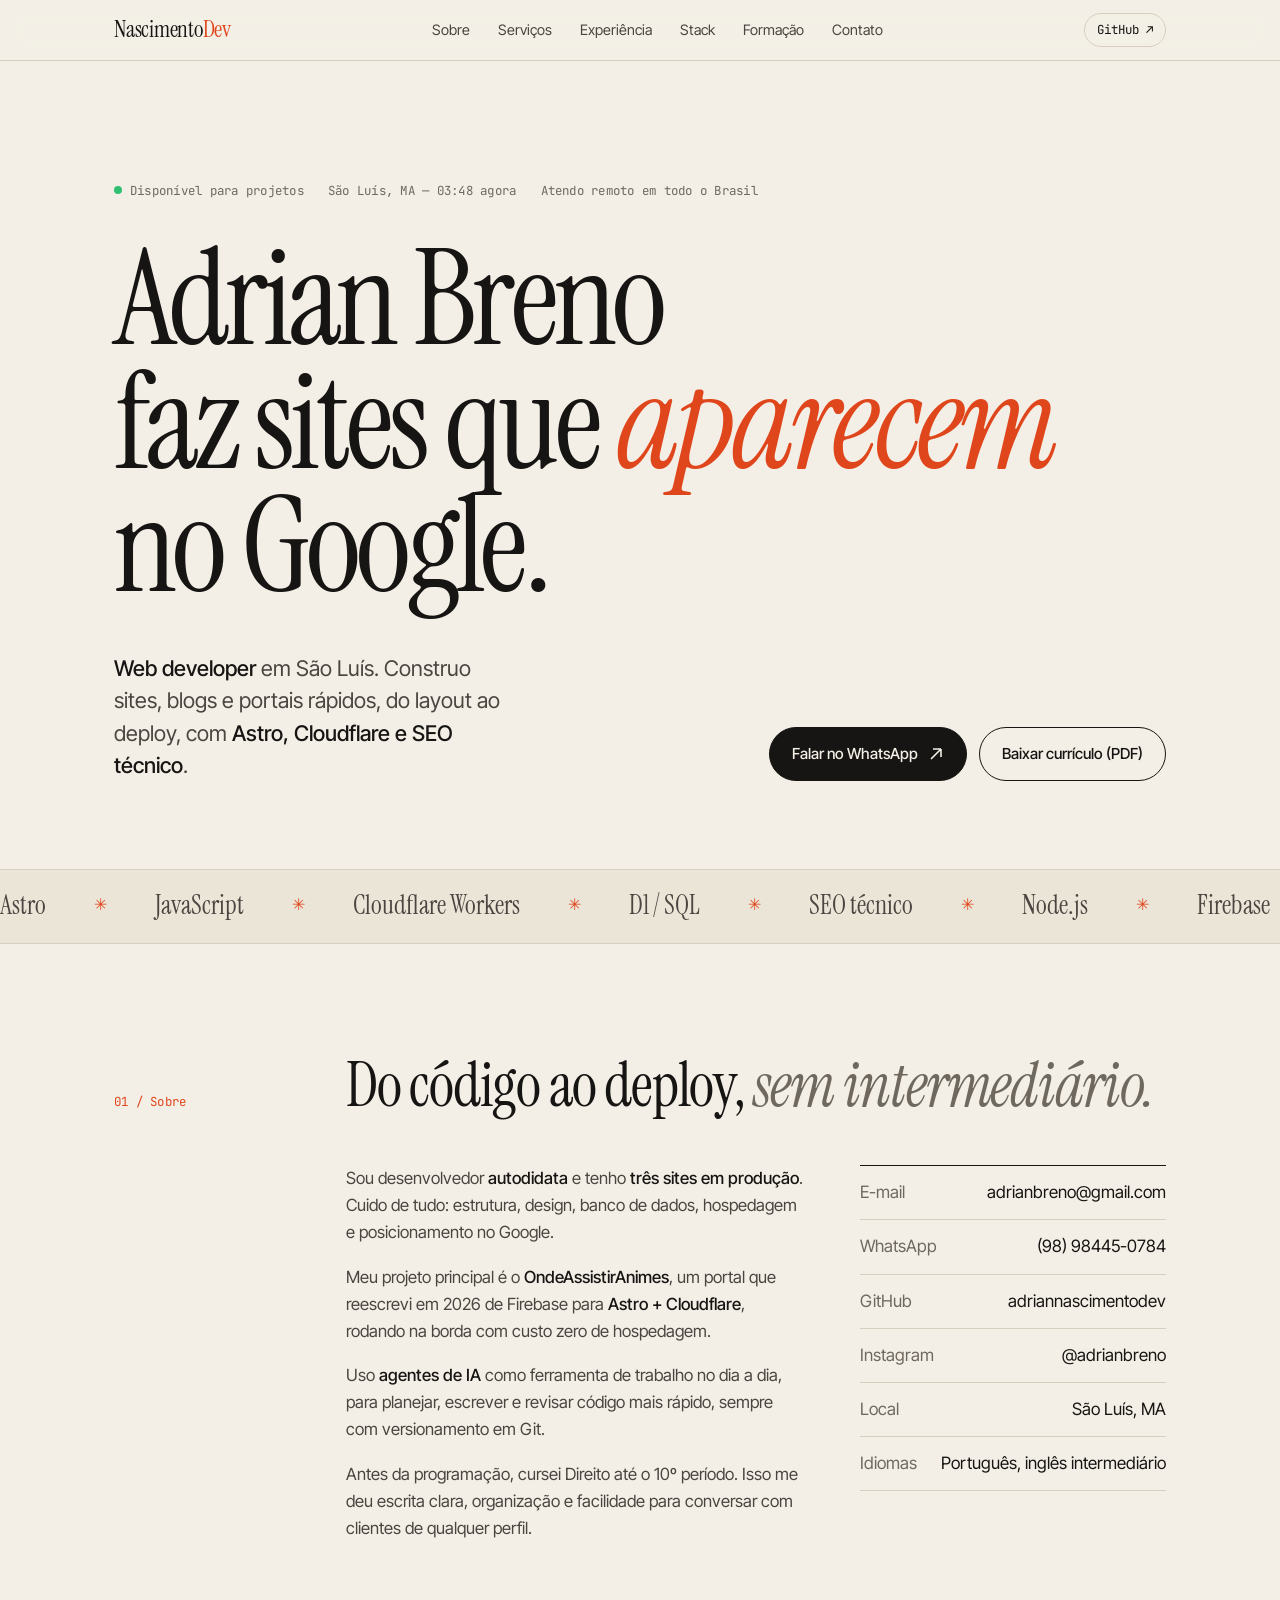
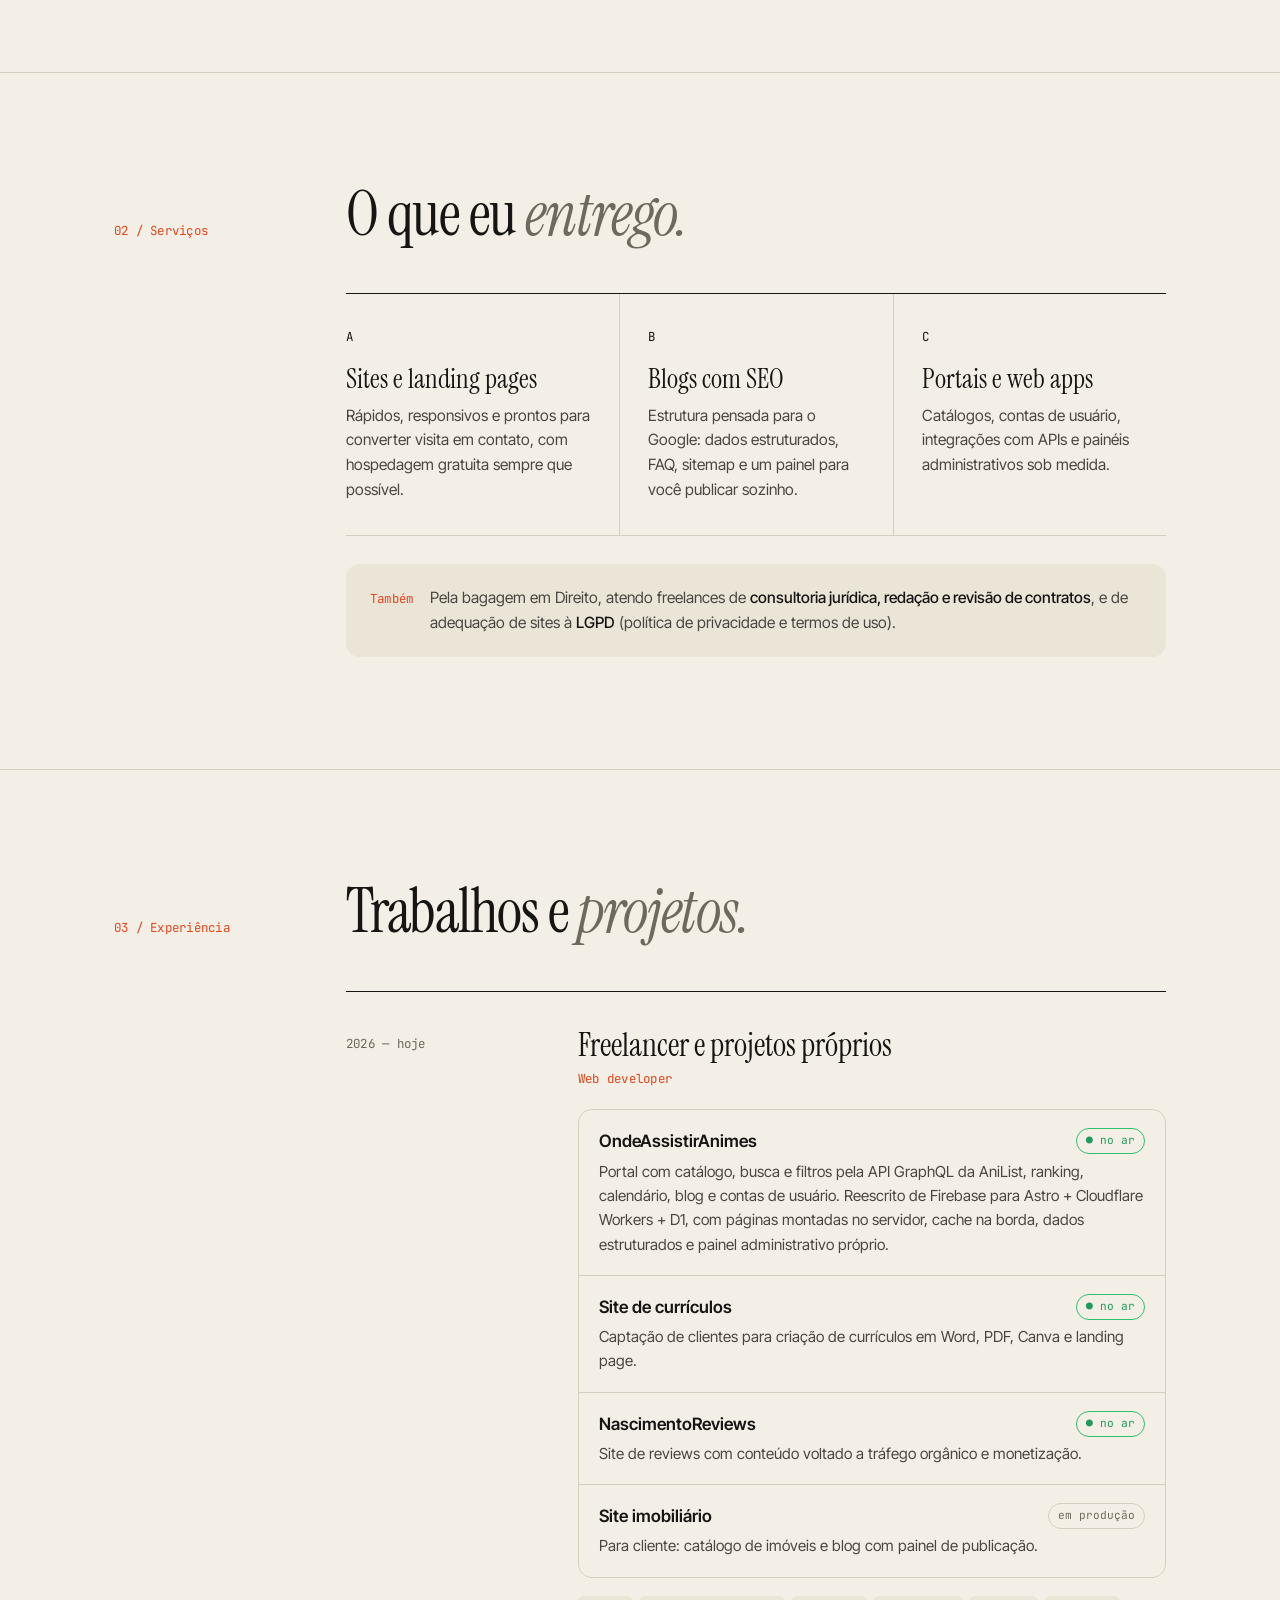
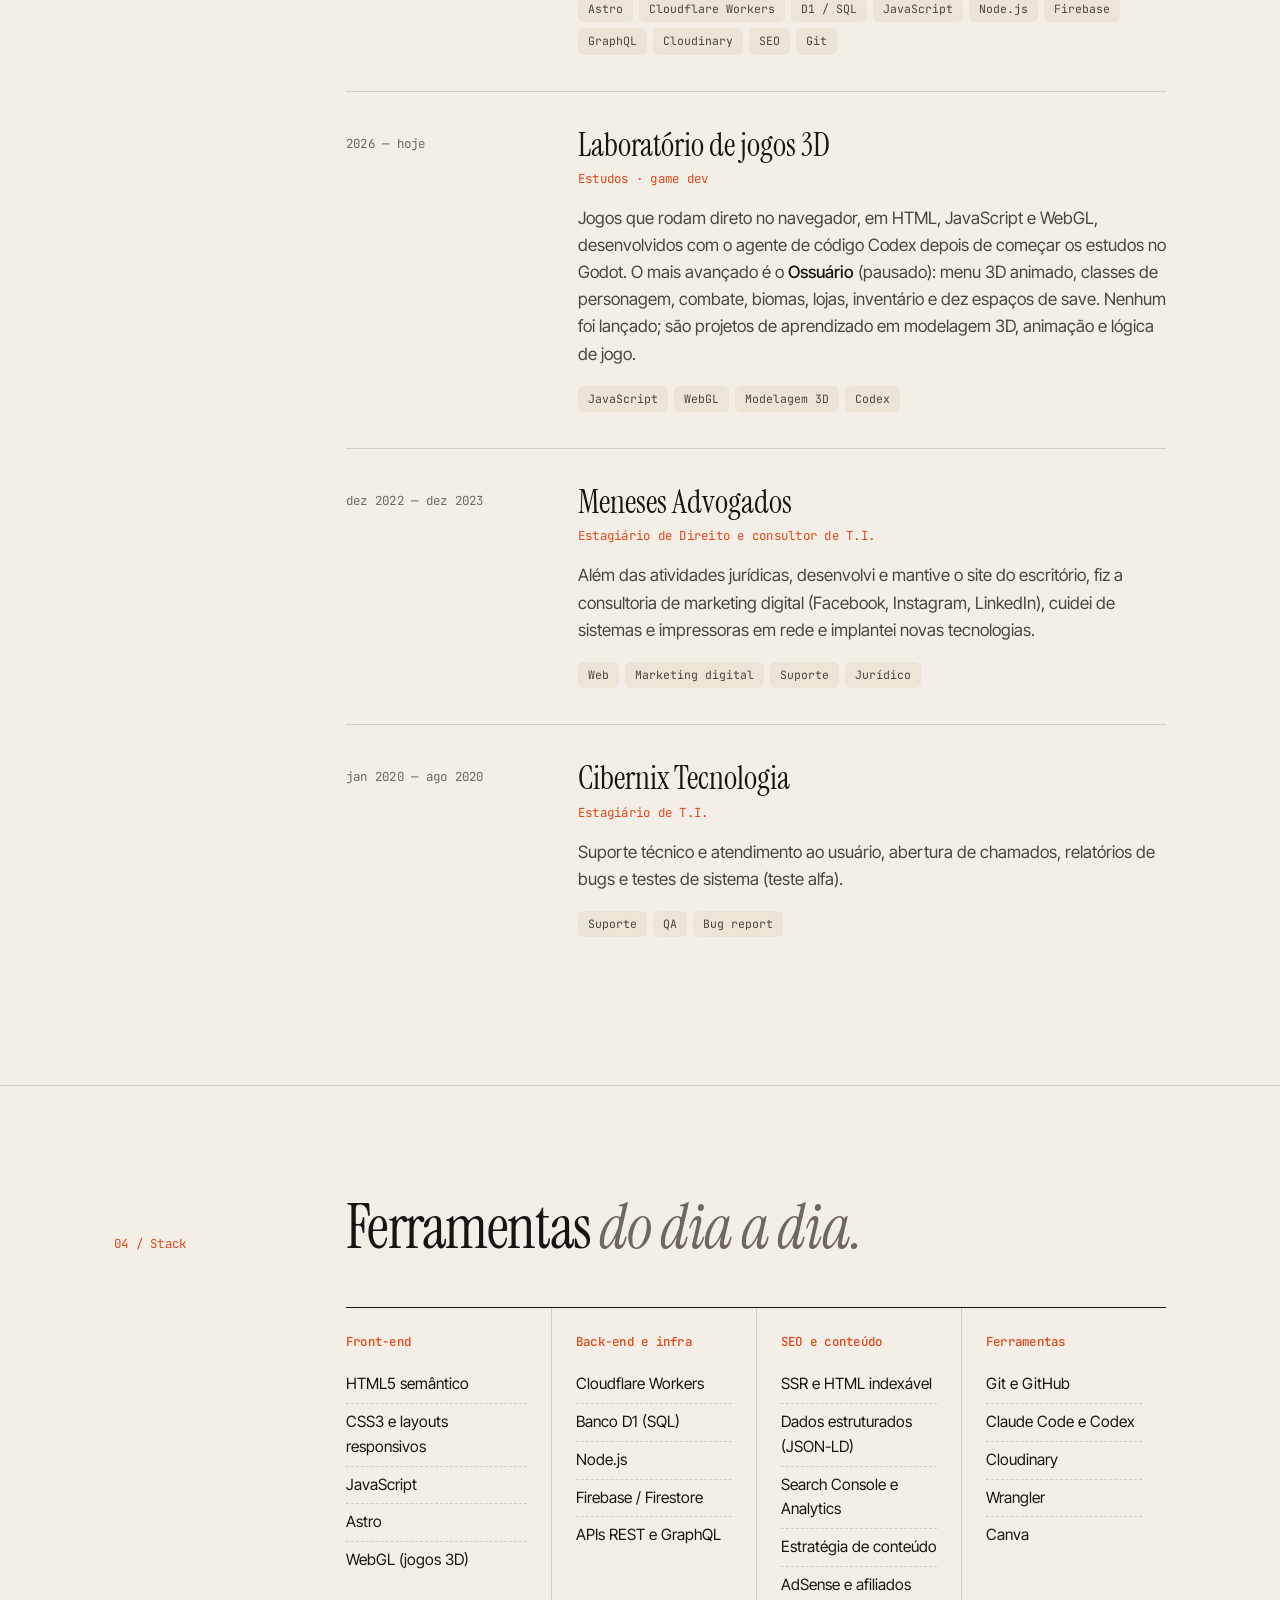
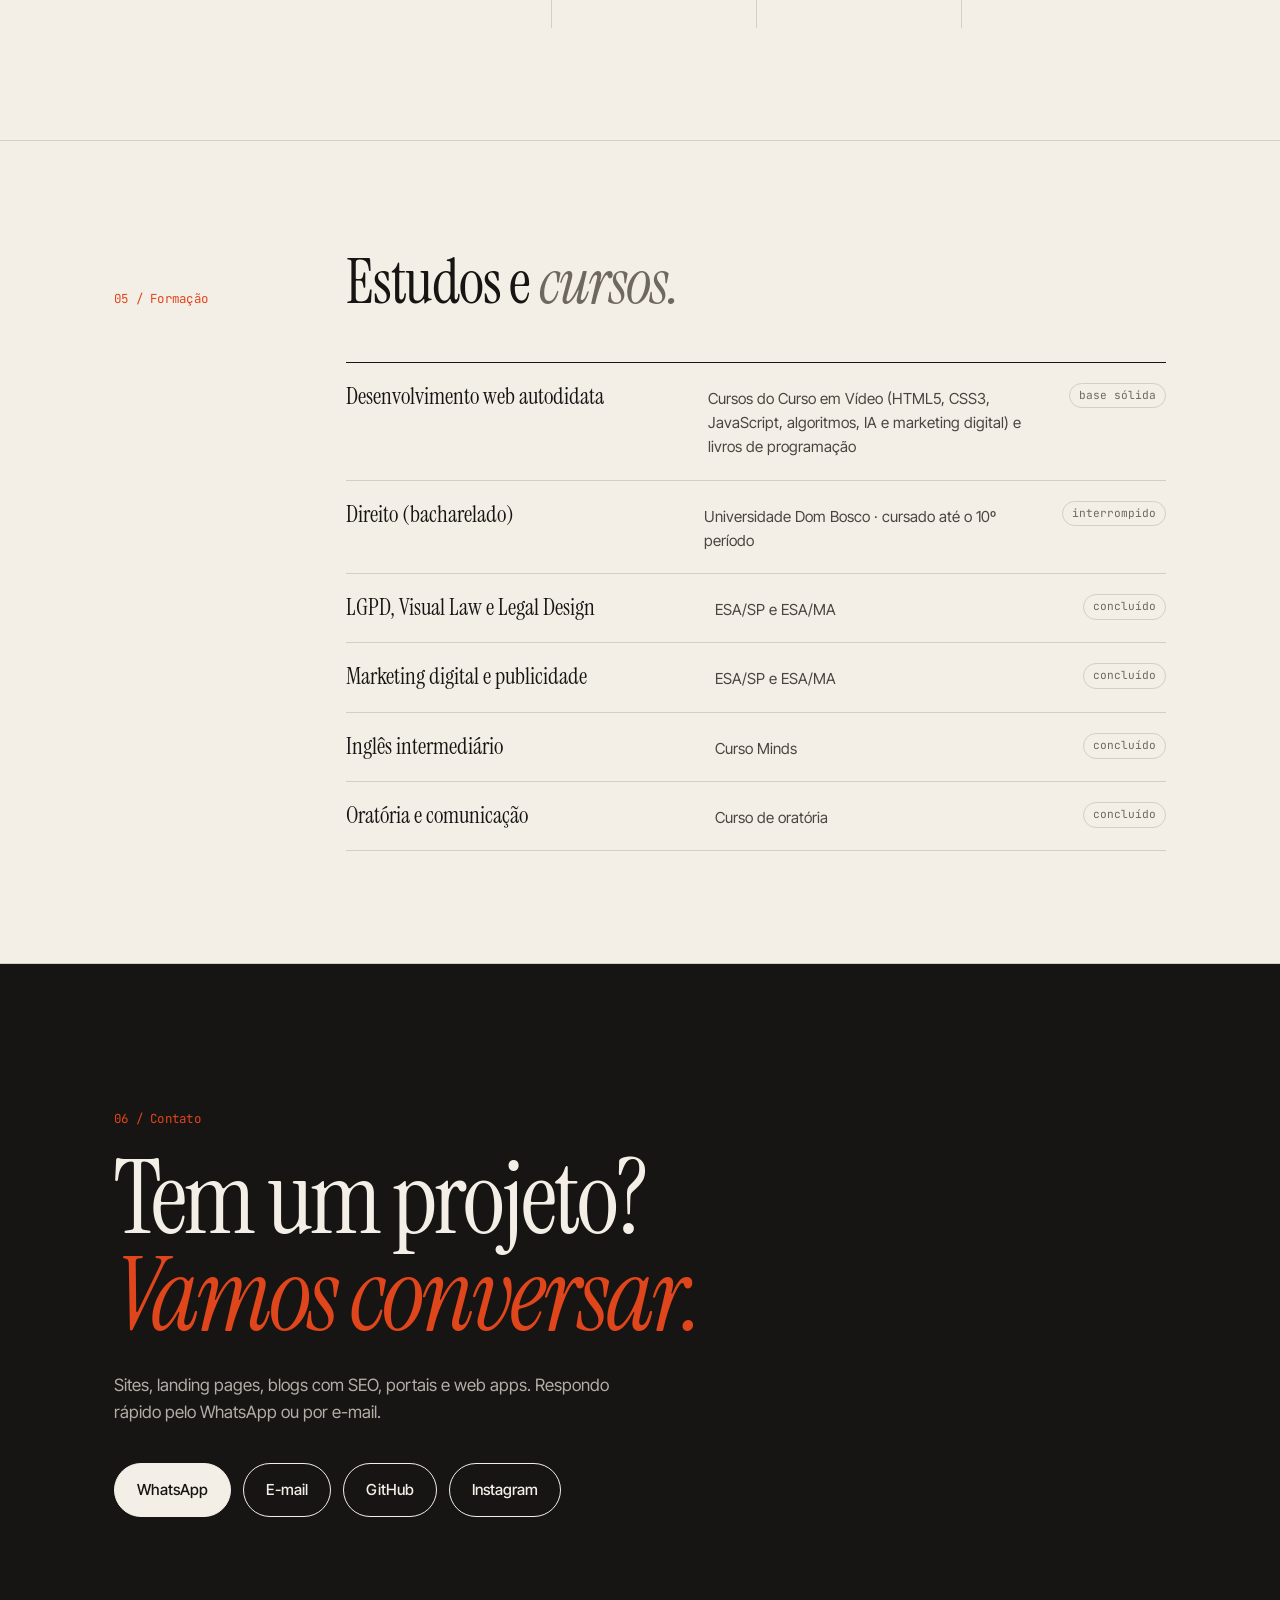
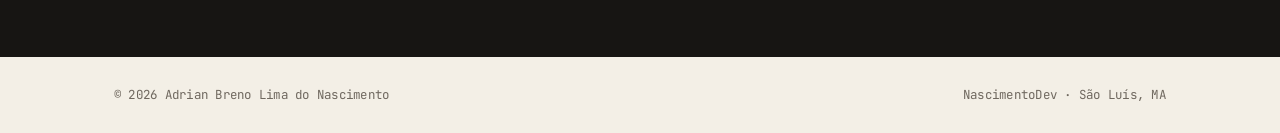
==== index.html @ 2efec7ae "Novo visual, prévia de compartilhamento, SEO e correção das seções invisíveis" ====
<!DOCTYPE html>
<html lang="pt-BR">
<head>
<meta charset="UTF-8">
<meta name="viewport" content="width=device-width, initial-scale=1.0">
<title>NascimentoDev — Adrian Breno, Web Developer em São Luís</title>
<meta name="description" content="Adrian Breno Lima do Nascimento, web developer em São Luís (MA). Sites, blogs e portais rápidos com Astro, Cloudflare, JavaScript e SEO técnico.">
<link rel="canonical" href="https://adriannascimentodev.github.io/">
<meta name="theme-color" content="#f3efe6" media="(prefers-color-scheme: light)">
<meta name="theme-color" content="#121110" media="(prefers-color-scheme: dark)">
<link rel="icon" href="favicon.svg" type="image/svg+xml">
<link rel="apple-touch-icon" href="apple-touch-icon.png">

<meta property="og:type" content="profile">
<meta property="og:locale" content="pt_BR">
<meta property="og:site_name" content="NascimentoDev">
<meta property="og:title" content="Adrian Breno — Web Developer em São Luís">
<meta property="og:description" content="Sites, blogs e portais rápidos e prontos para o Google. Astro, Cloudflare, JavaScript e SEO técnico.">
<meta property="og:url" content="https://adriannascimentodev.github.io/">
<meta property="og:image" content="https://adriannascimentodev.github.io/og.png">
<meta property="og:image:width" content="1200">
<meta property="og:image:height" content="630">
<meta property="og:image:alt" content="NascimentoDev — Adrian Breno, Web Developer">
<meta name="twitter:card" content="summary_large_image">
<meta name="twitter:image" content="https://adriannascimentodev.github.io/og.png">

<script type="application/ld+json">
{
  "@context": "https://schema.org",
  "@type": "Person",
  "name": "Adrian Breno Lima do Nascimento",
  "alternateName": "NascimentoDev",
  "jobTitle": "Web Developer",
  "url": "https://adriannascimentodev.github.io/",
  "email": "mailto:adrianbreno@gmail.com",
  "address": { "@type": "PostalAddress", "addressLocality": "São Luís", "addressRegion": "MA", "addressCountry": "BR" },
  "sameAs": ["https://github.com/adriannascimentodev", "https://instagram.com/adrianbreno"],
  "knowsAbout": ["Astro", "JavaScript", "Cloudflare Workers", "SEO técnico", "Node.js", "Firebase", "WebGL"]
}
</script>

<script>document.documentElement.classList.add('js');</script>

<link rel="preconnect" href="https://fonts.googleapis.com">
<link rel="preconnect" href="https://fonts.gstatic.com" crossorigin>
<link href="https://fonts.googleapis.com/css2?family=Instrument+Serif:ital@0;1&family=Inter+Tight:wght@400;500;600&family=JetBrains+Mono:wght@400;500&display=swap" rel="stylesheet">
<style>
  :root {
    --paper: #f3efe6;
    --paper-2: #ebe5d8;
    --ink: #171513;
    --ink-2: #4a4540;
    --muted: #6f685f;
    --line: #d6cebf;
    --accent: #e0461b;
    --accent-ink: #fff;
    --serif: 'Instrument Serif', Georgia, serif;
    --sans: 'Inter Tight', system-ui, sans-serif;
    --mono: 'JetBrains Mono', ui-monospace, monospace;
    --gutter: clamp(16px, 5vw, 64px);
    --max: 1180px;
  }
  @media (prefers-color-scheme: dark) {
    :root {
      --paper: #121110;
      --paper-2: #1b1a18;
      --ink: #efe9dd;
      --ink-2: #c9c1b3;
      --muted: #9a9286;
      --line: #2e2b27;
      --accent: #ff6a3d;
      --accent-ink: #121110;
    }
  }

  * { margin: 0; padding: 0; box-sizing: border-box; }
  html { scroll-behavior: smooth; }
  body {
    background: var(--paper);
    color: var(--ink);
    font-family: var(--sans);
    font-size: 17px;
    line-height: 1.6;
    -webkit-font-smoothing: antialiased;
    overflow-x: hidden;
  }
  a { color: inherit; }
  ::selection { background: var(--accent); color: var(--accent-ink); }
  :focus-visible { outline: 2px solid var(--accent); outline-offset: 3px; }

  .wrap { max-width: var(--max); margin: 0 auto; padding: 0 var(--gutter); }
  .mono { font-family: var(--mono); font-size: 0.78rem; letter-spacing: 0.02em; }

  header.top {
    position: sticky; top: 0; z-index: 50;
    background: color-mix(in srgb, var(--paper) 88%, transparent);
    backdrop-filter: blur(12px);
    border-bottom: 1px solid var(--line);
  }
  header.top .wrap { display: flex; align-items: center; justify-content: space-between; height: 60px; gap: 16px; }
  .logo { font-family: var(--serif); font-size: 1.45rem; text-decoration: none; letter-spacing: -0.01em; }
  .logo b { font-weight: 400; color: var(--accent); }
  .top nav { display: flex; gap: 28px; }
  .top nav a { text-decoration: none; color: var(--ink-2); font-size: 0.9rem; }
  .top nav a:hover { color: var(--accent); }
  .top .gh { font-family: var(--mono); font-size: 0.78rem; text-decoration: none; border: 1px solid var(--line); padding: 6px 12px; border-radius: 99px; white-space: nowrap; }
  .top .gh:hover { border-color: var(--ink); }
  @media (max-width: 820px) { .top nav { display: none; } }

  .hero { padding: clamp(56px, 10vw, 120px) 0 clamp(48px, 7vw, 88px); border-bottom: 1px solid var(--line); }
  .status { display: flex; flex-wrap: wrap; gap: 10px 24px; color: var(--muted); margin-bottom: 36px; }
  .status .dot { display: inline-block; width: 8px; height: 8px; border-radius: 50%; background: #2fbf71; margin-right: 8px; vertical-align: 1px; animation: ping 2.4s infinite; }
  @keyframes ping { 0% { box-shadow: 0 0 0 0 rgba(47,191,113,.45); } 70%,100% { box-shadow: 0 0 0 9px rgba(47,191,113,0); } }
  .hero h1 {
    font-family: var(--serif); font-weight: 400;
    font-size: clamp(3.2rem, 10.5vw, 9.2rem);
    line-height: 0.92; letter-spacing: -0.035em;
  }
  .hero h1 em { font-style: italic; color: var(--accent); }
  .hero-grid { display: grid; grid-template-columns: 1.3fr 1fr; gap: 48px; margin-top: 44px; align-items: end; }
  .lede { font-size: clamp(1.1rem, 1.9vw, 1.35rem); line-height: 1.5; color: var(--ink-2); max-width: 34ch; }
  .lede strong { color: var(--ink); font-weight: 500; }
  .cta { display: flex; flex-wrap: wrap; gap: 12px; justify-content: flex-end; }
  .btn {
    display: inline-flex; align-items: center; gap: 10px;
    padding: 14px 22px; border-radius: 99px; text-decoration: none;
    font-weight: 500; font-size: 0.95rem; border: 1px solid var(--ink);
    transition: transform .2s, background .2s, color .2s;
  }
  .btn:hover { transform: translateY(-2px); }
  .btn.solid { background: var(--ink); color: var(--paper); }
  .btn.solid:hover { background: var(--accent); border-color: var(--accent); color: var(--accent-ink); }
  .btn.line:hover { background: var(--ink); color: var(--paper); }
  .btn svg { width: 16px; height: 16px; }
  @media (max-width: 820px) { .hero-grid { grid-template-columns: 1fr; gap: 28px; } .cta { justify-content: flex-start; } }

  .ticker { border-bottom: 1px solid var(--line); overflow: hidden; padding: 16px 0; background: var(--paper-2); }
  .ticker-track { display: flex; gap: 48px; width: max-content; animation: slide 38s linear infinite; }
  .ticker span { font-family: var(--serif); font-size: 1.6rem; white-space: nowrap; color: var(--ink-2); }
  .ticker span::after { content: '✳'; color: var(--accent); margin-left: 48px; font-size: 1rem; vertical-align: 4px; }
  @keyframes slide { to { transform: translateX(-50%); } }

  section.block { padding: clamp(64px, 9vw, 112px) 0; border-bottom: 1px solid var(--line); }
  .head { display: grid; grid-template-columns: 200px 1fr; gap: 32px; margin-bottom: 48px; align-items: baseline; }
  .head .num { color: var(--accent); }
  .head h2 { font-family: var(--serif); font-weight: 400; font-size: clamp(2.2rem, 5vw, 3.8rem); line-height: 1; letter-spacing: -0.02em; }
  .head h2 em { color: var(--muted); }
  .body { margin-left: 232px; }
  @media (max-width: 820px) { .head { grid-template-columns: 1fr; gap: 10px; } .body { margin-left: 0; } }

  .about { display: grid; grid-template-columns: 1.5fr 1fr; gap: 56px; }
  .about p { color: var(--ink-2); margin-bottom: 18px; font-size: 1.05rem; }
  .about p strong { color: var(--ink); font-weight: 500; }
  .facts { border-top: 1px solid var(--ink); }
  .facts div { display: flex; justify-content: space-between; gap: 16px; padding: 13px 0; border-bottom: 1px solid var(--line); }
  .facts dt { color: var(--muted); }
  .facts dd { text-align: right; }
  .facts a { text-decoration: none; }
  .facts a:hover { color: var(--accent); }
  @media (max-width: 820px) { .about { grid-template-columns: 1fr; gap: 32px; } }

  .services { display: grid; grid-template-columns: repeat(3, 1fr); border-top: 1px solid var(--ink); }
  .svc { padding: 28px 28px 32px 0; border-bottom: 1px solid var(--line); }
  .svc + .svc { padding-left: 28px; border-left: 1px solid var(--line); }
  .svc h3 { font-family: var(--serif); font-weight: 400; font-size: 1.7rem; line-height: 1.1; margin: 14px 0 10px; }
  .svc p { color: var(--ink-2); font-size: 0.97rem; }
  .side-note { margin-top: 28px; display: flex; gap: 16px; align-items: flex-start; padding: 22px 24px; background: var(--paper-2); border-radius: 14px; }
  .side-note .mono { color: var(--accent); white-space: nowrap; padding-top: 3px; }
  .side-note p { color: var(--ink-2); font-size: 0.97rem; }
  .side-note strong { color: var(--ink); font-weight: 500; }
  @media (max-width: 820px) {
    .services { grid-template-columns: 1fr; }
    .svc, .svc + .svc { padding: 24px 0; border-left: none; }
    .side-note { flex-direction: column; gap: 6px; }
  }

  .job { display: grid; grid-template-columns: 200px 1fr; gap: 32px; padding: 36px 0; border-top: 1px solid var(--line); }
  .job:first-child { border-top: 1px solid var(--ink); }
  .job .when { color: var(--muted); padding-top: 6px; }
  .job h3 { font-family: var(--serif); font-weight: 400; font-size: 2rem; line-height: 1.1; }
  .job .role { color: var(--accent); margin: 6px 0 16px; }
  .job p { color: var(--ink-2); max-width: 68ch; }
  .job p strong { color: var(--ink); font-weight: 500; }
  .projects { margin-top: 20px; display: grid; gap: 1px; background: var(--line); border: 1px solid var(--line); border-radius: 14px; overflow: hidden; }
  .proj { background: var(--paper); padding: 18px 20px; display: grid; grid-template-columns: 1fr auto; gap: 4px 16px; }
  .proj b { font-weight: 600; }
  .proj .tagline { grid-column: 1 / -1; color: var(--ink-2); font-size: 0.95rem; }
  .pill { font-family: var(--mono); font-size: 0.7rem; padding: 3px 9px; border-radius: 99px; border: 1px solid var(--line); color: var(--muted); align-self: start; white-space: nowrap; }
  .pill.live { border-color: #2fbf71; color: #1f9a59; }
  @media (prefers-color-scheme: dark) { .pill.live { color: #4fd88f; } }
  .tags { display: flex; flex-wrap: wrap; gap: 6px; margin-top: 18px; }
  .tags span { font-family: var(--mono); font-size: 0.72rem; padding: 4px 10px; background: var(--paper-2); border-radius: 6px; color: var(--ink-2); }
  @media (max-width: 820px) { .job { grid-template-columns: 1fr; gap: 8px; } }

  .stack { display: grid; grid-template-columns: repeat(4, 1fr); border-top: 1px solid var(--ink); }
  .stack > div { padding: 24px 24px 24px 0; }
  .stack > div + div { padding-left: 24px; border-left: 1px solid var(--line); }
  .stack h3 { margin-bottom: 14px; color: var(--accent); font-weight: 500; }
  .stack ul { list-style: none; }
  .stack li { padding: 6px 0; border-bottom: 1px dashed var(--line); font-size: 0.97rem; }
  .stack li:last-child { border-bottom: none; }
  @media (max-width: 960px) {
    .stack { grid-template-columns: 1fr 1fr; }
    .stack > div:nth-child(3) { padding-left: 0; border-left: none; }
  }
  @media (max-width: 520px) {
    .stack { grid-template-columns: 1fr; }
    .stack > div, .stack > div + div { padding: 20px 0; border-left: none; border-bottom: 1px solid var(--line); }
  }

  .edu { border-top: 1px solid var(--ink); }
  .edu-row { display: grid; grid-template-columns: 1fr 1fr auto; gap: 24px; padding: 20px 0; border-bottom: 1px solid var(--line); align-items: baseline; }
  .edu-row b { font-family: var(--serif); font-weight: 400; font-size: 1.45rem; line-height: 1.2; }
  .edu-row .where { color: var(--ink-2); font-size: 0.95rem; }
  .edu-row .pill { justify-self: end; }
  @media (max-width: 720px) { .edu-row { grid-template-columns: 1fr auto; gap: 4px 16px; } .edu-row .where { grid-column: 1; grid-row: 2; } .edu-row .pill { grid-row: 1 / 3; grid-column: 2; } }

  .contact { padding: clamp(72px, 11vw, 140px) 0; background: var(--ink); color: var(--paper); }
  .contact .mono { color: var(--accent); }
  .contact h2 { font-family: var(--serif); font-weight: 400; font-size: clamp(2.8rem, 8vw, 6.4rem); line-height: 0.95; letter-spacing: -0.03em; margin: 18px 0 28px; }
  .contact h2 em { color: var(--accent); }
  .contact p { color: color-mix(in srgb, var(--paper) 70%, transparent); max-width: 52ch; margin-bottom: 36px; }
  .contact .btn { border-color: var(--paper); }
  .contact .btn.solid { background: var(--paper); color: var(--ink); }
  .contact .btn.solid:hover { background: var(--accent); border-color: var(--accent); color: var(--accent-ink); }
  .contact .btn.line { color: var(--paper); }
  .contact .btn.line:hover { background: var(--paper); color: var(--ink); }
  .contact .cta { justify-content: flex-start; }

  footer { padding: 28px 0; }
  footer .wrap { display: flex; justify-content: space-between; flex-wrap: wrap; gap: 12px; color: var(--muted); }

  .js .reveal { opacity: 0; transform: translateY(18px); transition: opacity .7s ease, transform .7s ease; }
  .js .reveal.in { opacity: 1; transform: none; }
  @media (prefers-reduced-motion: reduce) {
    .js .reveal { opacity: 1; transform: none; transition: none; }
    .ticker-track, .status .dot { animation: none; }
    html { scroll-behavior: auto; }
  }

  .print-contacts { display: none; }
  @page { size: A4; margin: 13mm 14mm; }
  @media print {
    :root { --paper:#fff; --paper-2:#f4f1ea; --ink:#111; --ink-2:#333; --muted:#666; --line:#ddd6c8; --accent:#c23a12; }
    body { font-size: 10.5px; line-height: 1.45; }
    header.top, .ticker, .cta, .contact p:not(.print-contacts), .status .dot, footer { display: none !important; }
    .js .reveal { opacity: 1 !important; transform: none !important; }
    .wrap { padding: 0; max-width: none; }
    .hero { padding: 0 0 12px; }
    .status { margin-bottom: 10px; }
    .hero h1 { font-size: 3.4rem; }
    .hero-grid { margin-top: 10px; display: block; }
    .lede { max-width: none; font-size: 1.05rem; }
    section.block { padding: 14px 0; }
    .head { grid-template-columns: 1fr; gap: 0; margin-bottom: 10px; }
    .head h2 { font-size: 1.8rem; }
    .body { margin-left: 0; }
    .about { grid-template-columns: 1.6fr 1fr; gap: 20px; }
    .about p { font-size: 1rem; margin-bottom: 8px; }
    .facts div { padding: 4px 0; }
    .svc { padding: 10px 12px 10px 0; } .svc + .svc { padding-left: 12px; }
    .svc h3 { font-size: 1.25rem; margin: 4px 0; }
    .side-note { margin-top: 10px; padding: 10px 12px; }
    .job { grid-template-columns: 110px 1fr; gap: 14px; padding: 12px 0; }
    .job h3 { font-size: 1.4rem; }
    .job .role { margin: 2px 0 6px; }
    .proj { padding: 8px 10px; break-inside: avoid; }
    .tags { margin-top: 8px; }
    .stack > div { padding: 10px 10px 10px 0; } .stack > div + div { padding-left: 10px; }
    .stack li { padding: 2px 0; }
    .edu-row { padding: 6px 0; break-inside: avoid; }
    .edu-row b { font-size: 1.1rem; }
    .contact { background: none; color: var(--ink); padding: 12px 0 0; }
    .contact h2 { font-size: 1.8rem; margin: 4px 0 8px; }
    .contact .print-contacts { display: block; color: var(--ink-2); }
  }
</style>
</head>
<body>

<header class="top">
  <div class="wrap">
    <a class="logo" href="#">Nascimento<b>Dev</b></a>
    <nav aria-label="Seções">
      <a href="#sobre">Sobre</a>
      <a href="#servicos">Serviços</a>
      <a href="#experiencia">Experiência</a>
      <a href="#stack">Stack</a>
      <a href="#formacao">Formação</a>
      <a href="#contato">Contato</a>
    </nav>
    <a class="gh" href="https://github.com/adriannascimentodev" target="_blank" rel="noopener">GitHub ↗</a>
  </div>
</header>

<main>
<section class="hero">
  <div class="wrap">
    <div class="status mono">
      <span><span class="dot" aria-hidden="true"></span>Disponível para projetos</span>
      <span>São Luís, MA — <span id="clock">horário de Brasília</span></span>
      <span>Atendo remoto em todo o Brasil</span>
    </div>
    <h1>Adrian Breno<br>faz sites que <em>aparecem</em><br>no Google.</h1>
    <div class="hero-grid">
      <p class="lede"><strong>Web developer</strong> em São Luís. Construo sites, blogs e portais rápidos, do layout ao deploy, com <strong>Astro, Cloudflare e SEO técnico</strong>.</p>
      <div class="cta">
        <a class="btn solid" href="https://wa.me/5598984450784" target="_blank" rel="noopener">Falar no WhatsApp
          <svg viewBox="0 0 16 16" fill="none" aria-hidden="true"><path d="M3 13L13 3M13 3H5M13 3v8" stroke="currentColor" stroke-width="1.6"/></svg></a>
        <a class="btn line" href="curriculo-adrian-breno.pdf" download>Baixar currículo (PDF)</a>
      </div>
    </div>
  </div>
</section>

<div class="ticker" aria-hidden="true">
  <div class="ticker-track">
    <span>Astro</span><span>JavaScript</span><span>Cloudflare Workers</span><span>D1 / SQL</span><span>SEO técnico</span><span>Node.js</span><span>Firebase</span><span>WebGL</span><span>Cloudinary</span><span>Git</span>
    <span>Astro</span><span>JavaScript</span><span>Cloudflare Workers</span><span>D1 / SQL</span><span>SEO técnico</span><span>Node.js</span><span>Firebase</span><span>WebGL</span><span>Cloudinary</span><span>Git</span>
  </div>
</div>

<section class="block" id="sobre">
  <div class="wrap">
    <div class="head reveal"><span class="num mono">01 / Sobre</span><h2>Do código ao deploy, <em>sem intermediário.</em></h2></div>
    <div class="body about">
      <div class="reveal">
        <p>Sou desenvolvedor <strong>autodidata</strong> e tenho <strong>três sites em produção</strong>. Cuido de tudo: estrutura, design, banco de dados, hospedagem e posicionamento no Google.</p>
        <p>Meu projeto principal é o <strong>OndeAssistirAnimes</strong>, um portal que reescrevi em 2026 de Firebase para <strong>Astro + Cloudflare</strong>, rodando na borda com custo zero de hospedagem.</p>
        <p>Uso <strong>agentes de IA</strong> como ferramenta de trabalho no dia a dia, para planejar, escrever e revisar código mais rápido, sempre com versionamento em Git.</p>
        <p>Antes da programação, cursei Direito até o 10º período. Isso me deu escrita clara, organização e facilidade para conversar com clientes de qualquer perfil.</p>
      </div>
      <dl class="facts reveal">
        <div><dt>E-mail</dt><dd><a href="mailto:adrianbreno@gmail.com">adrianbreno@gmail.com</a></dd></div>
        <div><dt>WhatsApp</dt><dd><a href="https://wa.me/5598984450784" target="_blank" rel="noopener">(98) 98445-0784</a></dd></div>
        <div><dt>GitHub</dt><dd><a href="https://github.com/adriannascimentodev" target="_blank" rel="noopener">adriannascimentodev</a></dd></div>
        <div><dt>Instagram</dt><dd><a href="https://instagram.com/adrianbreno" target="_blank" rel="noopener">@adrianbreno</a></dd></div>
        <div><dt>Local</dt><dd>São Luís, MA</dd></div>
        <div><dt>Idiomas</dt><dd>Português, inglês intermediário</dd></div>
      </dl>
    </div>
  </div>
</section>

<section class="block" id="servicos">
  <div class="wrap">
    <div class="head reveal"><span class="num mono">02 / Serviços</span><h2>O que eu <em>entrego.</em></h2></div>
    <div class="body">
      <div class="services reveal">
        <div class="svc"><span class="mono">A</span><h3>Sites e landing pages</h3><p>Rápidos, responsivos e prontos para converter visita em contato, com hospedagem gratuita sempre que possível.</p></div>
        <div class="svc"><span class="mono">B</span><h3>Blogs com SEO</h3><p>Estrutura pensada para o Google: dados estruturados, FAQ, sitemap e um painel para você publicar sozinho.</p></div>
        <div class="svc"><span class="mono">C</span><h3>Portais e web apps</h3><p>Catálogos, contas de usuário, integrações com APIs e painéis administrativos sob medida.</p></div>
      </div>
      <div class="side-note reveal">
        <span class="mono">Também</span>
        <p>Pela bagagem em Direito, atendo freelances de <strong>consultoria jurídica, redação e revisão de contratos</strong>, e de adequação de sites à <strong>LGPD</strong> (política de privacidade e termos de uso).</p>
      </div>
    </div>
  </div>
</section>

<section class="block" id="experiencia">
  <div class="wrap">
    <div class="head reveal"><span class="num mono">03 / Experiência</span><h2>Trabalhos e <em>projetos.</em></h2></div>
    <div class="body">
      <article class="job reveal">
        <div class="when mono">2026 — hoje</div>
        <div>
          <h3>Freelancer e projetos próprios</h3>
          <div class="role mono">Web developer</div>
          <div class="projects">
            <div class="proj"><b>OndeAssistirAnimes</b><span class="pill live">● no ar</span>
              <span class="tagline">Portal com catálogo, busca e filtros pela API GraphQL da AniList, ranking, calendário, blog e contas de usuário. Reescrito de Firebase para Astro + Cloudflare Workers + D1, com páginas montadas no servidor, cache na borda, dados estruturados e painel administrativo próprio.</span></div>
            <div class="proj"><b>Site de currículos</b><span class="pill live">● no ar</span>
              <span class="tagline">Captação de clientes para criação de currículos em Word, PDF, Canva e landing page.</span></div>
            <div class="proj"><b>NascimentoReviews</b><span class="pill live">● no ar</span>
              <span class="tagline">Site de reviews com conteúdo voltado a tráfego orgânico e monetização.</span></div>
            <div class="proj"><b>Site imobiliário</b><span class="pill">em produção</span>
              <span class="tagline">Para cliente: catálogo de imóveis e blog com painel de publicação.</span></div>
          </div>
          <div class="tags"><span>Astro</span><span>Cloudflare Workers</span><span>D1 / SQL</span><span>JavaScript</span><span>Node.js</span><span>Firebase</span><span>GraphQL</span><span>Cloudinary</span><span>SEO</span><span>Git</span></div>
        </div>
      </article>

      <article class="job reveal">
        <div class="when mono">2026 — hoje</div>
        <div>
          <h3>Laboratório de jogos 3D</h3>
          <div class="role mono">Estudos · game dev</div>
          <p>Jogos que rodam direto no navegador, em HTML, JavaScript e WebGL, desenvolvidos com o agente de código Codex depois de começar os estudos no Godot. O mais avançado é o <strong>Ossuário</strong> (pausado): menu 3D animado, classes de personagem, combate, biomas, lojas, inventário e dez espaços de save. Nenhum foi lançado; são projetos de aprendizado em modelagem 3D, animação e lógica de jogo.</p>
          <div class="tags"><span>JavaScript</span><span>WebGL</span><span>Modelagem 3D</span><span>Codex</span></div>
        </div>
      </article>

      <article class="job reveal">
        <div class="when mono">dez 2022 — dez 2023</div>
        <div>
          <h3>Meneses Advogados</h3>
          <div class="role mono">Estagiário de Direito e consultor de T.I.</div>
          <p>Além das atividades jurídicas, desenvolvi e mantive o site do escritório, fiz a consultoria de marketing digital (Facebook, Instagram, LinkedIn), cuidei de sistemas e impressoras em rede e implantei novas tecnologias.</p>
          <div class="tags"><span>Web</span><span>Marketing digital</span><span>Suporte</span><span>Jurídico</span></div>
        </div>
      </article>

      <article class="job reveal">
        <div class="when mono">jan 2020 — ago 2020</div>
        <div>
          <h3>Cibernix Tecnologia</h3>
          <div class="role mono">Estagiário de T.I.</div>
          <p>Suporte técnico e atendimento ao usuário, abertura de chamados, relatórios de bugs e testes de sistema (teste alfa).</p>
          <div class="tags"><span>Suporte</span><span>QA</span><span>Bug report</span></div>
        </div>
      </article>
    </div>
  </div>
</section>

<section class="block" id="stack">
  <div class="wrap">
    <div class="head reveal"><span class="num mono">04 / Stack</span><h2>Ferramentas <em>do dia a dia.</em></h2></div>
    <div class="body">
      <div class="stack reveal">
        <div><h3 class="mono">Front-end</h3><ul><li>HTML5 semântico</li><li>CSS3 e layouts responsivos</li><li>JavaScript</li><li>Astro</li><li>WebGL (jogos 3D)</li></ul></div>
        <div><h3 class="mono">Back-end e infra</h3><ul><li>Cloudflare Workers</li><li>Banco D1 (SQL)</li><li>Node.js</li><li>Firebase / Firestore</li><li>APIs REST e GraphQL</li></ul></div>
        <div><h3 class="mono">SEO e conteúdo</h3><ul><li>SSR e HTML indexável</li><li>Dados estruturados (JSON-LD)</li><li>Search Console e Analytics</li><li>Estratégia de conteúdo</li><li>AdSense e afiliados</li></ul></div>
        <div><h3 class="mono">Ferramentas</h3><ul><li>Git e GitHub</li><li>Claude Code e Codex</li><li>Cloudinary</li><li>Wrangler</li><li>Canva</li></ul></div>
      </div>
    </div>
  </div>
</section>

<section class="block" id="formacao">
  <div class="wrap">
    <div class="head reveal"><span class="num mono">05 / Formação</span><h2>Estudos e <em>cursos.</em></h2></div>
    <div class="body edu reveal">
      <div class="edu-row"><b>Desenvolvimento web autodidata</b><span class="where">Cursos do Curso em Vídeo (HTML5, CSS3, JavaScript, algoritmos, IA e marketing digital) e livros de programação</span><span class="pill">base sólida</span></div>
      <div class="edu-row"><b>Direito (bacharelado)</b><span class="where">Universidade Dom Bosco · cursado até o 10º período</span><span class="pill">interrompido</span></div>
      <div class="edu-row"><b>LGPD, Visual Law e Legal Design</b><span class="where">ESA/SP e ESA/MA</span><span class="pill">concluído</span></div>
      <div class="edu-row"><b>Marketing digital e publicidade</b><span class="where">ESA/SP e ESA/MA</span><span class="pill">concluído</span></div>
      <div class="edu-row"><b>Inglês intermediário</b><span class="where">Curso Minds</span><span class="pill">concluído</span></div>
      <div class="edu-row"><b>Oratória e comunicação</b><span class="where">Curso de oratória</span><span class="pill">concluído</span></div>
    </div>
  </div>
</section>
</main>

<section class="contact" id="contato">
  <div class="wrap">
    <span class="mono">06 / Contato</span>
    <h2>Tem um projeto?<br><em>Vamos conversar.</em></h2>
    <p>Sites, landing pages, blogs com SEO, portais e web apps. Respondo rápido pelo WhatsApp ou por e-mail.</p>
    <p class="print-contacts">adrianbreno@gmail.com · (98) 98445-0784 · github.com/adriannascimentodev · adriannascimentodev.github.io</p>
    <div class="cta">
      <a class="btn solid" href="https://wa.me/5598984450784" target="_blank" rel="noopener">WhatsApp</a>
      <a class="btn line" href="mailto:adrianbreno@gmail.com">E-mail</a>
      <a class="btn line" href="https://github.com/adriannascimentodev" target="_blank" rel="noopener">GitHub</a>
      <a class="btn line" href="https://instagram.com/adrianbreno" target="_blank" rel="noopener">Instagram</a>
    </div>
  </div>
</section>

<footer>
  <div class="wrap mono"><span>© 2026 Adrian Breno Lima do Nascimento</span><span>NascimentoDev · São Luís, MA</span></div>
</footer>

<script>
  try {
    const el = document.getElementById('clock');
    const fmt = new Intl.DateTimeFormat('pt-BR', { hour: '2-digit', minute: '2-digit', timeZone: 'America/Fortaleza' });
    const tick = () => { el.textContent = fmt.format(new Date()) + ' agora'; };
    tick(); setInterval(tick, 30000);
  } catch (e) {}

  (function () {
    const els = document.querySelectorAll('.reveal');
    const showAll = () => els.forEach(e => e.classList.add('in'));
    if (!('IntersectionObserver' in window)) { showAll(); return; }
    const io = new IntersectionObserver(entries => {
      entries.forEach(en => { if (en.isIntersecting) { en.target.classList.add('in'); io.unobserve(en.target); } });
    }, { threshold: 0.08, rootMargin: '0px 0px -40px 0px' });
    els.forEach(e => io.observe(e));
    setTimeout(showAll, 2500);
  })();
</script>
</body>
</html>
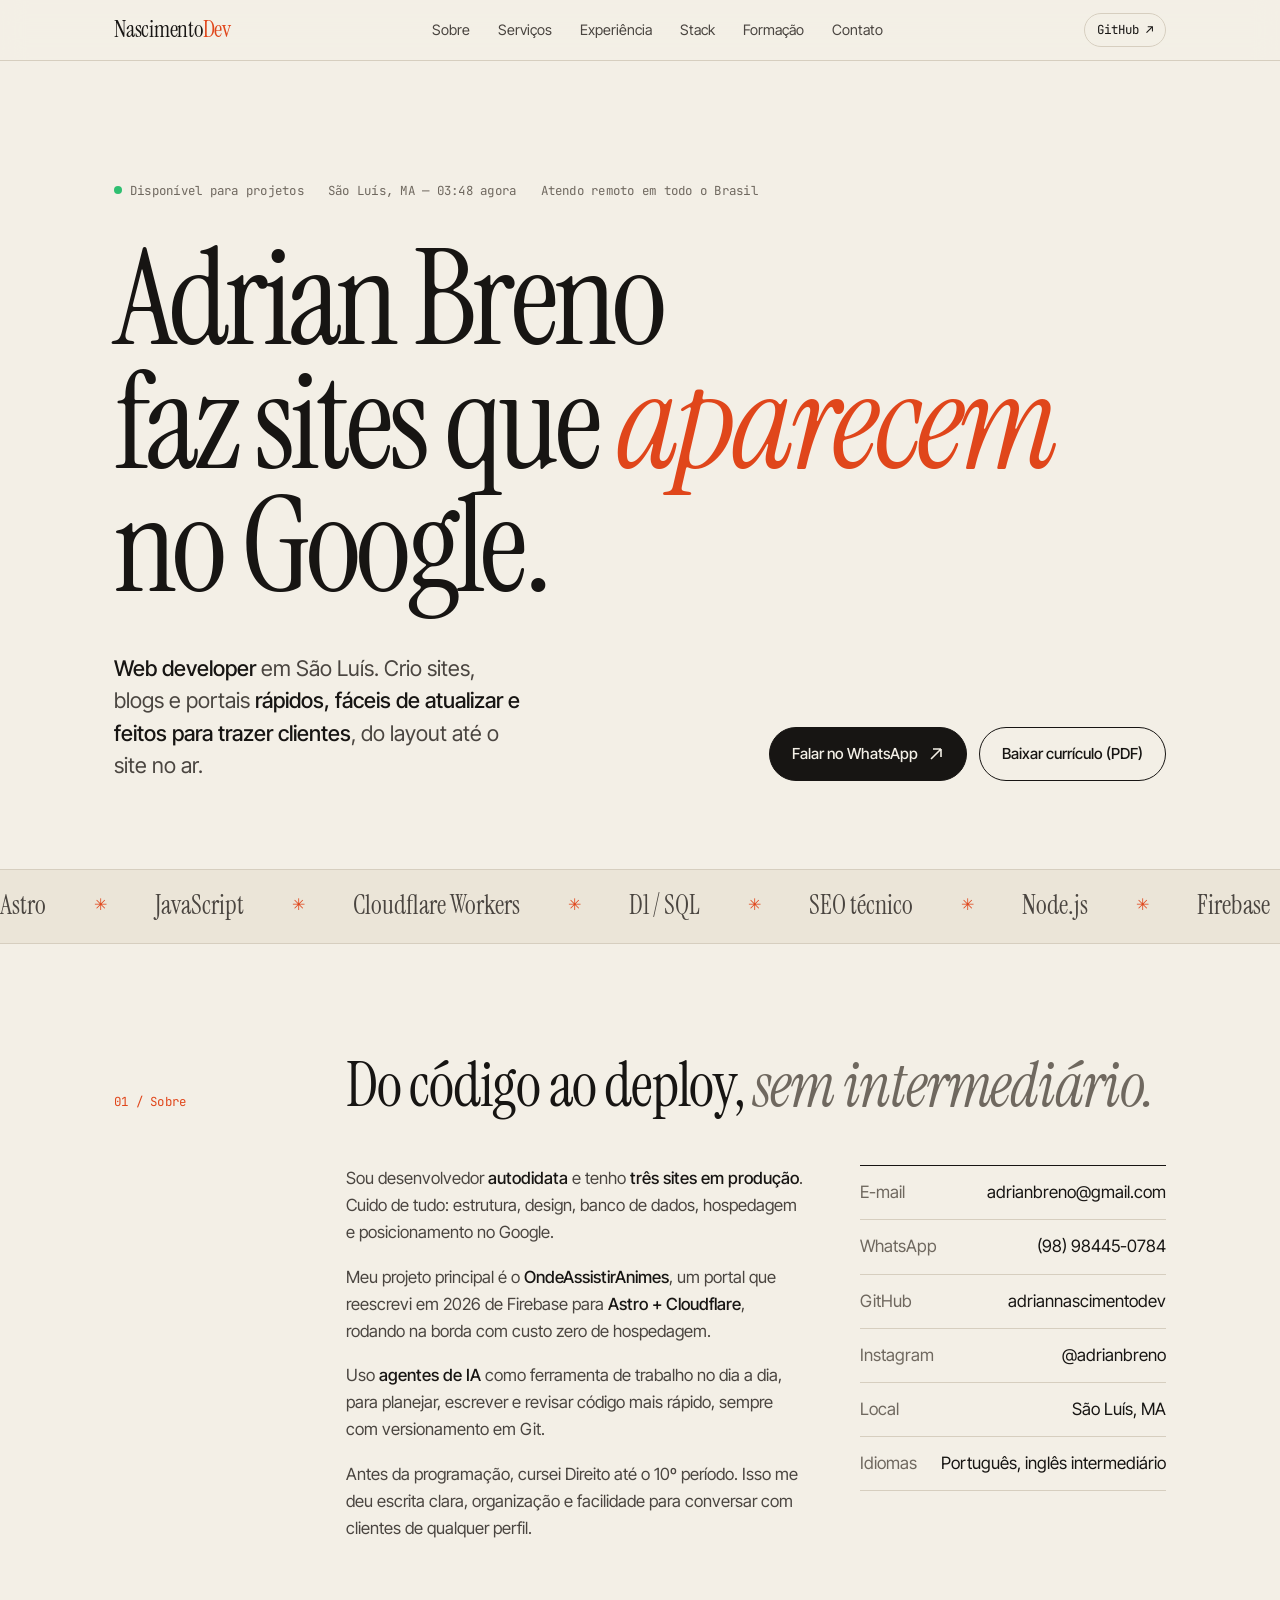
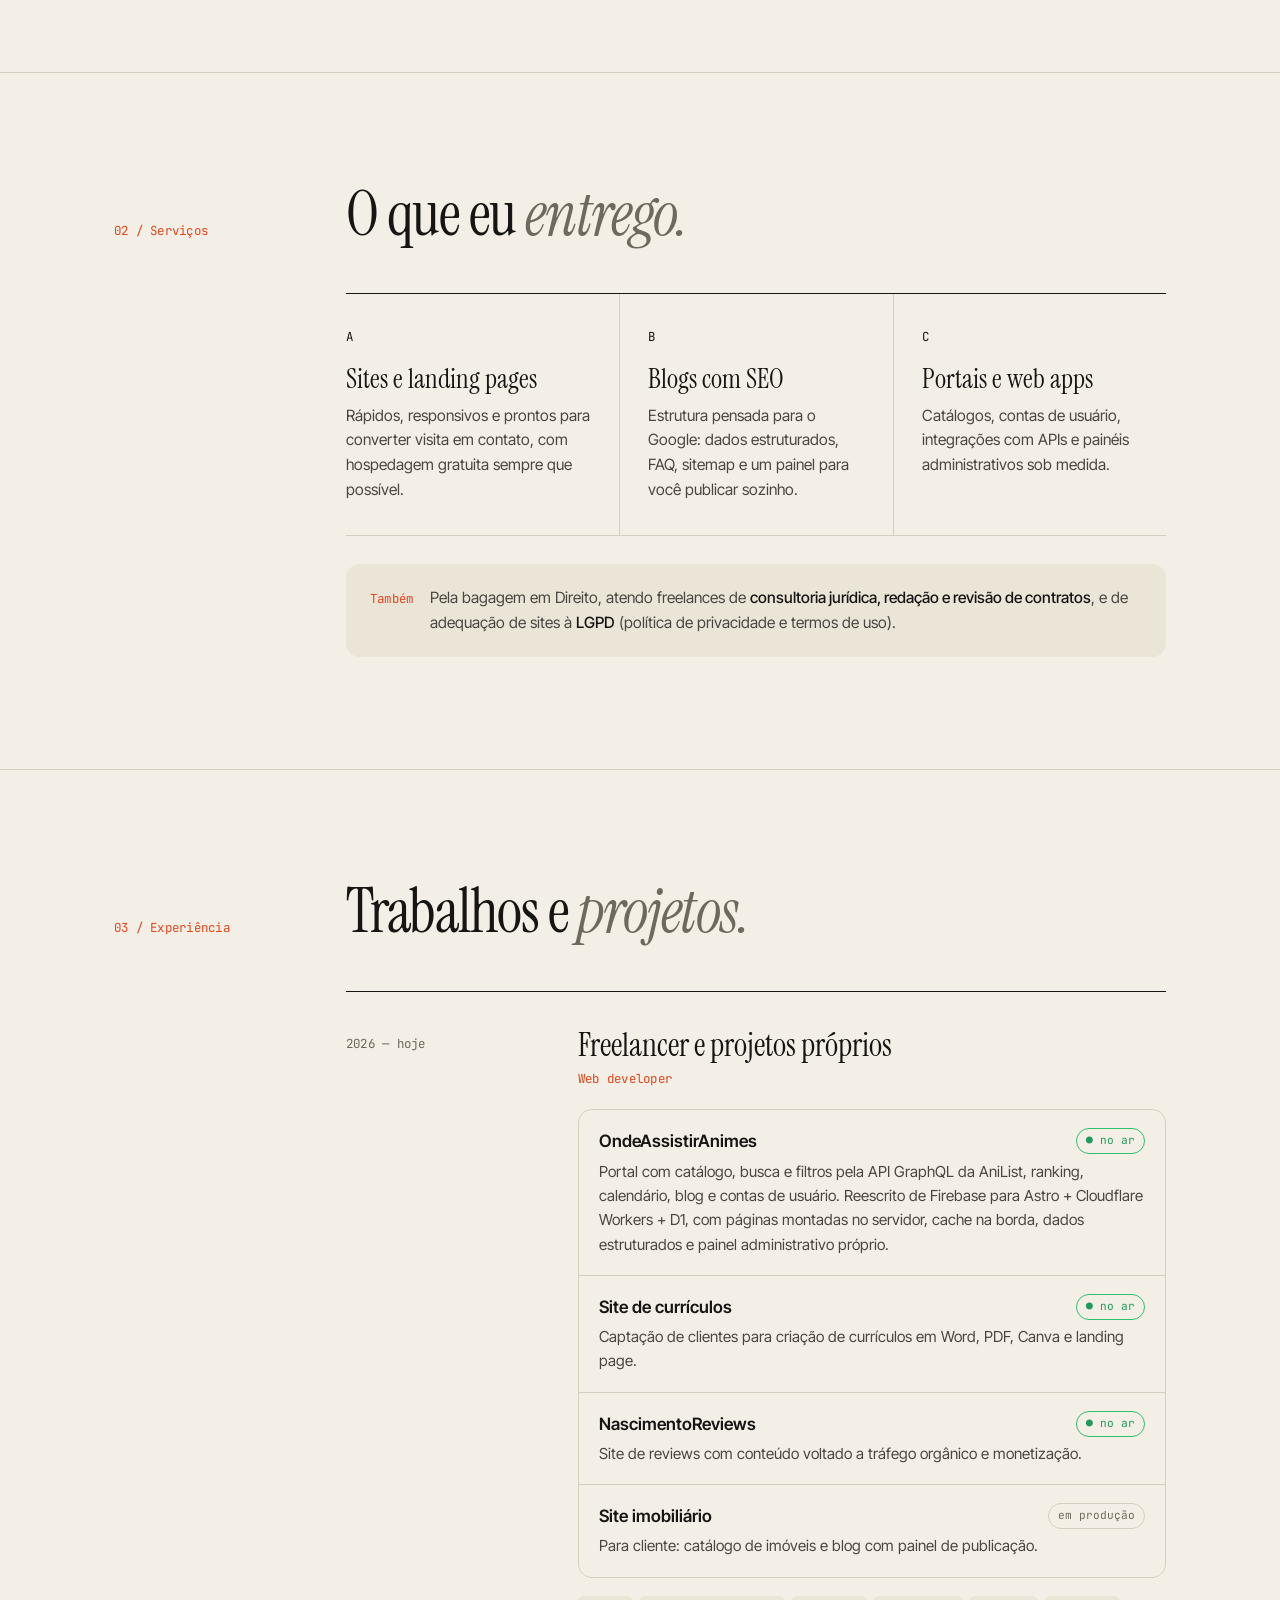
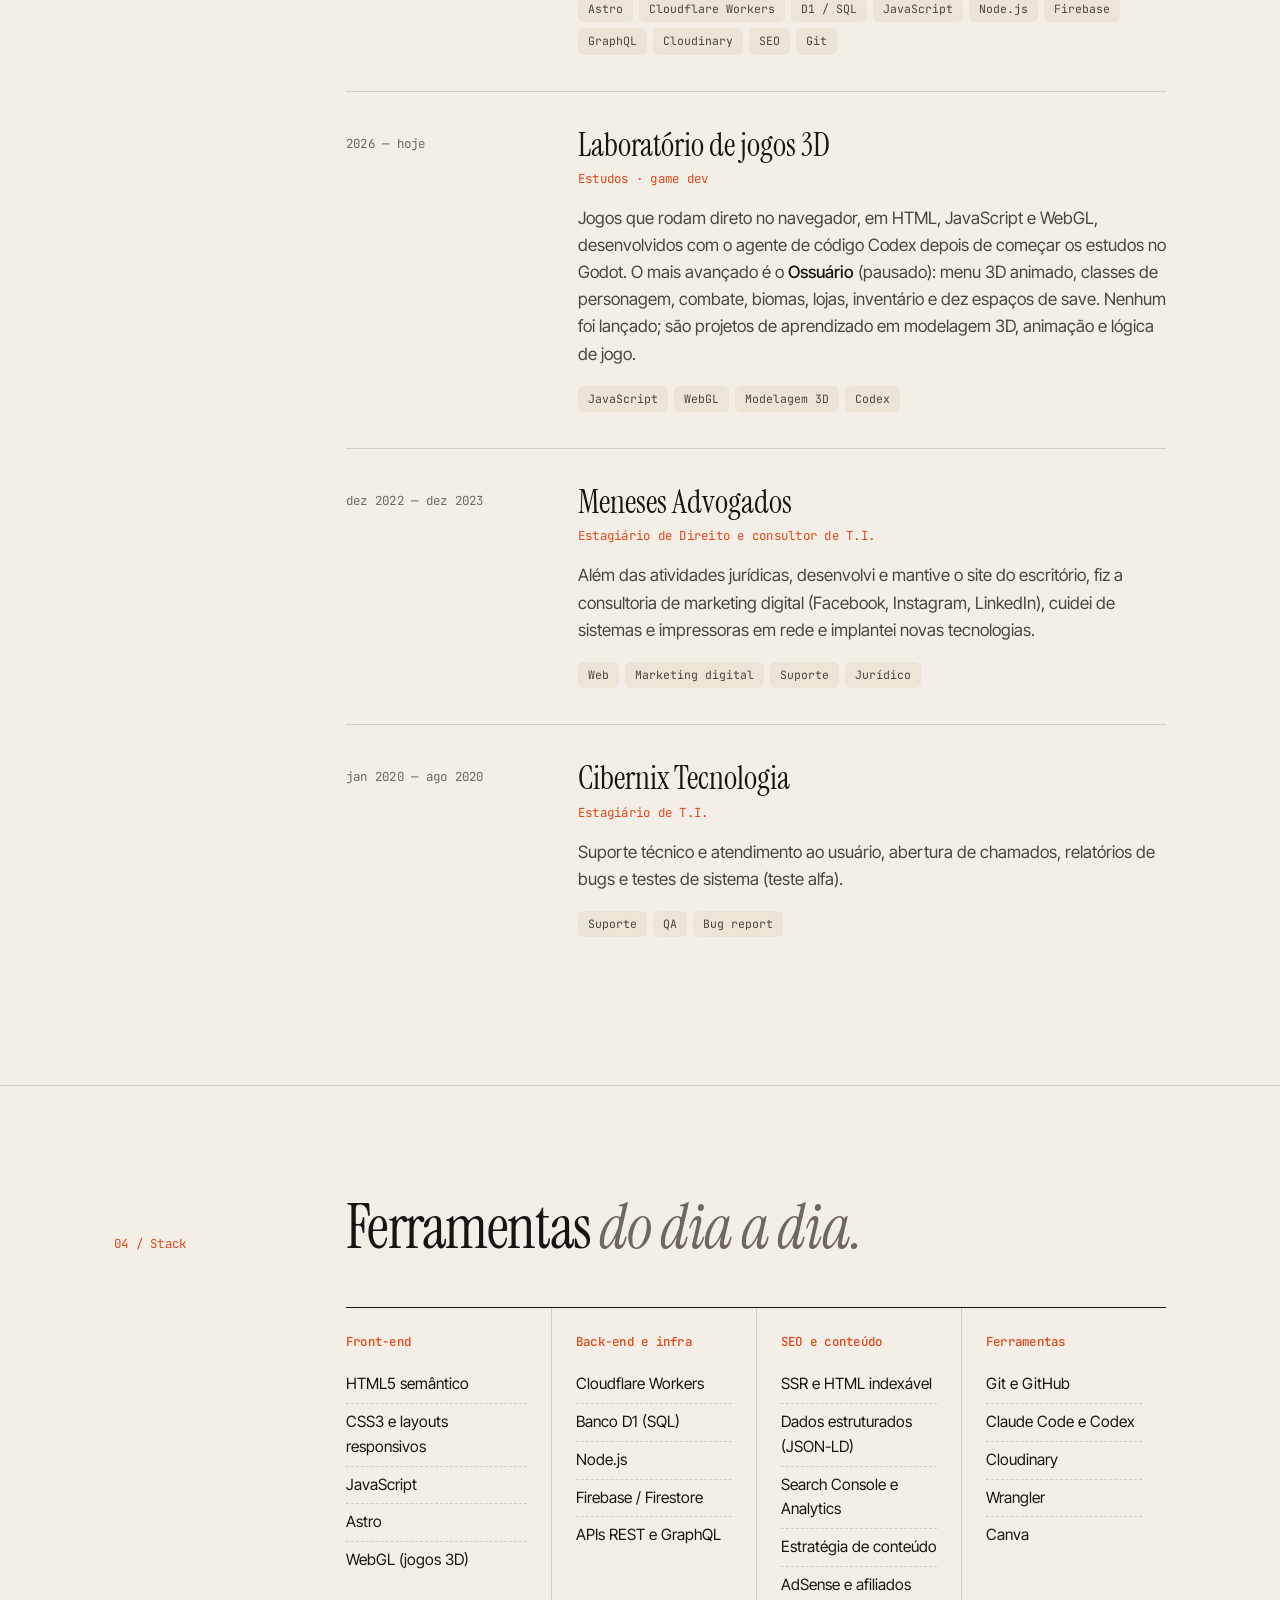
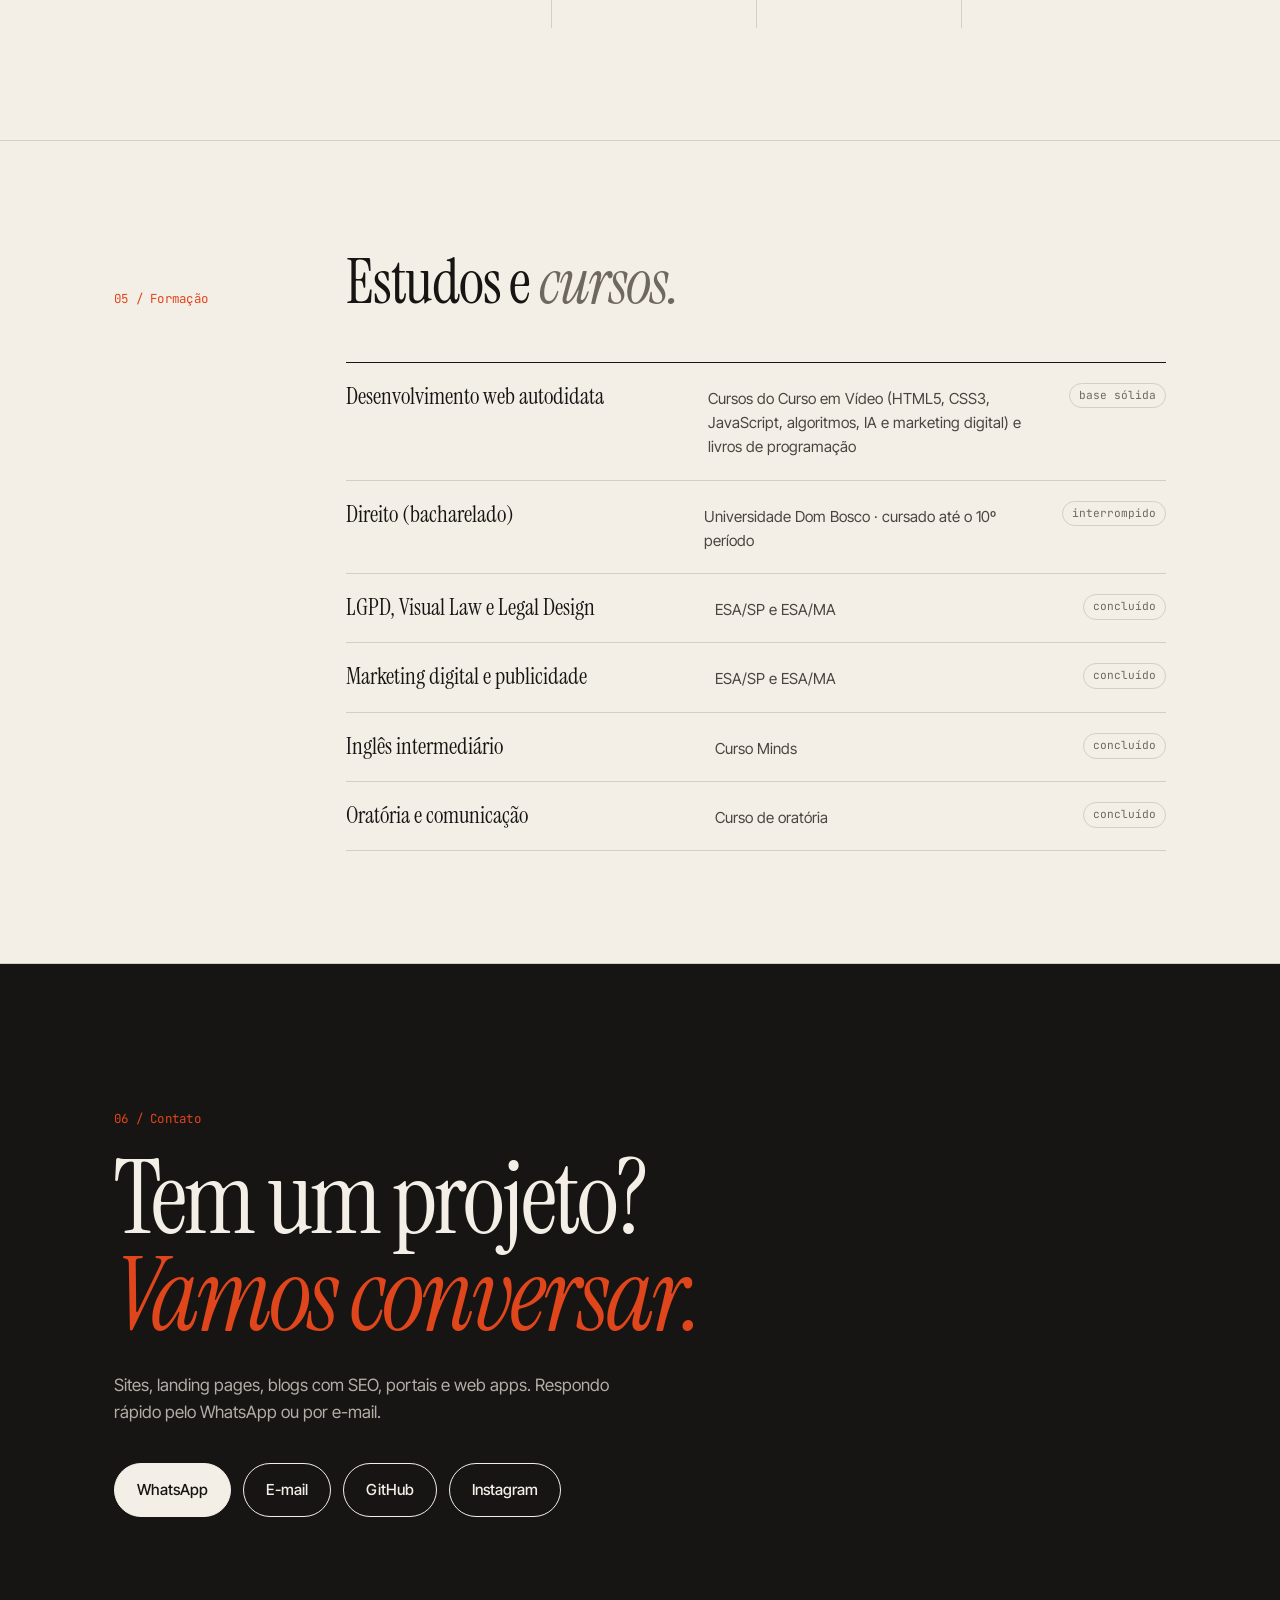
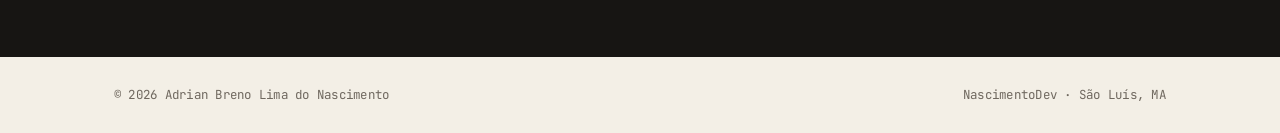
==== commit eb1b56e6: "Texto de abertura focado no cliente" ====
--- a/index.html
+++ b/index.html
@@ -303,7 +303,7 @@
     </div>
     <h1>Adrian Breno<br>faz sites que <em>aparecem</em><br>no Google.</h1>
     <div class="hero-grid">
-      <p class="lede"><strong>Web developer</strong> em São Luís. Construo sites, blogs e portais rápidos, do layout ao deploy, com <strong>Astro, Cloudflare e SEO técnico</strong>.</p>
+      <p class="lede"><strong>Web developer</strong> em São Luís. Crio sites, blogs e portais <strong>rápidos, fáceis de atualizar e feitos para trazer clientes</strong>, do layout até o site no ar.</p>
       <div class="cta">
         <a class="btn solid" href="https://wa.me/5598984450784" target="_blank" rel="noopener">Falar no WhatsApp
           <svg viewBox="0 0 16 16" fill="none" aria-hidden="true"><path d="M3 13L13 3M13 3H5M13 3v8" stroke="currentColor" stroke-width="1.6"/></svg></a>
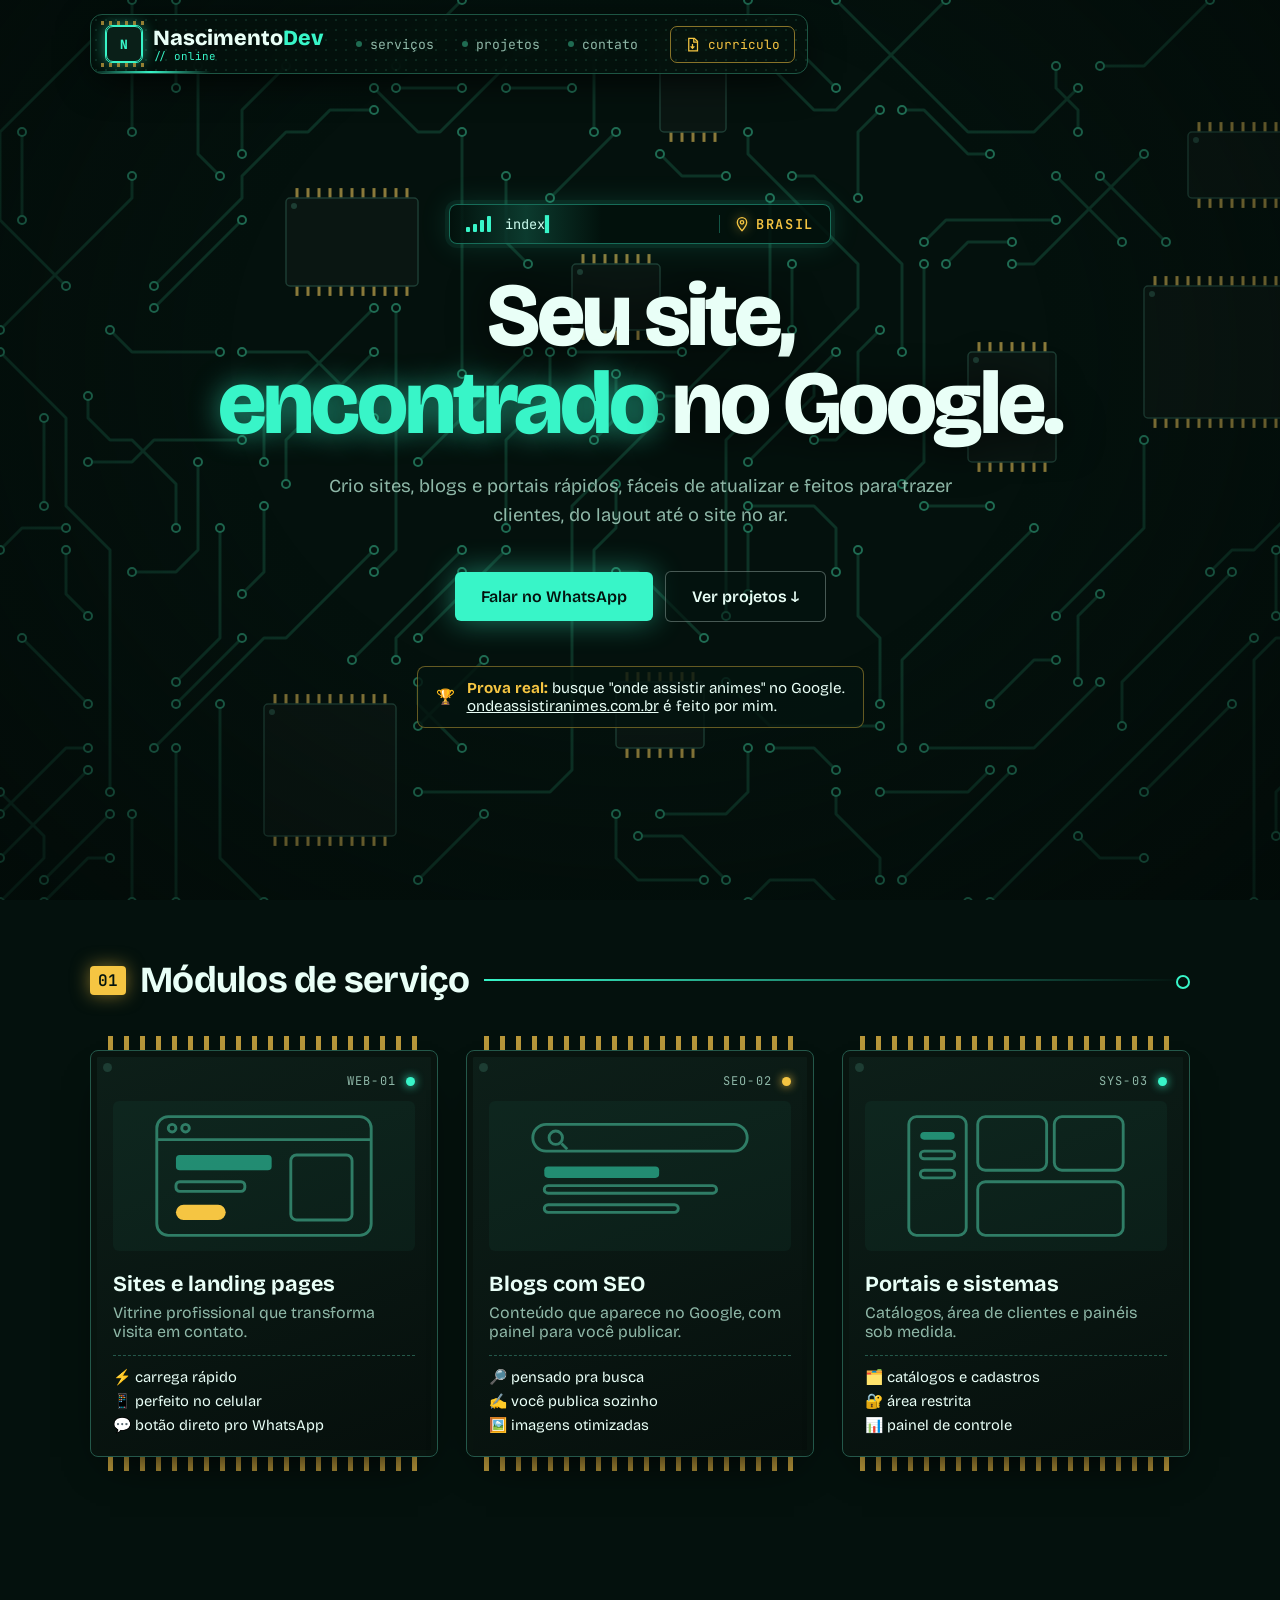
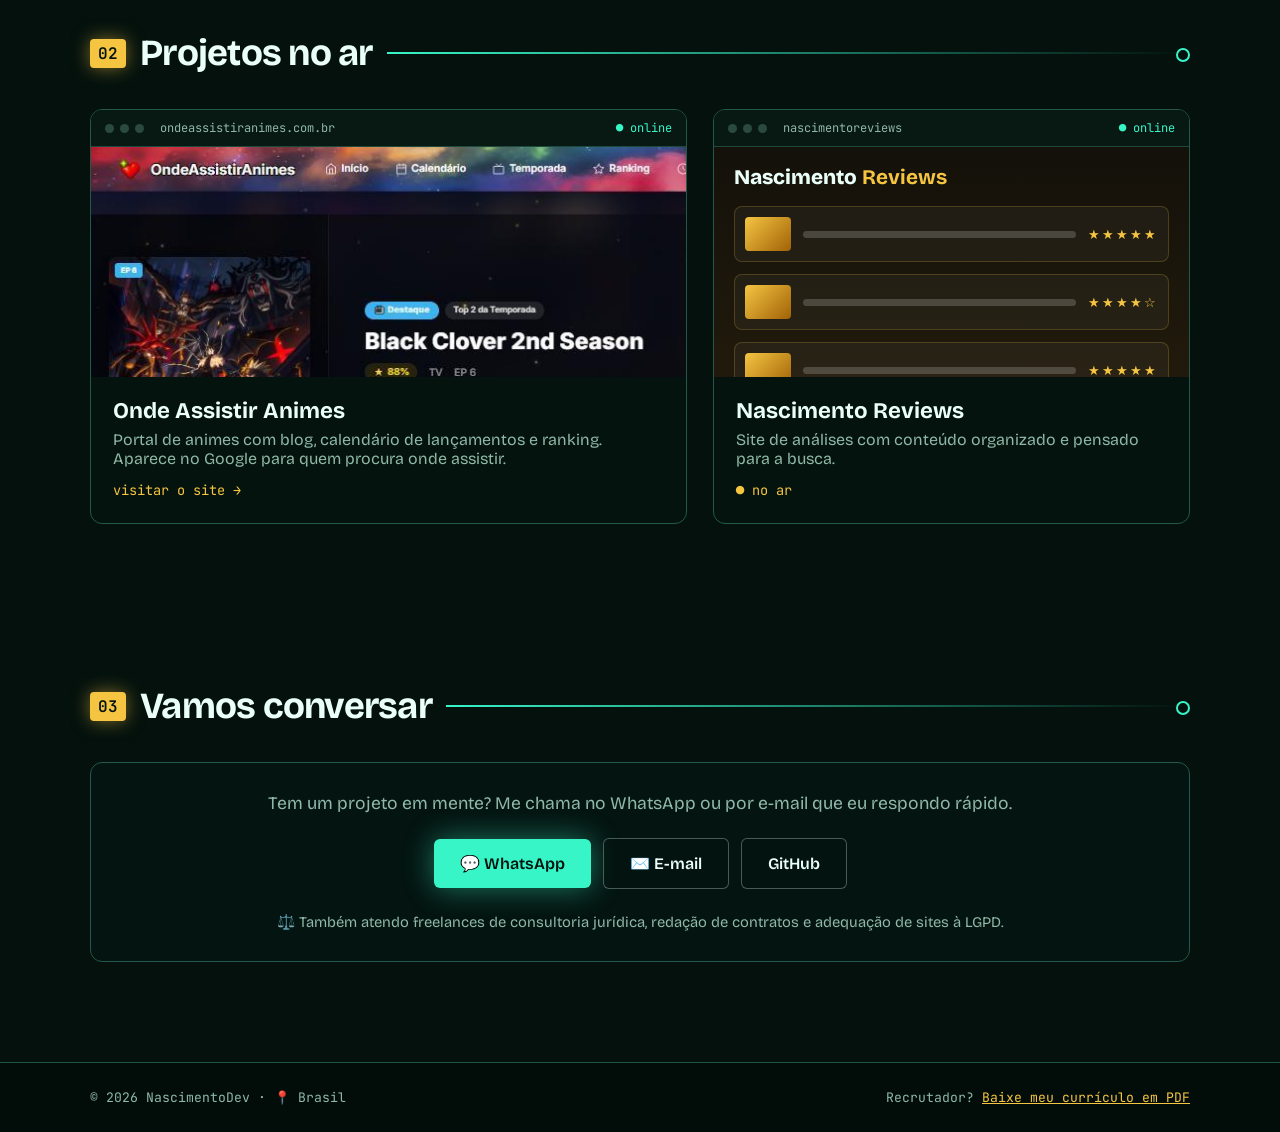
==== commit cbfbfb67: "Novo visual: fundo de placa-mãe animado, cabeçalho de chip, serviços e projetos novos Currículo anti" ====
--- a/index.html
+++ b/index.html
@@ -1,486 +1,252 @@
-<!DOCTYPE html>
-<html lang="pt-BR">
-<head>
-<meta charset="UTF-8">
-<meta name="viewport" content="width=device-width, initial-scale=1.0">
-<title>NascimentoDev — Adrian Breno, Web Developer em São Luís</title>
-<meta name="description" content="Adrian Breno Lima do Nascimento, web developer em São Luís (MA). Sites, blogs e portais rápidos com Astro, Cloudflare, JavaScript e SEO técnico.">
+<!DOCTYPE html><html lang="pt-BR"><head><meta charset="UTF-8"><meta name="viewport" content="width=device-width,initial-scale=1">
+<title>NascimentoDev — Sites que aparecem no Google</title>
+<meta name="description" content="Sites, blogs e portais rápidos, fáceis de atualizar e feitos para trazer clientes. Atendimento em todo o Brasil.">
 <link rel="canonical" href="https://adriannascimentodev.github.io/">
-<meta name="theme-color" content="#f3efe6" media="(prefers-color-scheme: light)">
-<meta name="theme-color" content="#121110" media="(prefers-color-scheme: dark)">
-<link rel="icon" href="favicon.svg" type="image/svg+xml">
-<link rel="apple-touch-icon" href="apple-touch-icon.png">
-
-<meta property="og:type" content="profile">
-<meta property="og:locale" content="pt_BR">
-<meta property="og:site_name" content="NascimentoDev">
-<meta property="og:title" content="Adrian Breno — Web Developer em São Luís">
-<meta property="og:description" content="Sites, blogs e portais rápidos e prontos para o Google. Astro, Cloudflare, JavaScript e SEO técnico.">
-<meta property="og:url" content="https://adriannascimentodev.github.io/">
-<meta property="og:image" content="https://adriannascimentodev.github.io/og.png">
-<meta property="og:image:width" content="1200">
-<meta property="og:image:height" content="630">
-<meta property="og:image:alt" content="NascimentoDev — Adrian Breno, Web Developer">
-<meta name="twitter:card" content="summary_large_image">
-<meta name="twitter:image" content="https://adriannascimentodev.github.io/og.png">
-
-<script type="application/ld+json">
-{
-  "@context": "https://schema.org",
-  "@type": "Person",
-  "name": "Adrian Breno Lima do Nascimento",
-  "alternateName": "NascimentoDev",
-  "jobTitle": "Web Developer",
-  "url": "https://adriannascimentodev.github.io/",
-  "email": "mailto:adrianbreno@gmail.com",
-  "address": { "@type": "PostalAddress", "addressLocality": "São Luís", "addressRegion": "MA", "addressCountry": "BR" },
-  "sameAs": ["https://github.com/adriannascimentodev", "https://instagram.com/adrianbreno"],
-  "knowsAbout": ["Astro", "JavaScript", "Cloudflare Workers", "SEO técnico", "Node.js", "Firebase", "WebGL"]
+<meta name="theme-color" content="#04110d">
+<link rel="icon" href="favicon.svg" type="image/svg+xml"><link rel="apple-touch-icon" href="apple-touch-icon.png">
+<meta property="og:type" content="website"><meta property="og:locale" content="pt_BR"><meta property="og:site_name" content="NascimentoDev">
+<meta property="og:title" content="NascimentoDev — Seu site, encontrado no Google">
+<meta property="og:description" content="Sites, blogs e portais rápidos, fáceis de atualizar e feitos para trazer clientes.">
+<meta property="og:url" content="https://adriannascimentodev.github.io/"><meta property="og:image" content="https://adriannascimentodev.github.io/og.png">
+<meta property="og:image:width" content="1200"><meta property="og:image:height" content="630">
+<meta name="twitter:card" content="summary_large_image"><meta name="twitter:image" content="https://adriannascimentodev.github.io/og.png">
+<script type="application/ld+json">{"@context":"https://schema.org","@type":"ProfessionalService","name":"NascimentoDev","url":"https://adriannascimentodev.github.io/","areaServed":"BR","sameAs":["https://github.com/adriannascimentodev"]}</script>
+<link href="https://fonts.googleapis.com/css2?family=Bricolage+Grotesque:opsz,wght@12..96,500;12..96,800&family=JetBrains+Mono:wght@400;600&display=swap" rel="stylesheet">
+<style>
+*{margin:0;padding:0;box-sizing:border-box}
+:root{--bg:#04110d;--trace:#0f3a2c;--cyan:#38f5c8;--gold:#f5c542;--txt:#e9fff7;--mut:#8fb8a8}
+html,body{background:var(--bg);color:var(--txt);font-family:'Bricolage Grotesque',sans-serif}
+#pcb{position:fixed;inset:0;width:100%;height:100%;z-index:0}
+.vig{position:fixed;inset:0;z-index:1;pointer-events:none;background:radial-gradient(ellipse at 50% 40%,transparent 45%,rgba(2,8,6,.6) 100%)}
+main{position:relative;z-index:2}
+.wrap{max-width:1140px;margin:0 auto;padding:0 20px}
+header .wrap{display:flex;justify-content:space-between;align-items:center;height:76px}
+.logo{font-weight:800;font-size:1.35rem;display:flex;align-items:center;gap:10px}
+.chipl{width:30px;height:30px;border-radius:6px;background:#0a1f18;border:1.5px solid var(--cyan);display:grid;place-items:center;font-family:'JetBrains Mono';font-size:.8rem;color:var(--cyan);box-shadow:0 0 14px rgba(56,245,200,.5)}
+.logo span{color:var(--cyan)}
+nav{display:flex;gap:26px;font-family:'JetBrains Mono';font-size:.82rem;color:var(--mut)}
+.hero{min-height:calc(100vh - 76px);display:grid;place-items:center;text-align:center;padding:40px 0 80px}
+.tag{display:inline-flex;gap:8px;align-items:center;font-family:'JetBrains Mono';font-size:.8rem;color:var(--cyan);border:1px solid rgba(56,245,200,.35);background:rgba(4,20,15,.7);padding:7px 14px;border-radius:4px;margin-bottom:26px}
+.tag i{width:8px;height:8px;border-radius:50%;background:var(--cyan);box-shadow:0 0 10px var(--cyan);animation:bl 1.4s infinite}
+@keyframes bl{50%{opacity:.25}}
+.hd{position:sticky;top:0;z-index:10;padding-top:14px}
+.hd .wrap{height:auto}
+.bar{position:relative;display:flex;align-items:center;gap:20px;padding:10px 12px 10px 14px;background:rgba(4,18,13,.82);backdrop-filter:blur(10px);border:1px solid #1d5543;border-radius:12px;box-shadow:0 10px 40px -10px #000;overflow:hidden}
+.bar::before{content:"";position:absolute;inset:0;background-image:radial-gradient(#1d5543 1px,transparent 1px);background-size:10px 10px;opacity:.35;pointer-events:none}
+.run{position:absolute;left:0;bottom:0;height:2px;width:120px;background:linear-gradient(90deg,transparent,var(--cyan),transparent);animation:run 6s linear infinite}
+@keyframes run{from{transform:translateX(-120px)}to{transform:translateX(1200px)}}
+.hd .logo{text-decoration:none;color:var(--txt);position:relative}
+.hd .logo small{display:block;font-family:'JetBrains Mono';font-size:.68rem;color:var(--cyan);font-weight:400;margin-top:-2px}
+.chipl{position:relative;width:38px;height:38px;border-radius:7px}
+.chipl::before{content:"";position:absolute;inset:-5px;background:repeating-linear-gradient(90deg,#b8973a 0 3px,transparent 3px 8px) top/100% 4px no-repeat,repeating-linear-gradient(90deg,#b8973a 0 3px,transparent 3px 8px) bottom/100% 4px no-repeat;opacity:.8}
+.chipl span{position:relative;z-index:1;display:grid;place-items:center;width:100%;height:100%;background:#0a1f18;border:1.5px solid var(--cyan);border-radius:7px;animation:glow 3s ease-in-out infinite}
+@keyframes glow{50%{box-shadow:0 0 22px rgba(56,245,200,.7)}}
+.nv{display:flex;gap:4px;margin-left:auto;font-family:'JetBrains Mono';font-size:.82rem;position:relative}
+.nv a{display:flex;align-items:center;gap:8px;padding:8px 12px;border-radius:6px;color:var(--mut);text-decoration:none;transition:.2s}
+.nv a i{width:6px;height:6px;border-radius:50%;background:#1f6b52;transition:.2s}
+.nv a:hover{color:var(--txt);background:rgba(56,245,200,.08)}
+.nv a:hover i{background:var(--cyan);box-shadow:0 0 8px var(--cyan)}
+.cvb{position:relative;display:flex;align-items:center;gap:8px;padding:9px 14px;border-radius:7px;border:1px solid rgba(245,197,66,.55);color:var(--gold);text-decoration:none;font-family:'JetBrains Mono';font-size:.8rem;transition:.2s}
+.cvb svg{width:15px;height:15px;fill:none;stroke:currentColor;stroke-width:2}
+.cvb:hover{background:var(--gold);color:#03130e;box-shadow:0 0 20px rgba(245,197,66,.5)}
+@media(max-width:820px){.cvb{margin-left:auto}}
+h1{font-size:clamp(2.6rem,7vw,5.6rem);line-height:.98;letter-spacing:-.035em;font-weight:800;text-shadow:0 4px 40px rgba(0,0,0,.8)}
+h1 em{font-style:normal;color:var(--cyan);text-shadow:0 0 28px rgba(56,245,200,.55)}
+.lede{max-width:52ch;margin:24px auto 34px;font-size:1.15rem;color:var(--mut);line-height:1.6}
+.btn{display:inline-block;padding:15px 26px;border-radius:6px;font-weight:600;text-decoration:none;margin:6px}
+.b1{background:var(--cyan);color:#03130e;box-shadow:0 0 30px rgba(56,245,200,.45)}
+.b2{border:1px solid rgba(233,255,247,.3);color:var(--txt);background:rgba(4,20,15,.6)}
+.proof{margin-top:38px;display:inline-flex;align-items:center;gap:12px;background:rgba(4,20,15,.82);border:1px solid rgba(245,197,66,.4);padding:12px 18px;border-radius:8px;font-size:.95rem;text-align:left}
+.proof b{color:var(--gold)}.proof a{color:var(--txt)}
+section.s{padding:60px 0 100px}
+h2{font-family:'JetBrains Mono';font-size:.85rem;color:var(--gold);letter-spacing:.15em;text-transform:uppercase;margin-bottom:22px}
+.grid{display:grid;grid-template-columns:repeat(3,1fr);gap:18px}
+.card{position:relative;background:rgba(5,22,17,.88);border:1px solid #1d5543;border-radius:10px;padding:28px;backdrop-filter:blur(3px)}
+.card::before,.card::after{content:"";position:absolute;width:14px;height:14px;border:2px solid var(--cyan)}
+.card::before{top:-2px;left:-2px;border-right:0;border-bottom:0}.card::after{bottom:-2px;right:-2px;border-left:0;border-top:0}
+.card .ic{font-size:1.8rem;margin-bottom:12px}
+.card h3{font-size:1.3rem;margin-bottom:8px}.card p{color:var(--mut)}
+.cv{color:var(--gold);text-decoration:none;border-bottom:1px dashed rgba(245,197,66,.5)}
+.proj{display:grid;grid-template-columns:repeat(3,1fr);gap:18px}
+.proj .card b{font-family:'JetBrains Mono';font-size:.72rem;color:var(--cyan);display:inline-block;margin-bottom:10px}
+.proj .card a{color:var(--gold);font-family:'JetBrains Mono';font-size:.85rem}
+footer{position:relative;z-index:2;border-top:1px solid #1d5543;background:rgba(3,14,10,.9);padding:26px 0;font-family:'JetBrains Mono';font-size:.82rem;color:var(--mut)}
+footer .wrap{display:flex;justify-content:space-between;flex-wrap:wrap;gap:10px}footer a{color:var(--gold)}
+/* boot status */
+.boot{position:relative;display:inline-flex;align-items:center;gap:14px;margin-bottom:28px;padding:10px 16px;background:rgba(3,18,13,.85);border:1px solid rgba(56,245,200,.4);border-radius:8px;font-family:'JetBrains Mono';font-size:.85rem;overflow:hidden;box-shadow:0 0 0 4px rgba(56,245,200,.06),0 0 30px rgba(56,245,200,.15)}
+.boot::before,.boot::after{content:"";position:absolute;top:50%;width:40px;height:1.5px;background:linear-gradient(90deg,transparent,var(--cyan))}
+.boot::before{left:-40px}.boot::after{right:-40px;transform:scaleX(-1)}
+.bars{display:flex;gap:3px;align-items:flex-end;height:16px}
+.bars i{width:4px;background:var(--cyan);border-radius:1px;animation:sig 1.6s infinite}
+.bars i:nth-child(1){height:5px}.bars i:nth-child(2){height:8px;animation-delay:.15s}.bars i:nth-child(3){height:12px;animation-delay:.3s}.bars i:nth-child(4){height:16px;animation-delay:.45s}
+@keyframes sig{0%,100%{opacity:.25}40%{opacity:1;box-shadow:0 0 8px var(--cyan)}}
+.bootl{color:var(--txt);min-width:25ch;text-align:left}.bootl .ok{color:var(--cyan)}
+.cur{color:var(--cyan);animation:bl .8s steps(1) infinite}
+.loc{display:flex;align-items:center;gap:6px;padding-left:14px;border-left:1px solid rgba(56,245,200,.3);color:var(--gold);font-weight:600;letter-spacing:.12em}
+.loc svg{width:16px;height:16px;fill:none;stroke:var(--gold);stroke-width:2;animation:pin 2s ease-in-out infinite;filter:drop-shadow(0 0 6px rgba(245,197,66,.7))}
+@keyframes pin{50%{transform:translateY(-3px)}}
+.scan{position:absolute;inset:0;background:linear-gradient(90deg,transparent,rgba(56,245,200,.18),transparent);width:40%;animation:scan 3s linear infinite;pointer-events:none}
+@keyframes scan{from{transform:translateX(-120%)}to{transform:translateX(350%)}}
+/* section head */
+.sh{display:flex;align-items:center;gap:14px;margin-bottom:34px}
+.sn{font-family:'JetBrains Mono';font-weight:600;color:#03130e;background:var(--gold);padding:4px 8px;border-radius:4px;box-shadow:0 0 18px rgba(245,197,66,.5)}
+.sh h2{font-family:'Bricolage Grotesque';font-size:2.3rem;color:var(--txt);letter-spacing:-.02em;text-transform:none;margin:0}
+.sl{flex:1;height:2px;background:linear-gradient(90deg,var(--cyan),transparent);position:relative}
+.sl::after{content:"";position:absolute;right:0;top:-4px;width:10px;height:10px;border-radius:50%;border:2px solid var(--cyan)}
+/* IC cards */
+.ics{display:grid;grid-template-columns:repeat(3,1fr);gap:28px}
+.ic2{position:relative;padding:14px 0;transition:transform .3s}
+.ic2:hover{transform:translateY(-6px)}
+.pins{position:absolute;left:18px;right:18px;height:14px;background:repeating-linear-gradient(90deg,#b8973a 0 5px,transparent 5px 16px)}
+.pins.t{top:0}.pins.b{bottom:0}
+.ic2:hover .pins{background:repeating-linear-gradient(90deg,var(--gold) 0 5px,transparent 5px 16px);filter:drop-shadow(0 0 6px var(--gold))}
+.die{position:relative;background:linear-gradient(160deg,#0d1f19,#060f0c);border:1px solid #24584a;border-radius:8px;padding:22px;height:100%;box-shadow:inset 0 0 0 6px #08140f,0 20px 40px -20px #000}
+.die::before{content:"";position:absolute;top:12px;left:12px;width:9px;height:9px;border-radius:50%;background:#1d3d33}
+.top{display:flex;justify-content:flex-end;align-items:center;gap:10px;margin-bottom:12px}
+.code{font-family:'JetBrains Mono';font-size:.75rem;color:var(--mut);letter-spacing:.1em}
+.led{width:9px;height:9px;border-radius:50%;background:var(--cyan);box-shadow:0 0 10px var(--cyan);animation:bl 2s infinite}
+.ic2:nth-child(2) .led{animation-delay:.6s;background:var(--gold);box-shadow:0 0 10px var(--gold)}.ic2:nth-child(3) .led{animation-delay:1.2s}
+.art{width:100%;height:auto;max-height:150px;margin-bottom:16px;background:rgba(56,245,200,.04);border-radius:6px;padding:8px}
+.art *{fill:none;stroke:#2f7d66;stroke-width:1.5}
+.art .f{fill:rgba(56,245,200,.5);stroke:none}.art .f2{fill:var(--gold);stroke:none}
+.art .g{stroke:var(--cyan);stroke-width:2.5;stroke-dasharray:120;stroke-dashoffset:120;animation:draw 3s ease infinite;filter:drop-shadow(0 0 4px var(--cyan))}
+@keyframes draw{60%,100%{stroke-dashoffset:0}}
+.die h3{font-size:1.35rem;margin-bottom:6px}.die p{color:var(--mut);margin-bottom:14px}
+.die ul{list-style:none;border-top:1px dashed #24584a;padding-top:12px;display:grid;gap:6px;font-size:.92rem}
+/* projetos */
+.pj{display:grid;grid-template-columns:1.25fr 1fr;gap:26px}
+.scr{display:block;text-decoration:none;color:var(--txt);background:rgba(5,20,15,.92);border:1px solid #24584a;border-radius:12px;overflow:hidden;transition:.3s}
+.scr:hover{border-color:var(--cyan);box-shadow:0 0 40px rgba(56,245,200,.25);transform:translateY(-5px)}
+.bz{display:flex;align-items:center;gap:6px;padding:10px 14px;background:#081812;border-bottom:1px solid #1d4a3c;font-family:'JetBrains Mono';font-size:.75rem;color:var(--mut)}
+.bz i{width:9px;height:9px;border-radius:50%;background:#2a4a40}.bz span{margin-left:10px;flex:1}.bz em{font-style:normal;color:var(--cyan)}
+.vw{position:relative;height:230px;overflow:hidden}
+.oaa{background:linear-gradient(180deg,#120a2e,#2a0f4a 60%,#0b0620)}
+.neb{position:absolute;inset:-20%;background:radial-gradient(circle at 25% 35%,rgba(255,80,180,.45),transparent 35%),radial-gradient(circle at 75% 30%,rgba(90,120,255,.5),transparent 40%),radial-gradient(circle at 55% 80%,rgba(160,60,255,.4),transparent 40%);filter:blur(10px);animation:drift 12s ease-in-out infinite alternate}
+@keyframes drift{to{transform:translate(4%,-3%) scale(1.08)}}
+.stars{position:absolute;inset:0;background-image:radial-gradient(1.5px 1.5px at 10% 20%,#fff,transparent),radial-gradient(1px 1px at 30% 70%,#fff,transparent),radial-gradient(1.5px 1.5px at 60% 15%,#fff,transparent),radial-gradient(1px 1px at 85% 55%,#fff,transparent),radial-gradient(1px 1px at 45% 45%,#fff,transparent),radial-gradient(1.5px 1.5px at 92% 12%,#fff,transparent);animation:tw 3s infinite alternate}
+@keyframes tw{to{opacity:.4}}
+.vh{position:relative;padding:18px 20px 0;font-weight:800;font-size:1.3rem}.oaa .vh b{color:#ff7ad9}.rv .vh b{color:var(--gold)}
+.covers{position:relative;display:flex;gap:10px;padding:16px 20px}
+.covers span{flex:1;aspect-ratio:2/3;border-radius:6px;box-shadow:0 8px 20px rgba(0,0,0,.5);animation:fl 4s ease-in-out infinite}
+.covers span:nth-child(1){background:linear-gradient(160deg,#ff6b6b,#7a1f5c)}.covers span:nth-child(2){background:linear-gradient(160deg,#4fd1ff,#3b2a9a);animation-delay:.4s}.covers span:nth-child(3){background:linear-gradient(160deg,#ffd166,#c2410c);animation-delay:.8s}.covers span:nth-child(4){background:linear-gradient(160deg,#7cffb2,#0e7490);animation-delay:1.2s}.covers span:nth-child(5){background:linear-gradient(160deg,#c084fc,#4c1d95);animation-delay:1.6s}
+@keyframes fl{50%{transform:translateY(-6px)}}
+.ser{position:absolute;left:20px;right:20px;bottom:14px;display:flex;justify-content:space-between;align-items:center;background:rgba(255,255,255,.95);color:#222;border-radius:99px;padding:7px 8px 7px 14px;font-size:.82rem}
+.ser b{background:#16a34a;color:#fff;padding:3px 10px;border-radius:99px;font-size:.75rem}
+.rv{background:linear-gradient(180deg,#14110a,#211a0c)}
+.rows{padding:16px 20px;display:grid;gap:12px}
+.rows div{display:flex;align-items:center;gap:12px;background:rgba(255,255,255,.04);border:1px solid rgba(245,197,66,.2);border-radius:8px;padding:10px}
+.th{width:46px;height:34px;border-radius:4px;background:linear-gradient(135deg,#f5c542,#a16207)}
+.ln{flex:1;height:7px;border-radius:4px;background:rgba(255,255,255,.18)}.st{color:var(--gold);font-size:.8rem;letter-spacing:2px}
+.cap{padding:20px 22px 24px}.cap h3{font-size:1.4rem;margin-bottom:6px}.cap p{color:var(--mut);margin-bottom:12px}
+.go{font-family:'JetBrains Mono';font-size:.85rem;color:var(--gold)}
+@media(max-width:820px){.ics,.pj{grid-template-columns:1fr}.boot{flex-wrap:wrap;justify-content:center}.bootl{min-width:0}}
+.ct{background:rgba(5,22,17,.9);border:1px solid #24584a;border-radius:12px;padding:30px;text-align:center}
+.ct p{color:var(--mut);font-size:1.1rem;margin-bottom:18px}.ct .lg{font-size:.92rem;margin:18px 0 0}
+div.scr:hover{transform:none}html{scroll-behavior:smooth}.hero,.s{scroll-margin-top:90px}
+@media(prefers-reduced-motion:reduce){*{animation:none!important}#pcb{display:none}}
+.shot img{width:100%;height:100%;object-fit:cover;object-position:top left;display:block;transition:transform 6s ease}.scr:hover .shot img{transform:scale(1.06)}
+@media(max-width:820px){.proj{grid-template-columns:1fr}}
+@media(max-width:820px){.grid{grid-template-columns:1fr}nav{display:none}}
+</style></head><body>
+<canvas id="pcb"></canvas><div class="vig"></div>
+<main>
+<header class="hd"><div class="wrap"><div class="bar">
+ <span class="run"></span>
+ <a class="logo" href="#topo" aria-label="NascimentoDev, início"><div class="chipl"><span>N</span></div><div><div>Nascimento<span>Dev</span></div><small id="hst">// online</small></div></a>
+ <nav class="nv"><a href="#servicos"><i></i>serviços</a><a href="#projetos"><i></i>projetos</a><a href="#contato"><i></i>contato</a></nav>
+ <a class="cvb" href="curriculo-adrian-breno.pdf" download><svg viewBox="0 0 24 24"><path d="M6 2h9l5 5v15H6z"/><path d="M14 2v6h6M12 11v7M9 15l3 3 3-3"/></svg>currículo</a>
+</div></div></header>
+<section class="hero" id="topo"><div class="wrap">
+<div class="boot">
+ <div class="bars"><i></i><i></i><i></i><i></i></div>
+ <div class="bootl"><span id="bt">conectando</span><span class="cur">▌</span></div>
+ <div class="loc"><svg viewBox="0 0 24 24"><path d="M12 22s7-7.2 7-12.5A7 7 0 0 0 5 9.5C5 14.8 12 22 12 22z"/><circle cx="12" cy="9.5" r="2.6"/></svg>BRASIL</div>
+ <div class="scan"></div>
+</div>
+<h1>Seu site,<br><em>encontrado</em> no Google.</h1>
+<p class="lede">Crio sites, blogs e portais rápidos, fáceis de atualizar e feitos para trazer clientes, do layout até o site no ar.</p>
+<a class="btn b1" href="https://wa.me/5598984450784" target="_blank" rel="noopener">Falar no WhatsApp</a><a class="btn b2" href="#projetos">Ver projetos ↓</a><br>
+<div class="proof">🏆 <span><b>Prova real:</b> busque "onde assistir animes" no Google.<br><a href="https://ondeassistiranimes.com.br">ondeassistiranimes.com.br</a> é feito por mim.</span></div>
+</div></section>
+<section class="s" id="servicos"><div class="wrap">
+<div class="sh"><span class="sn">01</span><h2>Módulos de serviço</h2><span class="sl"></span></div>
+<div class="ics">
+ <div class="ic2"><div class="pins t"></div><div class="pins b"></div><div class="die">
+  <div class="top"><span class="code">WEB-01</span><span class="led"></span></div>
+  <svg class="art" viewBox="0 0 120 70"><rect x="4" y="4" width="112" height="62" rx="6"/><path d="M4 16h112"/><circle cx="12" cy="10" r="2"/><circle cx="19" cy="10" r="2"/><rect class="f" x="14" y="24" width="50" height="8" rx="2"/><rect x="14" y="38" width="36" height="5" rx="2"/><rect class="f2" x="14" y="50" width="26" height="8" rx="4"/><rect x="74" y="24" width="32" height="34" rx="3"/></svg>
+  <h3>Sites e landing pages</h3><p>Vitrine profissional que transforma visita em contato.</p>
+  <ul><li>⚡ carrega rápido</li><li>📱 perfeito no celular</li><li>💬 botão direto pro WhatsApp</li></ul></div></div>
+ <div class="ic2"><div class="pins t"></div><div class="pins b"></div><div class="die">
+  <div class="top"><span class="code">SEO-02</span><span class="led"></span></div>
+  <svg class="art" viewBox="0 0 120 70"><rect x="4" y="8" width="112" height="14" rx="7"/><circle cx="16" cy="15" r="3.5"/><path d="M19 18l3 3"/><rect class="f" x="10" y="30" width="60" height="6" rx="2"/><rect x="10" y="40" width="90" height="4" rx="2"/><rect x="10" y="50" width="70" height="4" rx="2"/><path class="g" d="M84 62l8-10 7 5 13-17"/></svg>
+  <h3>Blogs com SEO</h3><p>Conteúdo que aparece no Google, com painel para você publicar.</p>
+  <ul><li>🔎 pensado pra busca</li><li>✍️ você publica sozinho</li><li>🖼️ imagens otimizadas</li></ul></div></div>
+ <div class="ic2"><div class="pins t"></div><div class="pins b"></div><div class="die">
+  <div class="top"><span class="code">SYS-03</span><span class="led"></span></div>
+  <svg class="art" viewBox="0 0 120 70"><rect x="4" y="4" width="30" height="62" rx="4"/><rect class="f" x="10" y="12" width="18" height="4" rx="2"/><rect x="10" y="22" width="18" height="4" rx="2"/><rect x="10" y="32" width="18" height="4" rx="2"/><rect x="40" y="4" width="36" height="28" rx="4"/><rect x="80" y="4" width="36" height="28" rx="4"/><rect x="40" y="38" width="76" height="28" rx="4"/><path class="g" d="M46 58l12-8 10 4 14-10 12 6 14-8"/></svg>
+  <h3>Portais e sistemas</h3><p>Catálogos, área de clientes e painéis sob medida.</p>
+  <ul><li>🗂️ catálogos e cadastros</li><li>🔐 área restrita</li><li>📊 painel de controle</li></ul></div></div>
+</div></div></section>
+<section class="s" id="projetos"><div class="wrap">
+<div class="sh"><span class="sn">02</span><h2>Projetos no ar</h2><span class="sl"></span></div>
+<div class="pj">
+ <a class="scr" href="https://ondeassistiranimes.com.br" target="_blank" rel="noopener">
+  <div class="bz"><i></i><i></i><i></i><span>ondeassistiranimes.com.br</span><em>● online</em></div>
+  <div class="vw shot"><img src="oaa.jpg" alt="Página inicial do Onde Assistir Animes" width="600" height="440" loading="lazy"></div>
+  <div class="cap"><h3>Onde Assistir Animes</h3><p>Portal de animes com blog, calendário de lançamentos e ranking. Aparece no Google para quem procura onde assistir.</p><span class="go">visitar o site →</span></div></a>
+ <div class="scr">
+  <div class="bz"><i></i><i></i><i></i><span>nascimentoreviews</span><em>● online</em></div>
+  <div class="vw rv"><div class="vh">Nascimento <b>Reviews</b></div>
+   <div class="rows"><div><span class="th"></span><span class="ln"></span><span class="st">★★★★★</span></div><div><span class="th"></span><span class="ln"></span><span class="st">★★★★☆</span></div><div><span class="th"></span><span class="ln"></span><span class="st">★★★★★</span></div></div></div>
+  <div class="cap"><h3>Nascimento Reviews</h3><p>Site de análises com conteúdo organizado e pensado para a busca.</p><span class="go">● no ar</span></div></div>
+</div></div></section>
+<section class="s" id="contato"><div class="wrap">
+<div class="sh"><span class="sn">03</span><h2>Vamos conversar</h2><span class="sl"></span></div>
+<div class="ct"><p>Tem um projeto em mente? Me chama no WhatsApp ou por e-mail que eu respondo rápido.</p>
+<div><a class="btn b1" href="https://wa.me/5598984450784" target="_blank" rel="noopener">💬 WhatsApp</a><a class="btn b2" href="mailto:adrianbreno@gmail.com">✉️ E-mail</a><a class="btn b2" href="https://github.com/adriannascimentodev" target="_blank" rel="noopener">GitHub</a></div>
+<p class="lg">⚖️ Também atendo freelances de consultoria jurídica, redação de contratos e adequação de sites à LGPD.</p></div>
+</div></section>
+</main>
+<footer><div class="wrap"><span>© 2026 NascimentoDev · 📍 Brasil</span><span>Recrutador? <a href="curriculo-adrian-breno.pdf" download>Baixe meu currículo em PDF</a></span></div></footer>
+<script>
+const c=document.getElementById('pcb'),x=c.getContext('2d');let W,H,G=22,cols,rows,occ,traces,chips,pulses,base;
+const D=[[1,0],[1,1],[0,1],[-1,1],[-1,0],[-1,-1],[0,-1],[1,-1]];
+function free(i,j){return i>=0&&j>=0&&i<cols&&j<rows&&!occ[j*cols+i]}
+function build(){
+ W=c.width=innerWidth*devicePixelRatio;H=c.height=innerHeight*devicePixelRatio;const g=G*devicePixelRatio;
+ cols=Math.ceil(W/g)+1;rows=Math.ceil(H/g)+1;occ=new Uint8Array(cols*rows);traces=[];chips=[];pulses=[];
+ // chips
+ for(let k=0;k<Math.round(cols*rows/260);k++){const w=3+Math.random()*5|0,h=3+Math.random()*4|0,i=Math.random()*(cols-w)|0,j=Math.random()*(rows-h)|0;let ok=true;
+  for(let a=i-2;a<i+w+2;a++)for(let b=j-2;b<j+h+2;b++)if(!free(a,b)&&a>=0&&b>=0&&a<cols&&b<rows)ok=false;
+  if(!ok)continue;for(let a=i-1;a<=i+w;a++)for(let b=j-1;b<=j+h;b++)if(a>=0&&b>=0&&a<cols&&b<rows)occ[b*cols+a]=1;chips.push({i,j,w,h})}
+ // traces
+ for(let t=0;t<cols*rows/5;t++){let i=Math.random()*cols|0,j=Math.random()*rows|0;if(!free(i,j))continue;
+  let d=Math.random()*8|0,pts=[[i,j]];occ[j*cols+i]=1;const len=6+Math.random()*30|0;
+  for(let s=0;s<len;s++){if(Math.random()<.2)d=(d+(Math.random()<.5?1:7))%8;const ni=i+D[d][0],nj=j+D[d][1];if(!free(ni,nj))break;i=ni;j=nj;occ[j*cols+i]=1;pts.push([i,j])}
+  if(pts.length>3)traces.push(pts.map(p=>[p[0]*g,p[1]*g]))}
+ // static layer
+ base=document.createElement('canvas');base.width=W;base.height=H;const b=base.getContext('2d');
+ b.fillStyle='#04110d';b.fillRect(0,0,W,H);
+ b.lineCap='round';b.lineJoin='round';
+ for(const p of traces){b.strokeStyle='#0d3326';b.lineWidth=3*devicePixelRatio;b.beginPath();p.forEach((q,k)=>k?b.lineTo(q[0],q[1]):b.moveTo(q[0],q[1]));b.stroke();
+  for(const e of [p[0],p[p.length-1]]){b.fillStyle='#04110d';b.strokeStyle='#1f6b52';b.lineWidth=2*devicePixelRatio;b.beginPath();b.arc(e[0],e[1],4*devicePixelRatio,0,7);b.fill();b.stroke()}}
+ for(const k of chips){const X=k.i*g,Y=k.j*g,w=k.w*g,h=k.h*g;
+  b.fillStyle='#8a7a3a';for(let a=X+g/2;a<X+w;a+=g/2){b.fillRect(a-1.5*devicePixelRatio,Y-g*.45,3*devicePixelRatio,g*.45);b.fillRect(a-1.5*devicePixelRatio,Y+h,3*devicePixelRatio,g*.45)}
+  b.fillStyle='#0a1612';b.strokeStyle='#1d3d33';b.lineWidth=1.5*devicePixelRatio;b.beginPath();b.roundRect(X,Y,w,h,4*devicePixelRatio);b.fill();b.stroke();
+  b.fillStyle='#1d3d33';b.beginPath();b.arc(X+8*devicePixelRatio,Y+8*devicePixelRatio,3*devicePixelRatio,0,7);b.fill()}
 }
-</script>
-
-<script>document.documentElement.classList.add('js');</script>
-
-<link rel="preconnect" href="https://fonts.googleapis.com">
-<link rel="preconnect" href="https://fonts.gstatic.com" crossorigin>
-<link href="https://fonts.googleapis.com/css2?family=Instrument+Serif:ital@0;1&family=Inter+Tight:wght@400;500;600&family=JetBrains+Mono:wght@400;500&display=swap" rel="stylesheet">
-<style>
-  :root {
-    --paper: #f3efe6;
-    --paper-2: #ebe5d8;
-    --ink: #171513;
-    --ink-2: #4a4540;
-    --muted: #6f685f;
-    --line: #d6cebf;
-    --accent: #e0461b;
-    --accent-ink: #fff;
-    --serif: 'Instrument Serif', Georgia, serif;
-    --sans: 'Inter Tight', system-ui, sans-serif;
-    --mono: 'JetBrains Mono', ui-monospace, monospace;
-    --gutter: clamp(16px, 5vw, 64px);
-    --max: 1180px;
-  }
-  @media (prefers-color-scheme: dark) {
-    :root {
-      --paper: #121110;
-      --paper-2: #1b1a18;
-      --ink: #efe9dd;
-      --ink-2: #c9c1b3;
-      --muted: #9a9286;
-      --line: #2e2b27;
-      --accent: #ff6a3d;
-      --accent-ink: #121110;
-    }
-  }
-
-  * { margin: 0; padding: 0; box-sizing: border-box; }
-  html { scroll-behavior: smooth; }
-  body {
-    background: var(--paper);
-    color: var(--ink);
-    font-family: var(--sans);
-    font-size: 17px;
-    line-height: 1.6;
-    -webkit-font-smoothing: antialiased;
-    overflow-x: hidden;
-  }
-  a { color: inherit; }
-  ::selection { background: var(--accent); color: var(--accent-ink); }
-  :focus-visible { outline: 2px solid var(--accent); outline-offset: 3px; }
-
-  .wrap { max-width: var(--max); margin: 0 auto; padding: 0 var(--gutter); }
-  .mono { font-family: var(--mono); font-size: 0.78rem; letter-spacing: 0.02em; }
-
-  header.top {
-    position: sticky; top: 0; z-index: 50;
-    background: color-mix(in srgb, var(--paper) 88%, transparent);
-    backdrop-filter: blur(12px);
-    border-bottom: 1px solid var(--line);
-  }
-  header.top .wrap { display: flex; align-items: center; justify-content: space-between; height: 60px; gap: 16px; }
-  .logo { font-family: var(--serif); font-size: 1.45rem; text-decoration: none; letter-spacing: -0.01em; }
-  .logo b { font-weight: 400; color: var(--accent); }
-  .top nav { display: flex; gap: 28px; }
-  .top nav a { text-decoration: none; color: var(--ink-2); font-size: 0.9rem; }
-  .top nav a:hover { color: var(--accent); }
-  .top .gh { font-family: var(--mono); font-size: 0.78rem; text-decoration: none; border: 1px solid var(--line); padding: 6px 12px; border-radius: 99px; white-space: nowrap; }
-  .top .gh:hover { border-color: var(--ink); }
-  @media (max-width: 820px) { .top nav { display: none; } }
-
-  .hero { padding: clamp(56px, 10vw, 120px) 0 clamp(48px, 7vw, 88px); border-bottom: 1px solid var(--line); }
-  .status { display: flex; flex-wrap: wrap; gap: 10px 24px; color: var(--muted); margin-bottom: 36px; }
-  .status .dot { display: inline-block; width: 8px; height: 8px; border-radius: 50%; background: #2fbf71; margin-right: 8px; vertical-align: 1px; animation: ping 2.4s infinite; }
-  @keyframes ping { 0% { box-shadow: 0 0 0 0 rgba(47,191,113,.45); } 70%,100% { box-shadow: 0 0 0 9px rgba(47,191,113,0); } }
-  .hero h1 {
-    font-family: var(--serif); font-weight: 400;
-    font-size: clamp(3.2rem, 10.5vw, 9.2rem);
-    line-height: 0.92; letter-spacing: -0.035em;
-  }
-  .hero h1 em { font-style: italic; color: var(--accent); }
-  .hero-grid { display: grid; grid-template-columns: 1.3fr 1fr; gap: 48px; margin-top: 44px; align-items: end; }
-  .lede { font-size: clamp(1.1rem, 1.9vw, 1.35rem); line-height: 1.5; color: var(--ink-2); max-width: 34ch; }
-  .lede strong { color: var(--ink); font-weight: 500; }
-  .cta { display: flex; flex-wrap: wrap; gap: 12px; justify-content: flex-end; }
-  .btn {
-    display: inline-flex; align-items: center; gap: 10px;
-    padding: 14px 22px; border-radius: 99px; text-decoration: none;
-    font-weight: 500; font-size: 0.95rem; border: 1px solid var(--ink);
-    transition: transform .2s, background .2s, color .2s;
-  }
-  .btn:hover { transform: translateY(-2px); }
-  .btn.solid { background: var(--ink); color: var(--paper); }
-  .btn.solid:hover { background: var(--accent); border-color: var(--accent); color: var(--accent-ink); }
-  .btn.line:hover { background: var(--ink); color: var(--paper); }
-  .btn svg { width: 16px; height: 16px; }
-  @media (max-width: 820px) { .hero-grid { grid-template-columns: 1fr; gap: 28px; } .cta { justify-content: flex-start; } }
-
-  .ticker { border-bottom: 1px solid var(--line); overflow: hidden; padding: 16px 0; background: var(--paper-2); }
-  .ticker-track { display: flex; gap: 48px; width: max-content; animation: slide 38s linear infinite; }
-  .ticker span { font-family: var(--serif); font-size: 1.6rem; white-space: nowrap; color: var(--ink-2); }
-  .ticker span::after { content: '✳'; color: var(--accent); margin-left: 48px; font-size: 1rem; vertical-align: 4px; }
-  @keyframes slide { to { transform: translateX(-50%); } }
-
-  section.block { padding: clamp(64px, 9vw, 112px) 0; border-bottom: 1px solid var(--line); }
-  .head { display: grid; grid-template-columns: 200px 1fr; gap: 32px; margin-bottom: 48px; align-items: baseline; }
-  .head .num { color: var(--accent); }
-  .head h2 { font-family: var(--serif); font-weight: 400; font-size: clamp(2.2rem, 5vw, 3.8rem); line-height: 1; letter-spacing: -0.02em; }
-  .head h2 em { color: var(--muted); }
-  .body { margin-left: 232px; }
-  @media (max-width: 820px) { .head { grid-template-columns: 1fr; gap: 10px; } .body { margin-left: 0; } }
-
-  .about { display: grid; grid-template-columns: 1.5fr 1fr; gap: 56px; }
-  .about p { color: var(--ink-2); margin-bottom: 18px; font-size: 1.05rem; }
-  .about p strong { color: var(--ink); font-weight: 500; }
-  .facts { border-top: 1px solid var(--ink); }
-  .facts div { display: flex; justify-content: space-between; gap: 16px; padding: 13px 0; border-bottom: 1px solid var(--line); }
-  .facts dt { color: var(--muted); }
-  .facts dd { text-align: right; }
-  .facts a { text-decoration: none; }
-  .facts a:hover { color: var(--accent); }
-  @media (max-width: 820px) { .about { grid-template-columns: 1fr; gap: 32px; } }
-
-  .services { display: grid; grid-template-columns: repeat(3, 1fr); border-top: 1px solid var(--ink); }
-  .svc { padding: 28px 28px 32px 0; border-bottom: 1px solid var(--line); }
-  .svc + .svc { padding-left: 28px; border-left: 1px solid var(--line); }
-  .svc h3 { font-family: var(--serif); font-weight: 400; font-size: 1.7rem; line-height: 1.1; margin: 14px 0 10px; }
-  .svc p { color: var(--ink-2); font-size: 0.97rem; }
-  .side-note { margin-top: 28px; display: flex; gap: 16px; align-items: flex-start; padding: 22px 24px; background: var(--paper-2); border-radius: 14px; }
-  .side-note .mono { color: var(--accent); white-space: nowrap; padding-top: 3px; }
-  .side-note p { color: var(--ink-2); font-size: 0.97rem; }
-  .side-note strong { color: var(--ink); font-weight: 500; }
-  @media (max-width: 820px) {
-    .services { grid-template-columns: 1fr; }
-    .svc, .svc + .svc { padding: 24px 0; border-left: none; }
-    .side-note { flex-direction: column; gap: 6px; }
-  }
-
-  .job { display: grid; grid-template-columns: 200px 1fr; gap: 32px; padding: 36px 0; border-top: 1px solid var(--line); }
-  .job:first-child { border-top: 1px solid var(--ink); }
-  .job .when { color: var(--muted); padding-top: 6px; }
-  .job h3 { font-family: var(--serif); font-weight: 400; font-size: 2rem; line-height: 1.1; }
-  .job .role { color: var(--accent); margin: 6px 0 16px; }
-  .job p { color: var(--ink-2); max-width: 68ch; }
-  .job p strong { color: var(--ink); font-weight: 500; }
-  .projects { margin-top: 20px; display: grid; gap: 1px; background: var(--line); border: 1px solid var(--line); border-radius: 14px; overflow: hidden; }
-  .proj { background: var(--paper); padding: 18px 20px; display: grid; grid-template-columns: 1fr auto; gap: 4px 16px; }
-  .proj b { font-weight: 600; }
-  .proj .tagline { grid-column: 1 / -1; color: var(--ink-2); font-size: 0.95rem; }
-  .pill { font-family: var(--mono); font-size: 0.7rem; padding: 3px 9px; border-radius: 99px; border: 1px solid var(--line); color: var(--muted); align-self: start; white-space: nowrap; }
-  .pill.live { border-color: #2fbf71; color: #1f9a59; }
-  @media (prefers-color-scheme: dark) { .pill.live { color: #4fd88f; } }
-  .tags { display: flex; flex-wrap: wrap; gap: 6px; margin-top: 18px; }
-  .tags span { font-family: var(--mono); font-size: 0.72rem; padding: 4px 10px; background: var(--paper-2); border-radius: 6px; color: var(--ink-2); }
-  @media (max-width: 820px) { .job { grid-template-columns: 1fr; gap: 8px; } }
-
-  .stack { display: grid; grid-template-columns: repeat(4, 1fr); border-top: 1px solid var(--ink); }
-  .stack > div { padding: 24px 24px 24px 0; }
-  .stack > div + div { padding-left: 24px; border-left: 1px solid var(--line); }
-  .stack h3 { margin-bottom: 14px; color: var(--accent); font-weight: 500; }
-  .stack ul { list-style: none; }
-  .stack li { padding: 6px 0; border-bottom: 1px dashed var(--line); font-size: 0.97rem; }
-  .stack li:last-child { border-bottom: none; }
-  @media (max-width: 960px) {
-    .stack { grid-template-columns: 1fr 1fr; }
-    .stack > div:nth-child(3) { padding-left: 0; border-left: none; }
-  }
-  @media (max-width: 520px) {
-    .stack { grid-template-columns: 1fr; }
-    .stack > div, .stack > div + div { padding: 20px 0; border-left: none; border-bottom: 1px solid var(--line); }
-  }
-
-  .edu { border-top: 1px solid var(--ink); }
-  .edu-row { display: grid; grid-template-columns: 1fr 1fr auto; gap: 24px; padding: 20px 0; border-bottom: 1px solid var(--line); align-items: baseline; }
-  .edu-row b { font-family: var(--serif); font-weight: 400; font-size: 1.45rem; line-height: 1.2; }
-  .edu-row .where { color: var(--ink-2); font-size: 0.95rem; }
-  .edu-row .pill { justify-self: end; }
-  @media (max-width: 720px) { .edu-row { grid-template-columns: 1fr auto; gap: 4px 16px; } .edu-row .where { grid-column: 1; grid-row: 2; } .edu-row .pill { grid-row: 1 / 3; grid-column: 2; } }
-
-  .contact { padding: clamp(72px, 11vw, 140px) 0; background: var(--ink); color: var(--paper); }
-  .contact .mono { color: var(--accent); }
-  .contact h2 { font-family: var(--serif); font-weight: 400; font-size: clamp(2.8rem, 8vw, 6.4rem); line-height: 0.95; letter-spacing: -0.03em; margin: 18px 0 28px; }
-  .contact h2 em { color: var(--accent); }
-  .contact p { color: color-mix(in srgb, var(--paper) 70%, transparent); max-width: 52ch; margin-bottom: 36px; }
-  .contact .btn { border-color: var(--paper); }
-  .contact .btn.solid { background: var(--paper); color: var(--ink); }
-  .contact .btn.solid:hover { background: var(--accent); border-color: var(--accent); color: var(--accent-ink); }
-  .contact .btn.line { color: var(--paper); }
-  .contact .btn.line:hover { background: var(--paper); color: var(--ink); }
-  .contact .cta { justify-content: flex-start; }
-
-  footer { padding: 28px 0; }
-  footer .wrap { display: flex; justify-content: space-between; flex-wrap: wrap; gap: 12px; color: var(--muted); }
-
-  .js .reveal { opacity: 0; transform: translateY(18px); transition: opacity .7s ease, transform .7s ease; }
-  .js .reveal.in { opacity: 1; transform: none; }
-  @media (prefers-reduced-motion: reduce) {
-    .js .reveal { opacity: 1; transform: none; transition: none; }
-    .ticker-track, .status .dot { animation: none; }
-    html { scroll-behavior: auto; }
-  }
-
-  .print-contacts { display: none; }
-  @page { size: A4; margin: 13mm 14mm; }
-  @media print {
-    :root { --paper:#fff; --paper-2:#f4f1ea; --ink:#111; --ink-2:#333; --muted:#666; --line:#ddd6c8; --accent:#c23a12; }
-    body { font-size: 10.5px; line-height: 1.45; }
-    header.top, .ticker, .cta, .contact p:not(.print-contacts), .status .dot, footer { display: none !important; }
-    .js .reveal { opacity: 1 !important; transform: none !important; }
-    .wrap { padding: 0; max-width: none; }
-    .hero { padding: 0 0 12px; }
-    .status { margin-bottom: 10px; }
-    .hero h1 { font-size: 3.4rem; }
-    .hero-grid { margin-top: 10px; display: block; }
-    .lede { max-width: none; font-size: 1.05rem; }
-    section.block { padding: 14px 0; }
-    .head { grid-template-columns: 1fr; gap: 0; margin-bottom: 10px; }
-    .head h2 { font-size: 1.8rem; }
-    .body { margin-left: 0; }
-    .about { grid-template-columns: 1.6fr 1fr; gap: 20px; }
-    .about p { font-size: 1rem; margin-bottom: 8px; }
-    .facts div { padding: 4px 0; }
-    .svc { padding: 10px 12px 10px 0; } .svc + .svc { padding-left: 12px; }
-    .svc h3 { font-size: 1.25rem; margin: 4px 0; }
-    .side-note { margin-top: 10px; padding: 10px 12px; }
-    .job { grid-template-columns: 110px 1fr; gap: 14px; padding: 12px 0; }
-    .job h3 { font-size: 1.4rem; }
-    .job .role { margin: 2px 0 6px; }
-    .proj { padding: 8px 10px; break-inside: avoid; }
-    .tags { margin-top: 8px; }
-    .stack > div { padding: 10px 10px 10px 0; } .stack > div + div { padding-left: 10px; }
-    .stack li { padding: 2px 0; }
-    .edu-row { padding: 6px 0; break-inside: avoid; }
-    .edu-row b { font-size: 1.1rem; }
-    .contact { background: none; color: var(--ink); padding: 12px 0 0; }
-    .contact h2 { font-size: 1.8rem; margin: 4px 0 8px; }
-    .contact .print-contacts { display: block; color: var(--ink-2); }
-  }
-</style>
-</head>
-<body>
-
-<header class="top">
-  <div class="wrap">
-    <a class="logo" href="#">Nascimento<b>Dev</b></a>
-    <nav aria-label="Seções">
-      <a href="#sobre">Sobre</a>
-      <a href="#servicos">Serviços</a>
-      <a href="#experiencia">Experiência</a>
-      <a href="#stack">Stack</a>
-      <a href="#formacao">Formação</a>
-      <a href="#contato">Contato</a>
-    </nav>
-    <a class="gh" href="https://github.com/adriannascimentodev" target="_blank" rel="noopener">GitHub ↗</a>
-  </div>
-</header>
-
-<main>
-<section class="hero">
-  <div class="wrap">
-    <div class="status mono">
-      <span><span class="dot" aria-hidden="true"></span>Disponível para projetos</span>
-      <span>São Luís, MA — <span id="clock">horário de Brasília</span></span>
-      <span>Atendo remoto em todo o Brasil</span>
-    </div>
-    <h1>Adrian Breno<br>faz sites que <em>aparecem</em><br>no Google.</h1>
-    <div class="hero-grid">
-      <p class="lede"><strong>Web developer</strong> em São Luís. Crio sites, blogs e portais <strong>rápidos, fáceis de atualizar e feitos para trazer clientes</strong>, do layout até o site no ar.</p>
-      <div class="cta">
-        <a class="btn solid" href="https://wa.me/5598984450784" target="_blank" rel="noopener">Falar no WhatsApp
-          <svg viewBox="0 0 16 16" fill="none" aria-hidden="true"><path d="M3 13L13 3M13 3H5M13 3v8" stroke="currentColor" stroke-width="1.6"/></svg></a>
-        <a class="btn line" href="curriculo-adrian-breno.pdf" download>Baixar currículo (PDF)</a>
-      </div>
-    </div>
-  </div>
-</section>
-
-<div class="ticker" aria-hidden="true">
-  <div class="ticker-track">
-    <span>Astro</span><span>JavaScript</span><span>Cloudflare Workers</span><span>D1 / SQL</span><span>SEO técnico</span><span>Node.js</span><span>Firebase</span><span>WebGL</span><span>Cloudinary</span><span>Git</span>
-    <span>Astro</span><span>JavaScript</span><span>Cloudflare Workers</span><span>D1 / SQL</span><span>SEO técnico</span><span>Node.js</span><span>Firebase</span><span>WebGL</span><span>Cloudinary</span><span>Git</span>
-  </div>
-</div>
-
-<section class="block" id="sobre">
-  <div class="wrap">
-    <div class="head reveal"><span class="num mono">01 / Sobre</span><h2>Do código ao deploy, <em>sem intermediário.</em></h2></div>
-    <div class="body about">
-      <div class="reveal">
-        <p>Sou desenvolvedor <strong>autodidata</strong> e tenho <strong>três sites em produção</strong>. Cuido de tudo: estrutura, design, banco de dados, hospedagem e posicionamento no Google.</p>
-        <p>Meu projeto principal é o <strong>OndeAssistirAnimes</strong>, um portal que reescrevi em 2026 de Firebase para <strong>Astro + Cloudflare</strong>, rodando na borda com custo zero de hospedagem.</p>
-        <p>Uso <strong>agentes de IA</strong> como ferramenta de trabalho no dia a dia, para planejar, escrever e revisar código mais rápido, sempre com versionamento em Git.</p>
-        <p>Antes da programação, cursei Direito até o 10º período. Isso me deu escrita clara, organização e facilidade para conversar com clientes de qualquer perfil.</p>
-      </div>
-      <dl class="facts reveal">
-        <div><dt>E-mail</dt><dd><a href="mailto:adrianbreno@gmail.com">adrianbreno@gmail.com</a></dd></div>
-        <div><dt>WhatsApp</dt><dd><a href="https://wa.me/5598984450784" target="_blank" rel="noopener">(98) 98445-0784</a></dd></div>
-        <div><dt>GitHub</dt><dd><a href="https://github.com/adriannascimentodev" target="_blank" rel="noopener">adriannascimentodev</a></dd></div>
-        <div><dt>Instagram</dt><dd><a href="https://instagram.com/adrianbreno" target="_blank" rel="noopener">@adrianbreno</a></dd></div>
-        <div><dt>Local</dt><dd>São Luís, MA</dd></div>
-        <div><dt>Idiomas</dt><dd>Português, inglês intermediário</dd></div>
-      </dl>
-    </div>
-  </div>
-</section>
-
-<section class="block" id="servicos">
-  <div class="wrap">
-    <div class="head reveal"><span class="num mono">02 / Serviços</span><h2>O que eu <em>entrego.</em></h2></div>
-    <div class="body">
-      <div class="services reveal">
-        <div class="svc"><span class="mono">A</span><h3>Sites e landing pages</h3><p>Rápidos, responsivos e prontos para converter visita em contato, com hospedagem gratuita sempre que possível.</p></div>
-        <div class="svc"><span class="mono">B</span><h3>Blogs com SEO</h3><p>Estrutura pensada para o Google: dados estruturados, FAQ, sitemap e um painel para você publicar sozinho.</p></div>
-        <div class="svc"><span class="mono">C</span><h3>Portais e web apps</h3><p>Catálogos, contas de usuário, integrações com APIs e painéis administrativos sob medida.</p></div>
-      </div>
-      <div class="side-note reveal">
-        <span class="mono">Também</span>
-        <p>Pela bagagem em Direito, atendo freelances de <strong>consultoria jurídica, redação e revisão de contratos</strong>, e de adequação de sites à <strong>LGPD</strong> (política de privacidade e termos de uso).</p>
-      </div>
-    </div>
-  </div>
-</section>
-
-<section class="block" id="experiencia">
-  <div class="wrap">
-    <div class="head reveal"><span class="num mono">03 / Experiência</span><h2>Trabalhos e <em>projetos.</em></h2></div>
-    <div class="body">
-      <article class="job reveal">
-        <div class="when mono">2026 — hoje</div>
-        <div>
-          <h3>Freelancer e projetos próprios</h3>
-          <div class="role mono">Web developer</div>
-          <div class="projects">
-            <div class="proj"><b>OndeAssistirAnimes</b><span class="pill live">● no ar</span>
-              <span class="tagline">Portal com catálogo, busca e filtros pela API GraphQL da AniList, ranking, calendário, blog e contas de usuário. Reescrito de Firebase para Astro + Cloudflare Workers + D1, com páginas montadas no servidor, cache na borda, dados estruturados e painel administrativo próprio.</span></div>
-            <div class="proj"><b>Site de currículos</b><span class="pill live">● no ar</span>
-              <span class="tagline">Captação de clientes para criação de currículos em Word, PDF, Canva e landing page.</span></div>
-            <div class="proj"><b>NascimentoReviews</b><span class="pill live">● no ar</span>
-              <span class="tagline">Site de reviews com conteúdo voltado a tráfego orgânico e monetização.</span></div>
-            <div class="proj"><b>Site imobiliário</b><span class="pill">em produção</span>
-              <span class="tagline">Para cliente: catálogo de imóveis e blog com painel de publicação.</span></div>
-          </div>
-          <div class="tags"><span>Astro</span><span>Cloudflare Workers</span><span>D1 / SQL</span><span>JavaScript</span><span>Node.js</span><span>Firebase</span><span>GraphQL</span><span>Cloudinary</span><span>SEO</span><span>Git</span></div>
-        </div>
-      </article>
-
-      <article class="job reveal">
-        <div class="when mono">2026 — hoje</div>
-        <div>
-          <h3>Laboratório de jogos 3D</h3>
-          <div class="role mono">Estudos · game dev</div>
-          <p>Jogos que rodam direto no navegador, em HTML, JavaScript e WebGL, desenvolvidos com o agente de código Codex depois de começar os estudos no Godot. O mais avançado é o <strong>Ossuário</strong> (pausado): menu 3D animado, classes de personagem, combate, biomas, lojas, inventário e dez espaços de save. Nenhum foi lançado; são projetos de aprendizado em modelagem 3D, animação e lógica de jogo.</p>
-          <div class="tags"><span>JavaScript</span><span>WebGL</span><span>Modelagem 3D</span><span>Codex</span></div>
-        </div>
-      </article>
-
-      <article class="job reveal">
-        <div class="when mono">dez 2022 — dez 2023</div>
-        <div>
-          <h3>Meneses Advogados</h3>
-          <div class="role mono">Estagiário de Direito e consultor de T.I.</div>
-          <p>Além das atividades jurídicas, desenvolvi e mantive o site do escritório, fiz a consultoria de marketing digital (Facebook, Instagram, LinkedIn), cuidei de sistemas e impressoras em rede e implantei novas tecnologias.</p>
-          <div class="tags"><span>Web</span><span>Marketing digital</span><span>Suporte</span><span>Jurídico</span></div>
-        </div>
-      </article>
-
-      <article class="job reveal">
-        <div class="when mono">jan 2020 — ago 2020</div>
-        <div>
-          <h3>Cibernix Tecnologia</h3>
-          <div class="role mono">Estagiário de T.I.</div>
-          <p>Suporte técnico e atendimento ao usuário, abertura de chamados, relatórios de bugs e testes de sistema (teste alfa).</p>
-          <div class="tags"><span>Suporte</span><span>QA</span><span>Bug report</span></div>
-        </div>
-      </article>
-    </div>
-  </div>
-</section>
-
-<section class="block" id="stack">
-  <div class="wrap">
-    <div class="head reveal"><span class="num mono">04 / Stack</span><h2>Ferramentas <em>do dia a dia.</em></h2></div>
-    <div class="body">
-      <div class="stack reveal">
-        <div><h3 class="mono">Front-end</h3><ul><li>HTML5 semântico</li><li>CSS3 e layouts responsivos</li><li>JavaScript</li><li>Astro</li><li>WebGL (jogos 3D)</li></ul></div>
-        <div><h3 class="mono">Back-end e infra</h3><ul><li>Cloudflare Workers</li><li>Banco D1 (SQL)</li><li>Node.js</li><li>Firebase / Firestore</li><li>APIs REST e GraphQL</li></ul></div>
-        <div><h3 class="mono">SEO e conteúdo</h3><ul><li>SSR e HTML indexável</li><li>Dados estruturados (JSON-LD)</li><li>Search Console e Analytics</li><li>Estratégia de conteúdo</li><li>AdSense e afiliados</li></ul></div>
-        <div><h3 class="mono">Ferramentas</h3><ul><li>Git e GitHub</li><li>Claude Code e Codex</li><li>Cloudinary</li><li>Wrangler</li><li>Canva</li></ul></div>
-      </div>
-    </div>
-  </div>
-</section>
-
-<section class="block" id="formacao">
-  <div class="wrap">
-    <div class="head reveal"><span class="num mono">05 / Formação</span><h2>Estudos e <em>cursos.</em></h2></div>
-    <div class="body edu reveal">
-      <div class="edu-row"><b>Desenvolvimento web autodidata</b><span class="where">Cursos do Curso em Vídeo (HTML5, CSS3, JavaScript, algoritmos, IA e marketing digital) e livros de programação</span><span class="pill">base sólida</span></div>
-      <div class="edu-row"><b>Direito (bacharelado)</b><span class="where">Universidade Dom Bosco · cursado até o 10º período</span><span class="pill">interrompido</span></div>
-      <div class="edu-row"><b>LGPD, Visual Law e Legal Design</b><span class="where">ESA/SP e ESA/MA</span><span class="pill">concluído</span></div>
-      <div class="edu-row"><b>Marketing digital e publicidade</b><span class="where">ESA/SP e ESA/MA</span><span class="pill">concluído</span></div>
-      <div class="edu-row"><b>Inglês intermediário</b><span class="where">Curso Minds</span><span class="pill">concluído</span></div>
-      <div class="edu-row"><b>Oratória e comunicação</b><span class="where">Curso de oratória</span><span class="pill">concluído</span></div>
-    </div>
-  </div>
-</section>
-</main>
-
-<section class="contact" id="contato">
-  <div class="wrap">
-    <span class="mono">06 / Contato</span>
-    <h2>Tem um projeto?<br><em>Vamos conversar.</em></h2>
-    <p>Sites, landing pages, blogs com SEO, portais e web apps. Respondo rápido pelo WhatsApp ou por e-mail.</p>
-    <p class="print-contacts">adrianbreno@gmail.com · (98) 98445-0784 · github.com/adriannascimentodev · adriannascimentodev.github.io</p>
-    <div class="cta">
-      <a class="btn solid" href="https://wa.me/5598984450784" target="_blank" rel="noopener">WhatsApp</a>
-      <a class="btn line" href="mailto:adrianbreno@gmail.com">E-mail</a>
-      <a class="btn line" href="https://github.com/adriannascimentodev" target="_blank" rel="noopener">GitHub</a>
-      <a class="btn line" href="https://instagram.com/adrianbreno" target="_blank" rel="noopener">Instagram</a>
-    </div>
-  </div>
-</section>
-
-<footer>
-  <div class="wrap mono"><span>© 2026 Adrian Breno Lima do Nascimento</span><span>NascimentoDev · São Luís, MA</span></div>
-</footer>
-
-<script>
-  try {
-    const el = document.getElementById('clock');
-    const fmt = new Intl.DateTimeFormat('pt-BR', { hour: '2-digit', minute: '2-digit', timeZone: 'America/Fortaleza' });
-    const tick = () => { el.textContent = fmt.format(new Date()) + ' agora'; };
-    tick(); setInterval(tick, 30000);
-  } catch (e) {}
-
-  (function () {
-    const els = document.querySelectorAll('.reveal');
-    const showAll = () => els.forEach(e => e.classList.add('in'));
-    if (!('IntersectionObserver' in window)) { showAll(); return; }
-    const io = new IntersectionObserver(entries => {
-      entries.forEach(en => { if (en.isIntersecting) { en.target.classList.add('in'); io.unobserve(en.target); } });
-    }, { threshold: 0.08, rootMargin: '0px 0px -40px 0px' });
-    els.forEach(e => io.observe(e));
-    setTimeout(showAll, 2500);
-  })();
-</script>
-</body>
-</html>
+function spawn(){const p=traces[Math.random()*traces.length|0];if(!p)return;const r=Math.random()<.5;pulses.push({p:r?p.slice().reverse():p,t:0,v:.03+Math.random()*.04,col:Math.random()<.18?'245,197,66':'56,245,200'})}
+function at(p,t){const k=Math.min(p.length-2,Math.floor(t)),f=t-k;return[p[k][0]+(p[k+1][0]-p[k][0])*f,p[k][1]+(p[k+1][1]-p[k][1])*f]}
+function loop(){x.drawImage(base,0,0);if(pulses.length<traces.length/16&&Math.random()<.15)spawn();
+ x.globalCompositeOperation='lighter';
+ for(let n=pulses.length-1;n>=0;n--){const u=pulses[n];u.t+=u.v;const end=u.p.length-1;if(u.t>=end+4){pulses.splice(n,1);continue}
+  const head=Math.min(u.t,end);x.lineWidth=3*devicePixelRatio;
+  for(let s=0;s<14;s++){const a=head-s*.25,bq=head-(s+1)*.25;if(bq<0)break;const A=at(u.p,a),B=at(u.p,bq);x.strokeStyle=`rgba(${u.col},${(1-s/14)*.9})`;x.beginPath();x.moveTo(A[0],A[1]);x.lineTo(B[0],B[1]);x.stroke()}
+  const h=at(u.p,head),gr=x.createRadialGradient(h[0],h[1],0,h[0],h[1],14*devicePixelRatio);gr.addColorStop(0,`rgba(${u.col},.9)`);gr.addColorStop(1,`rgba(${u.col},0)`);x.fillStyle=gr;x.beginPath();x.arc(h[0],h[1],14*devicePixelRatio,0,7);x.fill()}
+ x.globalCompositeOperation='source-over';requestAnimationFrame(loop)}
+build();addEventListener('resize',build);loop();
+const msgs=['conectando ao Google','indexando páginas','otimizando velocidade','site no ar ✓'],bt=document.getElementById('bt');let mi=0;
+async function typeLoop(){for(;;){const m=msgs[mi];for(let k=0;k<=m.length;k++){bt.innerHTML=m.slice(0,k).replace('✓','<span class="ok">✓</span>');await new Promise(r=>setTimeout(r,45))}
+ await new Promise(r=>setTimeout(r,mi==3?2600:900));mi=(mi+1)%msgs.length}}typeLoop();
+const hs=['// online','// aceitando projetos','// resposta rápida'],he=document.getElementById('hst');let hi=0;setInterval(()=>{hi=(hi+1)%hs.length;he.textContent=hs[hi]},3500);
+</script></body></html>
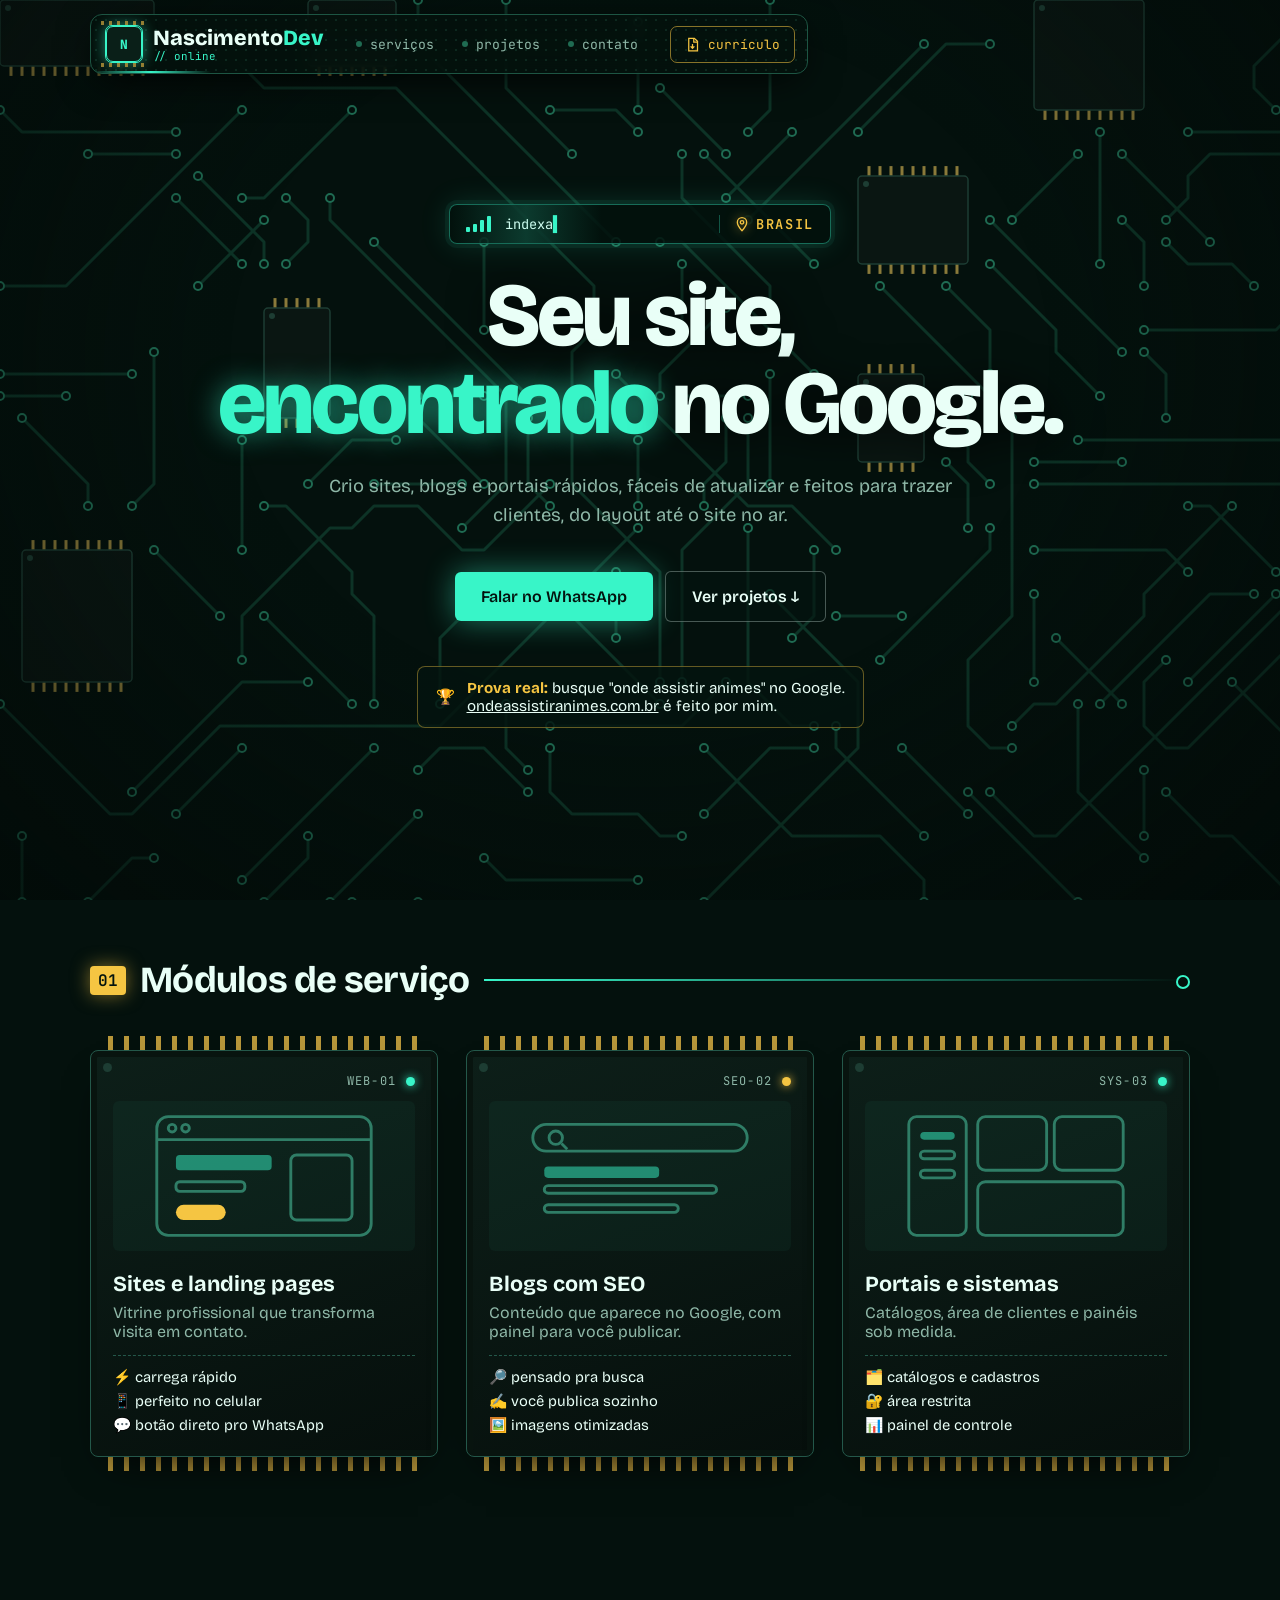
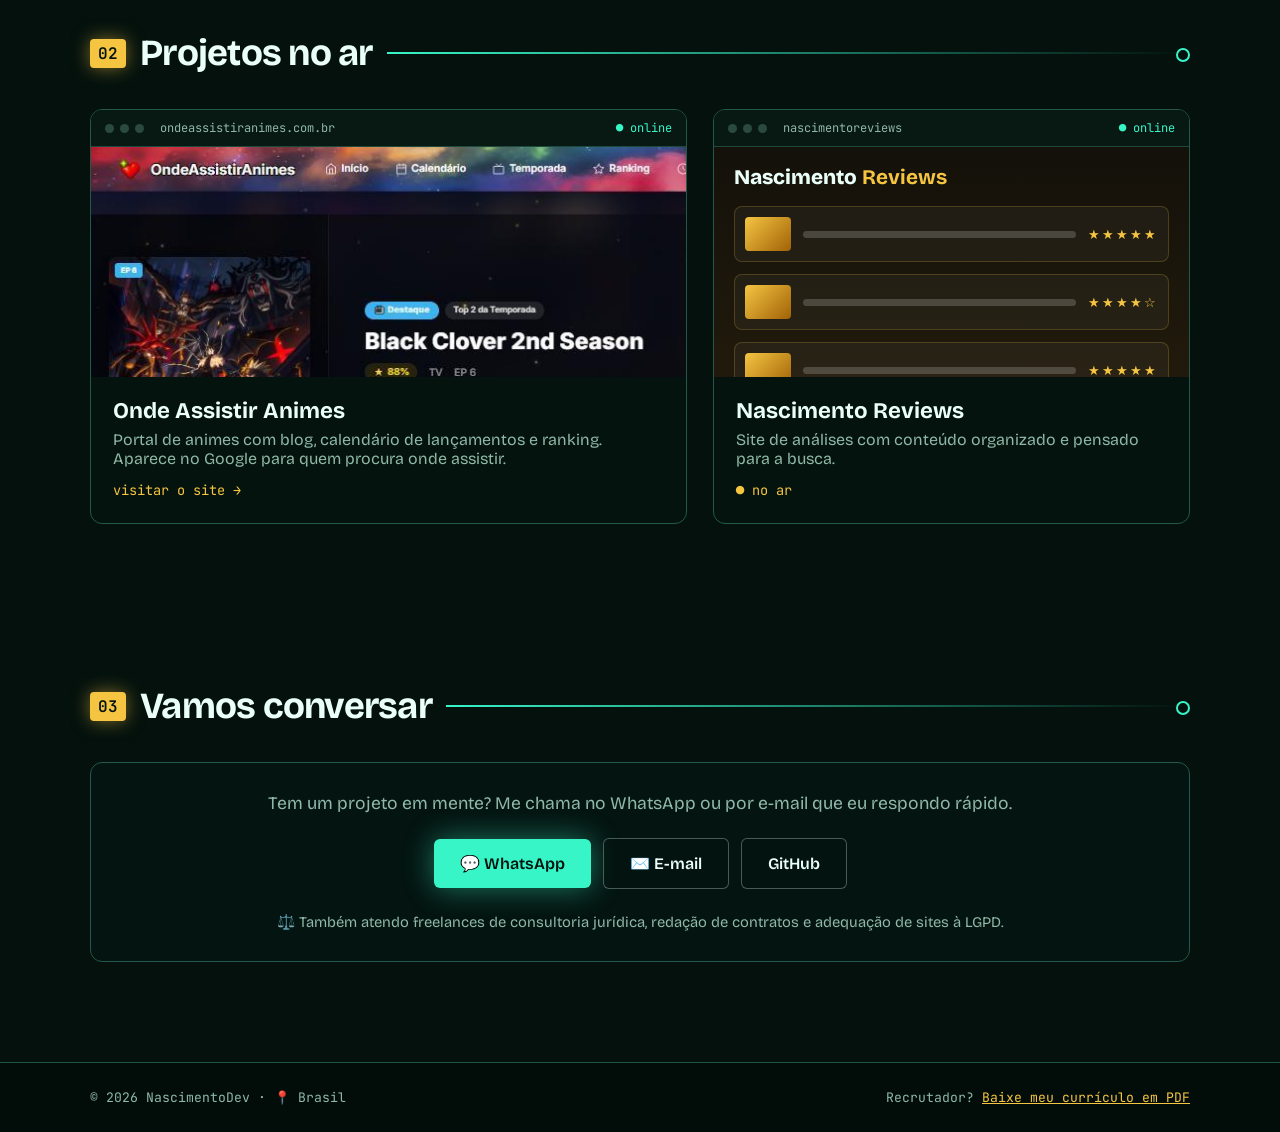
==== commit 1f4a376e: "Fundo de placa aparece mesmo com animações do Windows desligadas Co-Authored-By: Claude Opus 5.5 <no" ====
--- a/index.html
+++ b/index.html
@@ -143,7 +143,7 @@
 .ct{background:rgba(5,22,17,.9);border:1px solid #24584a;border-radius:12px;padding:30px;text-align:center}
 .ct p{color:var(--mut);font-size:1.1rem;margin-bottom:18px}.ct .lg{font-size:.92rem;margin:18px 0 0}
 div.scr:hover{transform:none}html{scroll-behavior:smooth}.hero,.s{scroll-margin-top:90px}
-@media(prefers-reduced-motion:reduce){*{animation:none!important}#pcb{display:none}}
+
 .shot img{width:100%;height:100%;object-fit:cover;object-position:top left;display:block;transition:transform 6s ease}.scr:hover .shot img{transform:scale(1.06)}
 @media(max-width:820px){.proj{grid-template-columns:1fr}}
 @media(max-width:820px){.grid{grid-template-columns:1fr}nav{display:none}}
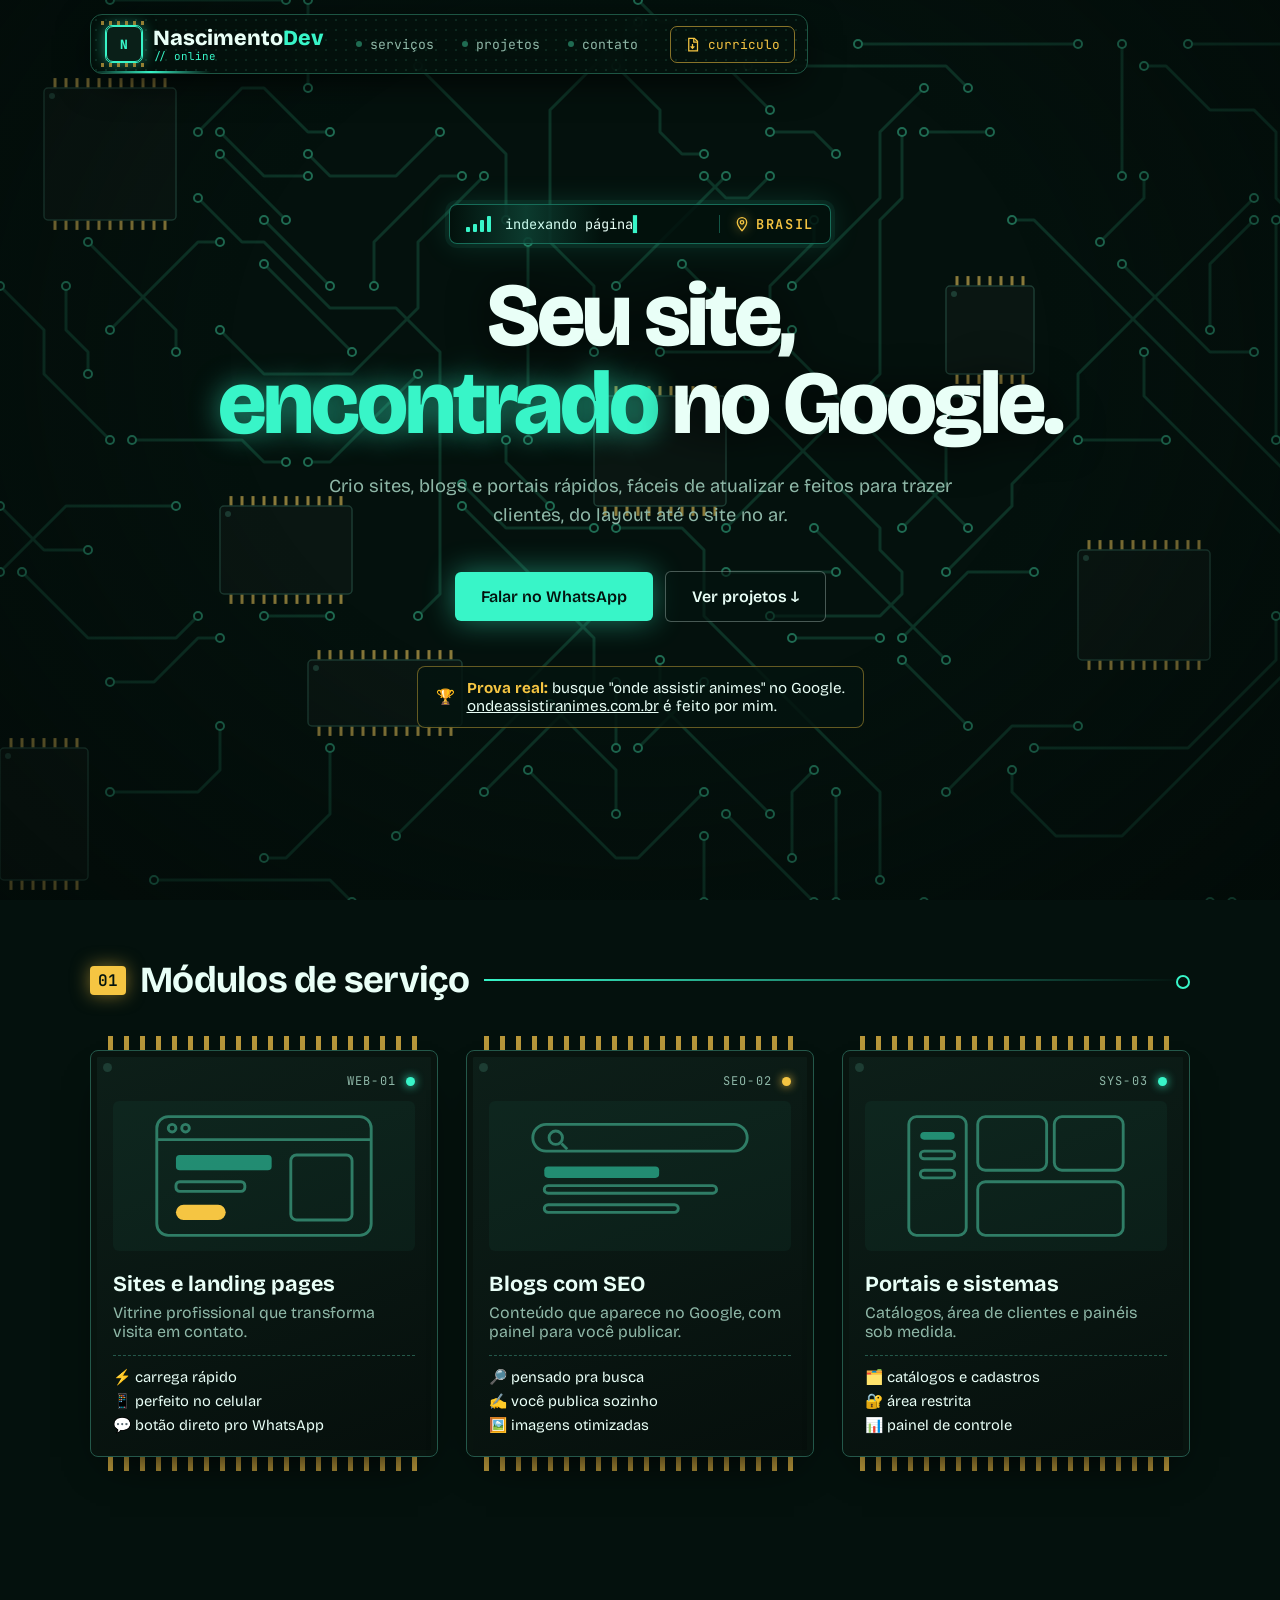
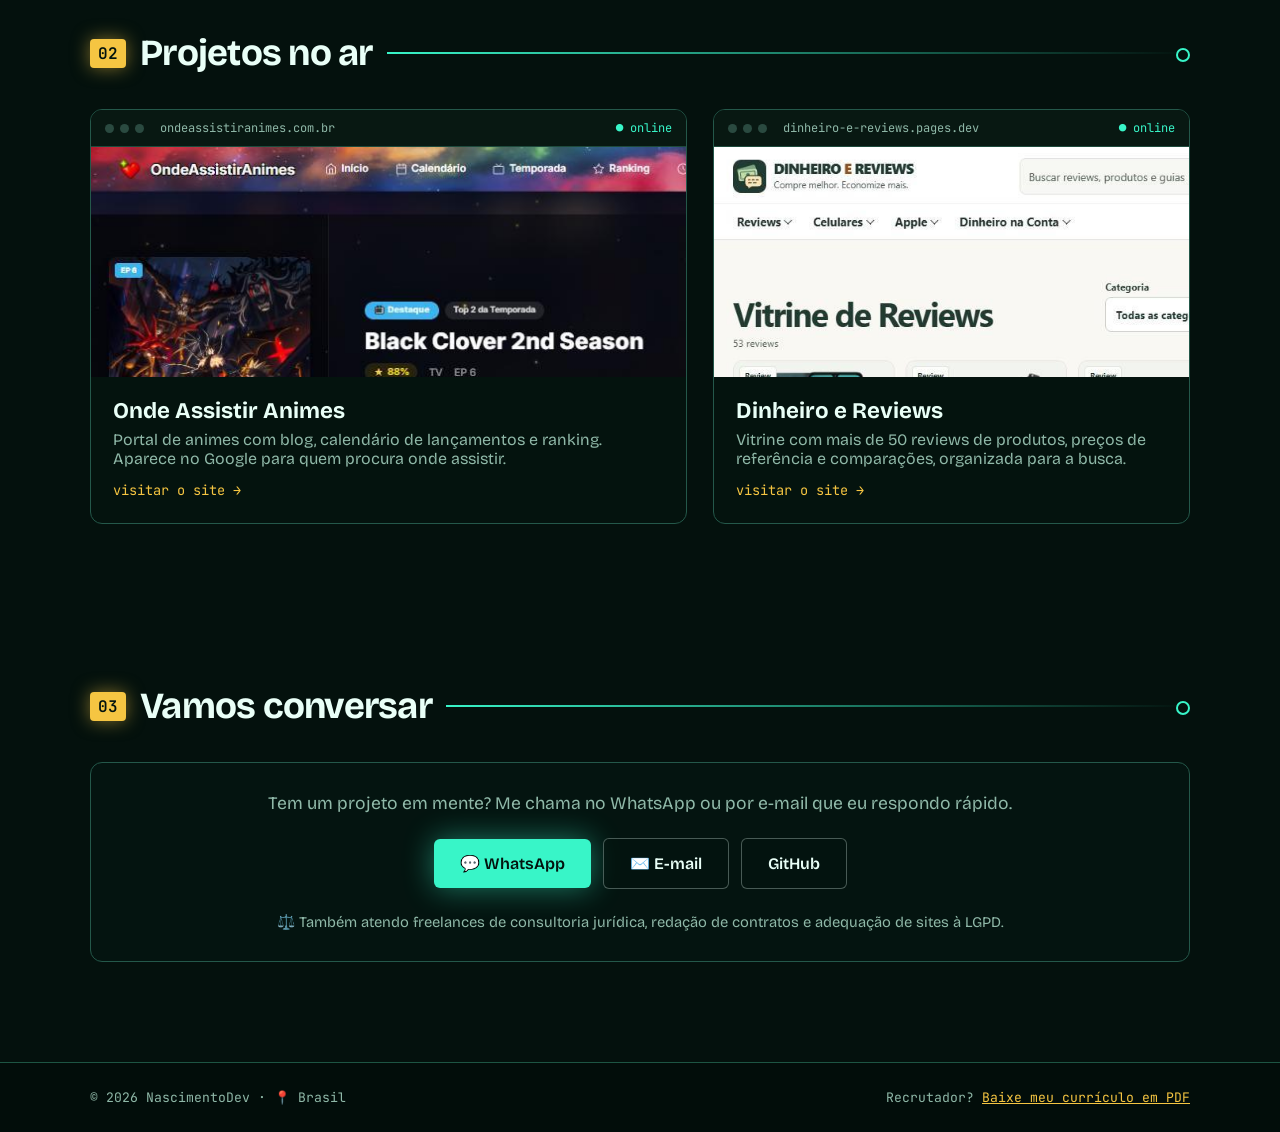
==== commit 0b2fe612: "Card do Dinheiro e Reviews com print real e link Co-Authored-By: Claude Opus 5.5 <noreply@anthropic." ====
--- a/index.html
+++ b/index.html
@@ -194,11 +194,10 @@
   <div class="bz"><i></i><i></i><i></i><span>ondeassistiranimes.com.br</span><em>● online</em></div>
   <div class="vw shot"><img src="oaa.jpg" alt="Página inicial do Onde Assistir Animes" width="600" height="440" loading="lazy"></div>
   <div class="cap"><h3>Onde Assistir Animes</h3><p>Portal de animes com blog, calendário de lançamentos e ranking. Aparece no Google para quem procura onde assistir.</p><span class="go">visitar o site →</span></div></a>
- <div class="scr">
-  <div class="bz"><i></i><i></i><i></i><span>nascimentoreviews</span><em>● online</em></div>
-  <div class="vw rv"><div class="vh">Nascimento <b>Reviews</b></div>
-   <div class="rows"><div><span class="th"></span><span class="ln"></span><span class="st">★★★★★</span></div><div><span class="th"></span><span class="ln"></span><span class="st">★★★★☆</span></div><div><span class="th"></span><span class="ln"></span><span class="st">★★★★★</span></div></div></div>
-  <div class="cap"><h3>Nascimento Reviews</h3><p>Site de análises com conteúdo organizado e pensado para a busca.</p><span class="go">● no ar</span></div></div>
+ <a class="scr" href="https://dinheiro-e-reviews.pages.dev" target="_blank" rel="noopener">
+  <div class="bz"><i></i><i></i><i></i><span>dinheiro-e-reviews.pages.dev</span><em>● online</em></div>
+  <div class="vw shot"><img src="reviews.jpg" alt="Vitrine de reviews do site Dinheiro e Reviews" width="600" height="440" loading="lazy"></div>
+  <div class="cap"><h3>Dinheiro e Reviews</h3><p>Vitrine com mais de 50 reviews de produtos, preços de referência e comparações, organizada para a busca.</p><span class="go">visitar o site →</span></div></a>
 </div></div></section>
 <section class="s" id="contato"><div class="wrap">
 <div class="sh"><span class="sn">03</span><h2>Vamos conversar</h2><span class="sl"></span></div>
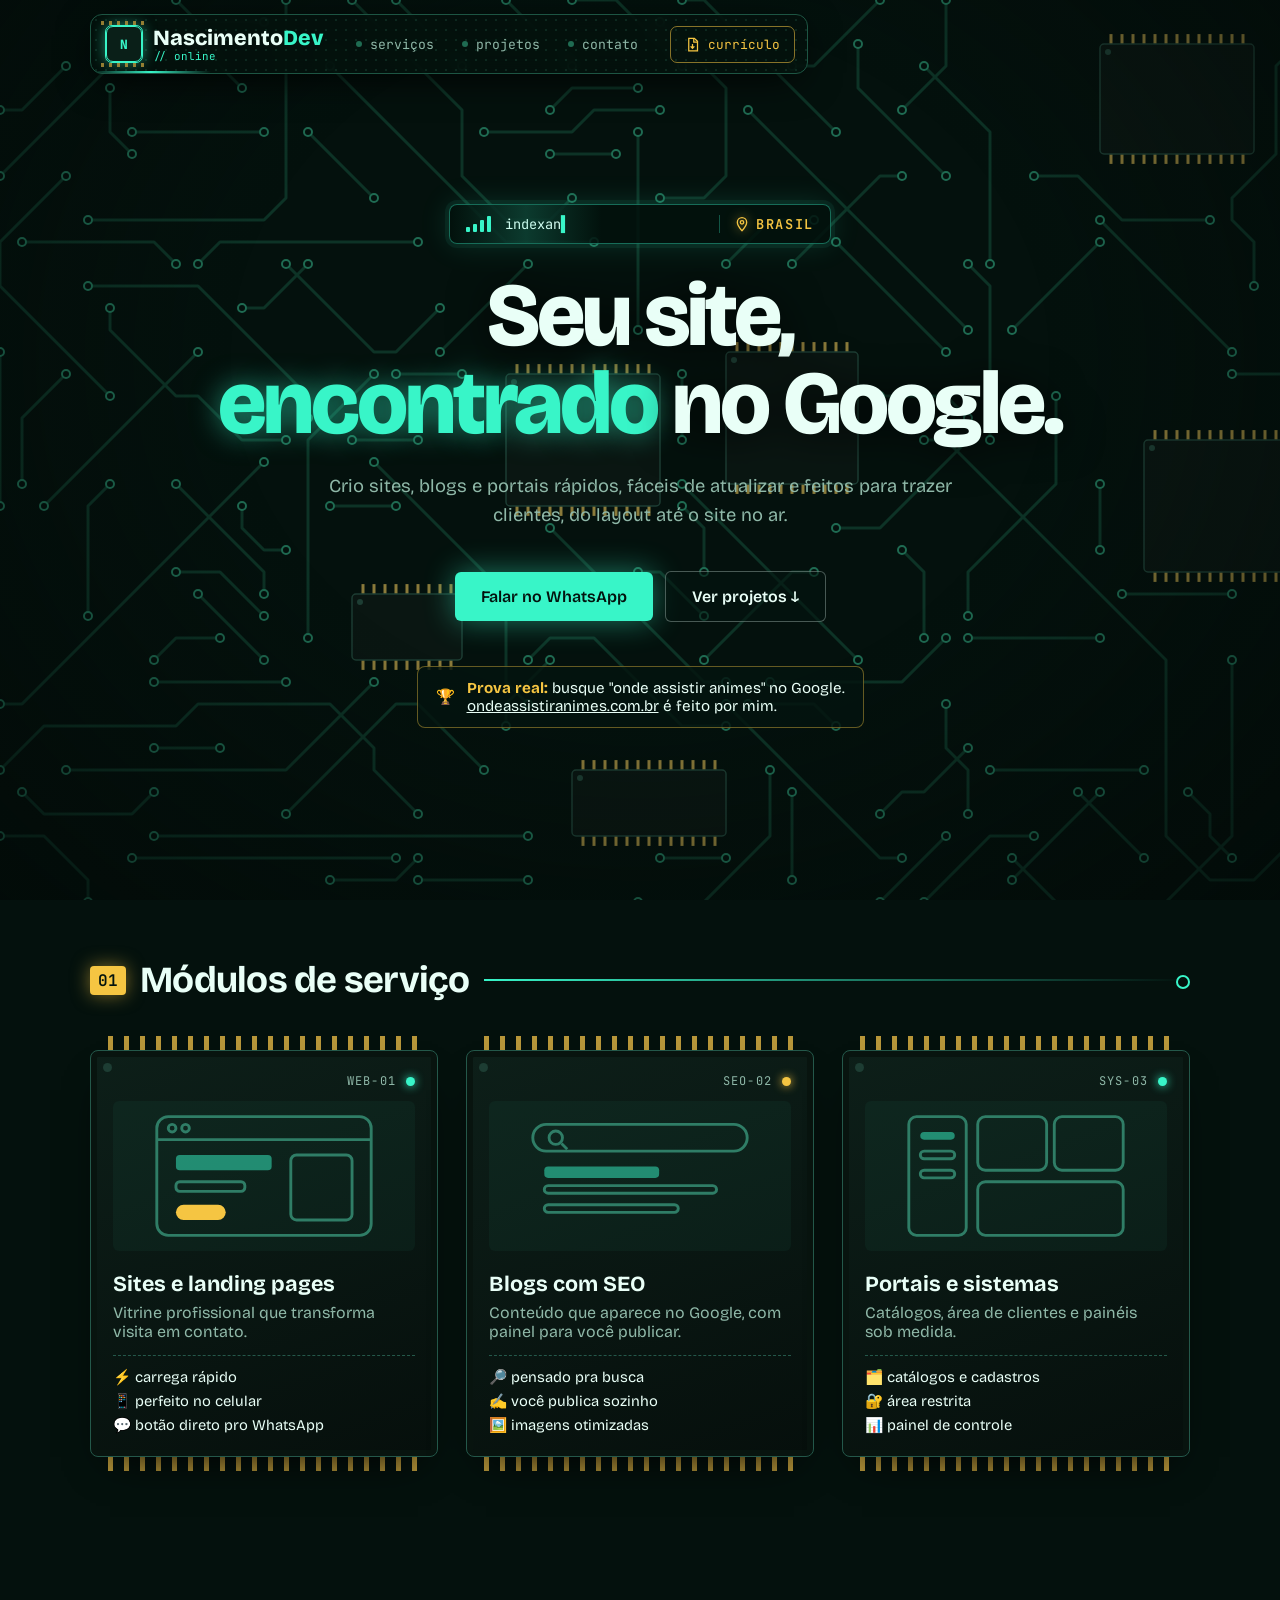
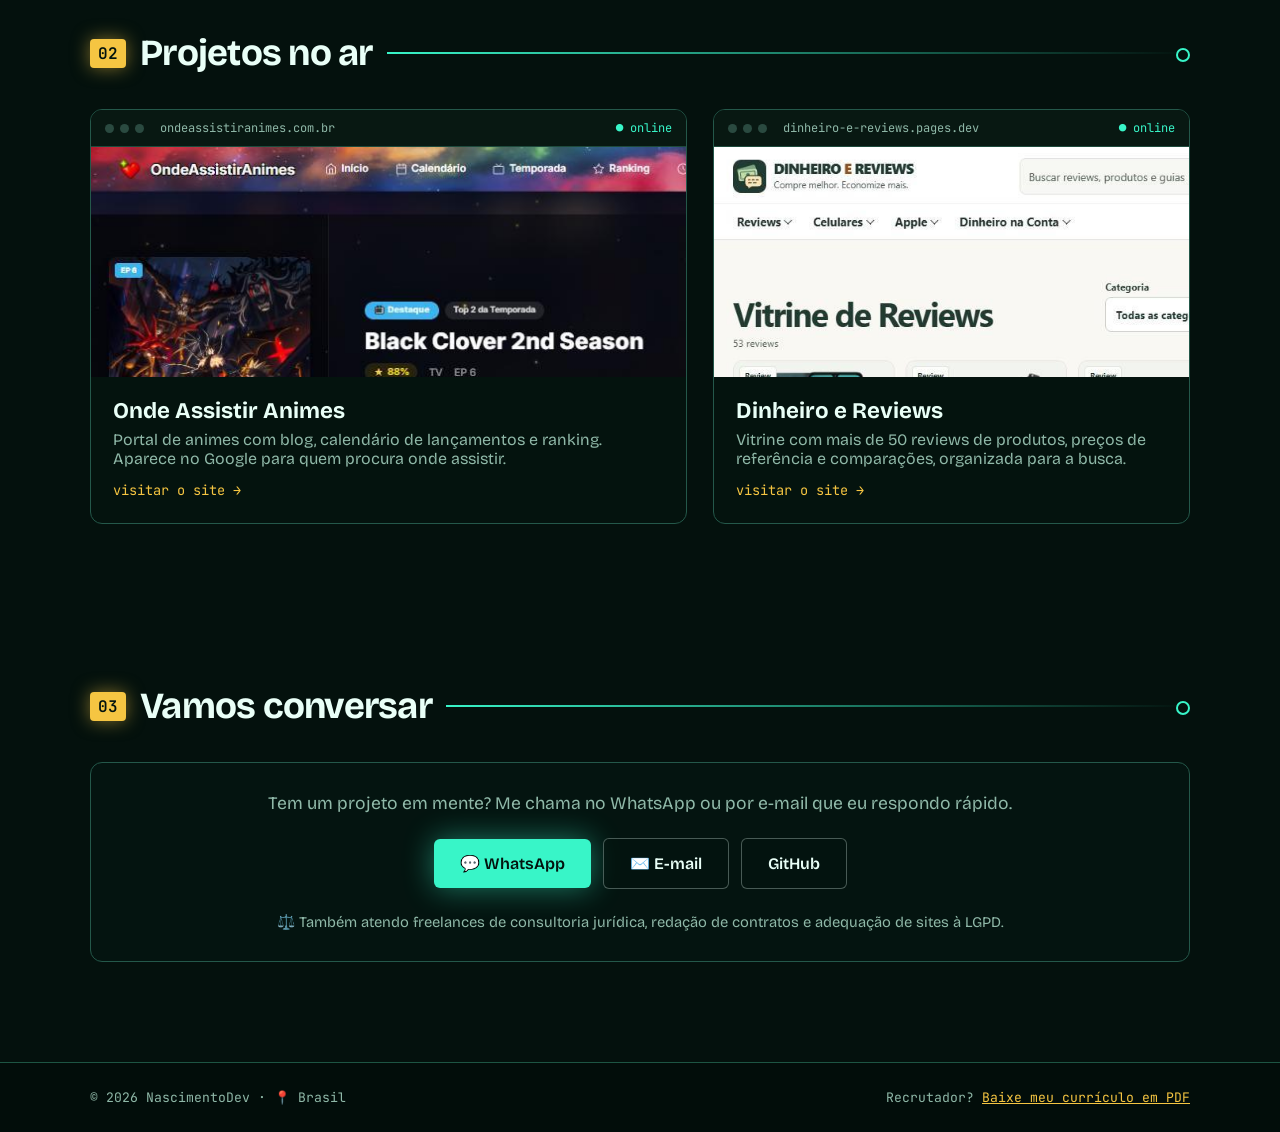
==== commit 3ac0911b: "Currículo com nome Adrian Nascimento e OAA descrito pelo que faz; caixa de status fixa no celular Co" ====
--- a/index.html
+++ b/index.html
@@ -139,7 +139,7 @@
 .ln{flex:1;height:7px;border-radius:4px;background:rgba(255,255,255,.18)}.st{color:var(--gold);font-size:.8rem;letter-spacing:2px}
 .cap{padding:20px 22px 24px}.cap h3{font-size:1.4rem;margin-bottom:6px}.cap p{color:var(--mut);margin-bottom:12px}
 .go{font-family:'JetBrains Mono';font-size:.85rem;color:var(--gold)}
-@media(max-width:820px){.ics,.pj{grid-template-columns:1fr}.boot{flex-wrap:wrap;justify-content:center}.bootl{min-width:0}}
+@media(max-width:820px){.ics,.pj{grid-template-columns:1fr}.boot{flex-wrap:wrap;justify-content:center}.bootl{min-width:22ch}}
 .ct{background:rgba(5,22,17,.9);border:1px solid #24584a;border-radius:12px;padding:30px;text-align:center}
 .ct p{color:var(--mut);font-size:1.1rem;margin-bottom:18px}.ct .lg{font-size:.92rem;margin:18px 0 0}
 div.scr:hover{transform:none}html{scroll-behavior:smooth}.hero,.s{scroll-margin-top:90px}
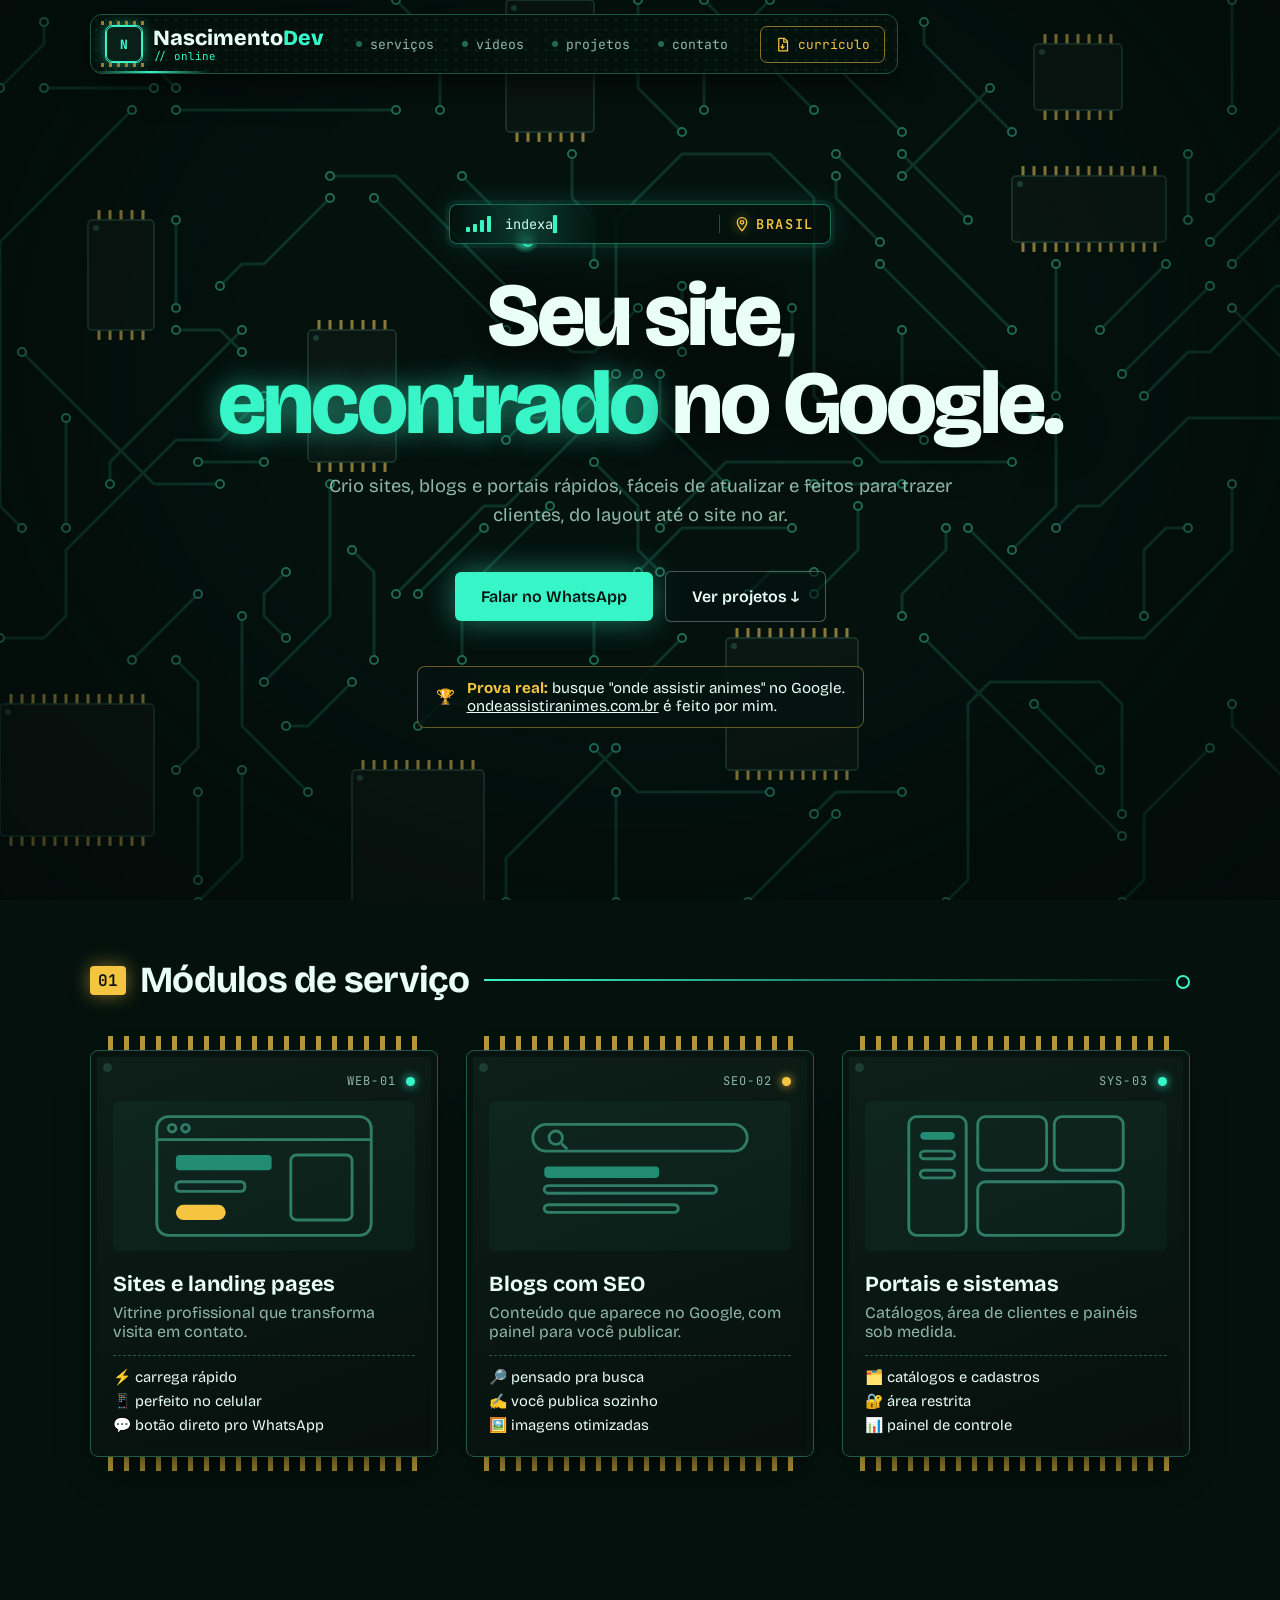
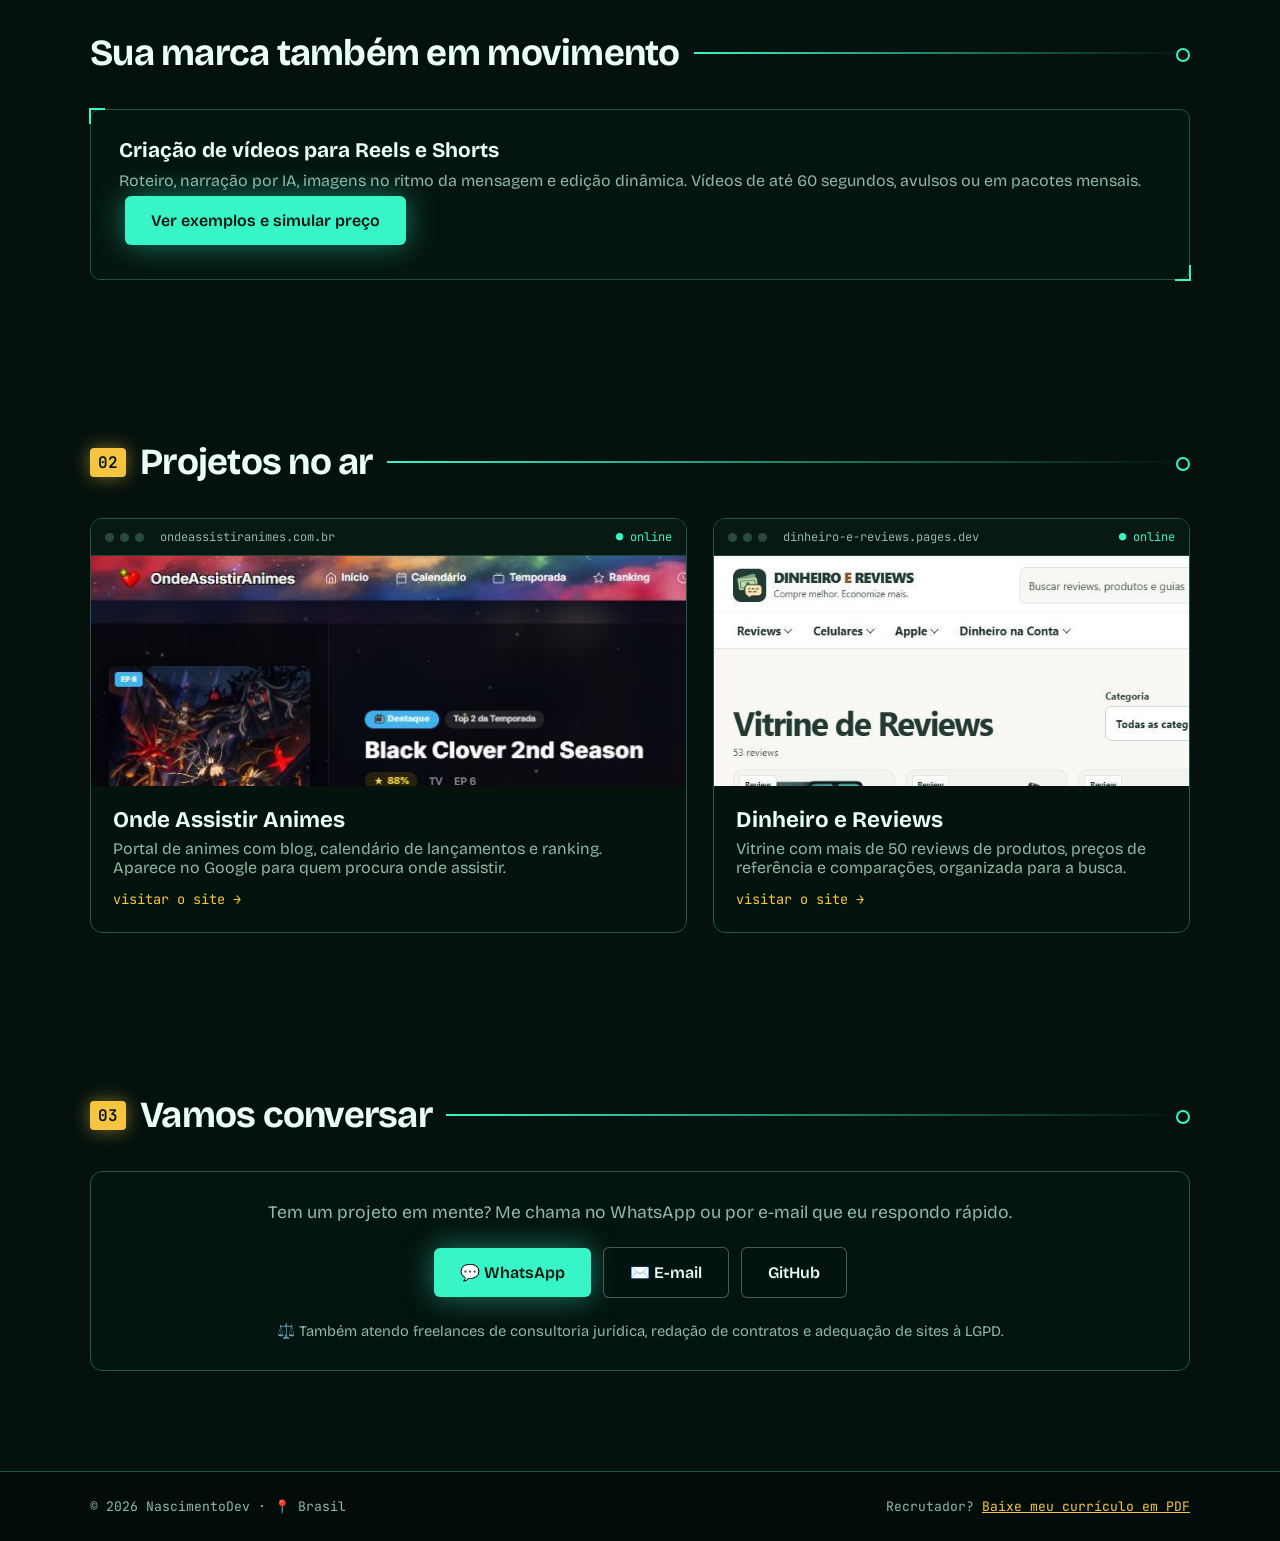
==== commit f518eeb1: "Add video services page with pricing calculator and SEO" ====
--- a/index.html
+++ b/index.html
@@ -153,7 +153,7 @@
 <header class="hd"><div class="wrap"><div class="bar">
  <span class="run"></span>
  <a class="logo" href="#topo" aria-label="NascimentoDev, início"><div class="chipl"><span>N</span></div><div><div>Nascimento<span>Dev</span></div><small id="hst">// online</small></div></a>
- <nav class="nv"><a href="#servicos"><i></i>serviços</a><a href="#projetos"><i></i>projetos</a><a href="#contato"><i></i>contato</a></nav>
+ <nav class="nv"><a href="#servicos"><i></i>serviços</a><a href="/videos/"><i></i>vídeos</a><a href="#projetos"><i></i>projetos</a><a href="#contato"><i></i>contato</a></nav>
  <a class="cvb" href="curriculo-adrian-breno.pdf" download><svg viewBox="0 0 24 24"><path d="M6 2h9l5 5v15H6z"/><path d="M14 2v6h6M12 11v7M9 15l3 3 3-3"/></svg>currículo</a>
 </div></div></header>
 <section class="hero" id="topo"><div class="wrap">
@@ -187,6 +187,7 @@
   <h3>Portais e sistemas</h3><p>Catálogos, área de clientes e painéis sob medida.</p>
   <ul><li>🗂️ catálogos e cadastros</li><li>🔐 área restrita</li><li>📊 painel de controle</li></ul></div></div>
 </div></div></section>
+<section class="s" id="videos"><div class="wrap"><div class="sh"><h2>Sua marca também em movimento</h2><span class="sl"></span></div><div class="card"><h3>Criação de vídeos para Reels e Shorts</h3><p>Roteiro, narração por IA, imagens no ritmo da mensagem e edição dinâmica. Vídeos de até 60 segundos, avulsos ou em pacotes mensais.</p><a class="btn b1" href="/videos/">Ver exemplos e simular preço</a></div></div></section>
 <section class="s" id="projetos"><div class="wrap">
 <div class="sh"><span class="sn">02</span><h2>Projetos no ar</h2><span class="sl"></span></div>
 <div class="pj">
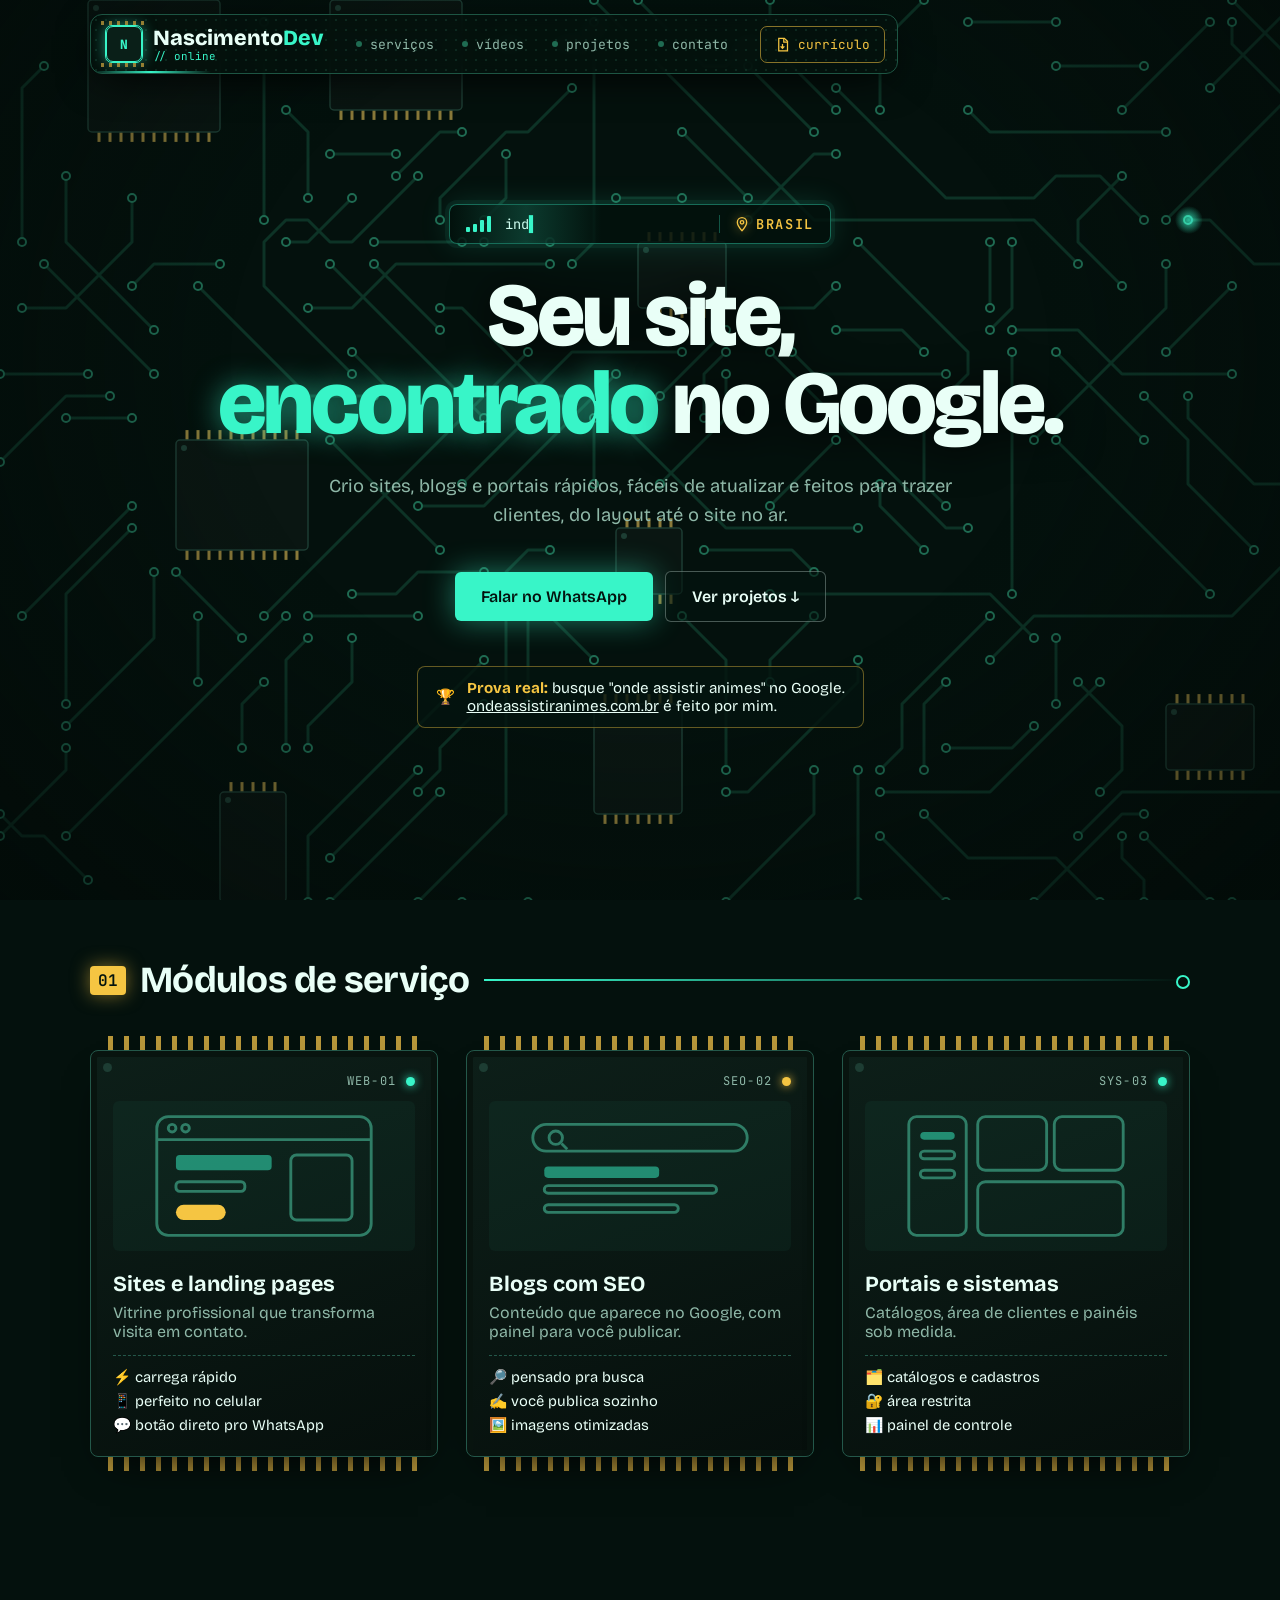
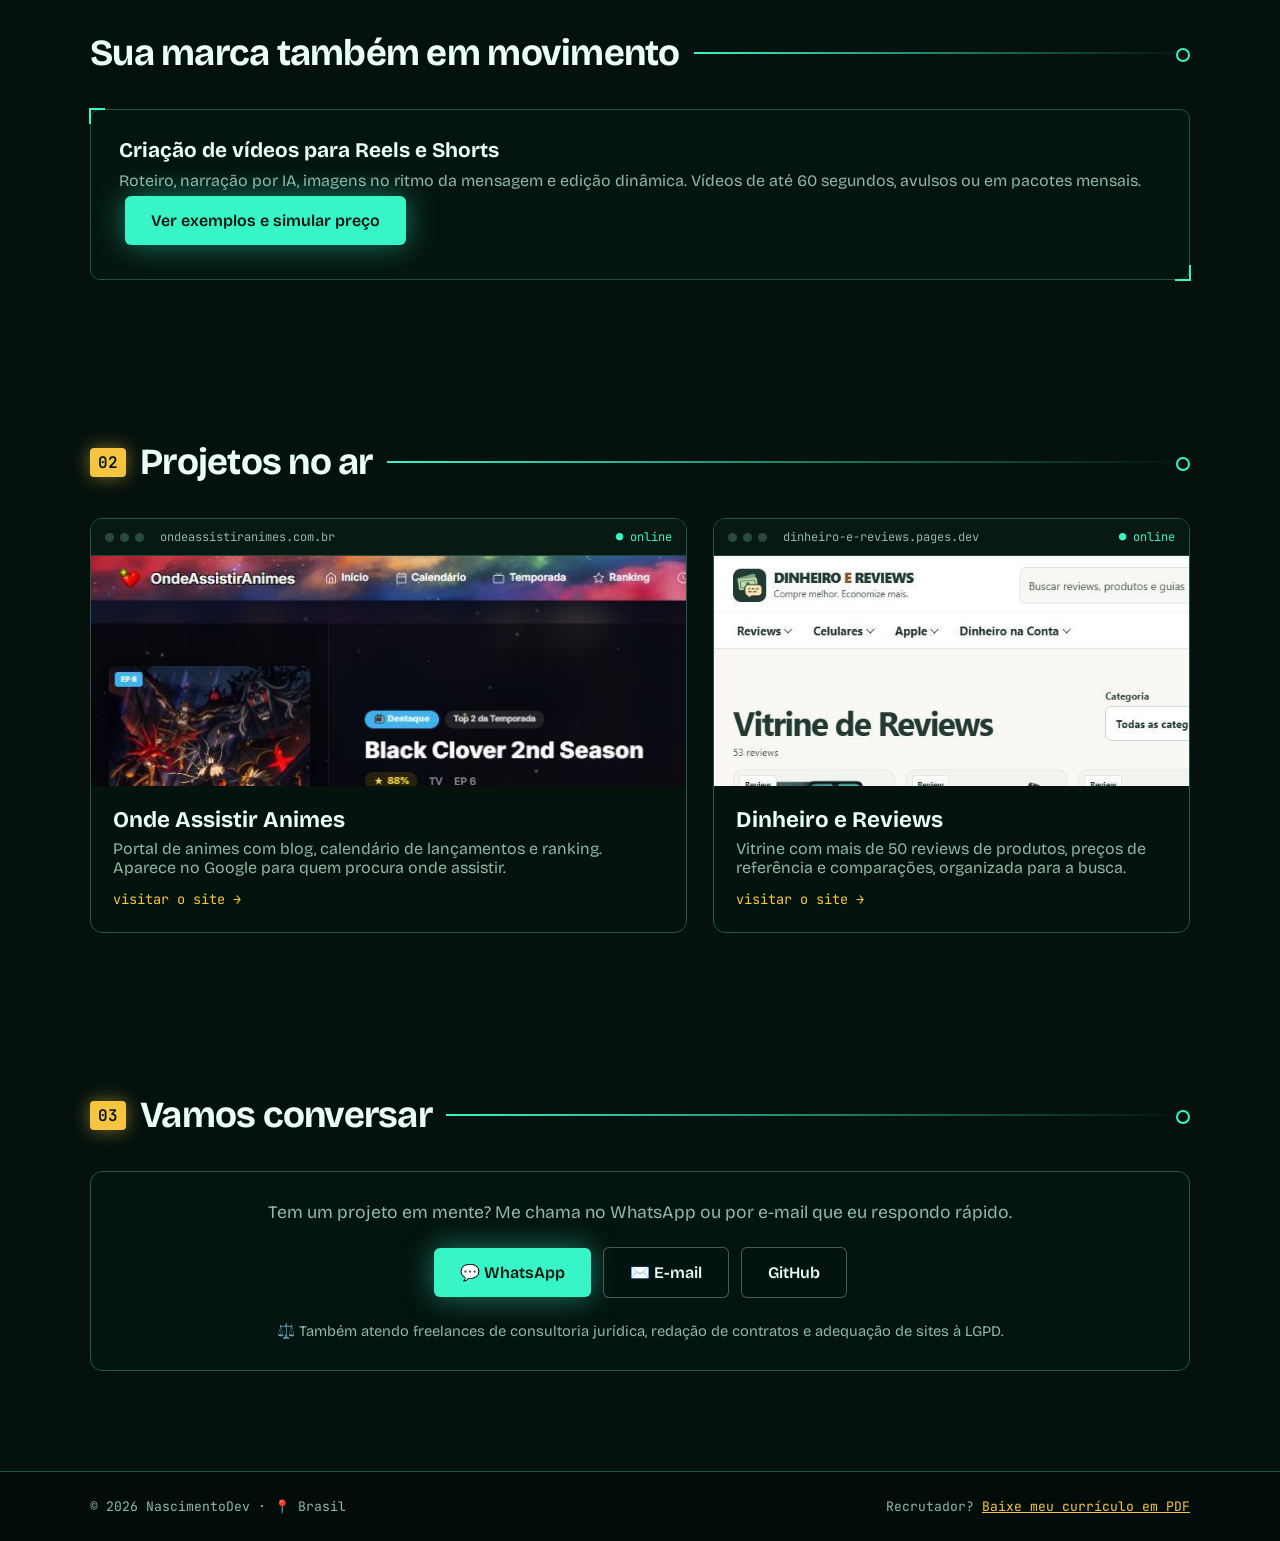
==== commit 308f213e: "Add Search Console ownership verification" ====
--- a/index.html
+++ b/index.html
@@ -1,5 +1,6 @@
 <!DOCTYPE html><html lang="pt-BR"><head><meta charset="UTF-8"><meta name="viewport" content="width=device-width,initial-scale=1">
 <title>NascimentoDev — Sites que aparecem no Google</title>
+<meta name="google-site-verification" content="4VZsPWxD0eA5U8QJeOHi5mhwI0x4X-oMEjBhlvfv-gY">
 <meta name="description" content="Sites, blogs e portais rápidos, fáceis de atualizar e feitos para trazer clientes. Atendimento em todo o Brasil.">
 <link rel="canonical" href="https://adriannascimentodev.github.io/">
 <meta name="theme-color" content="#04110d">
